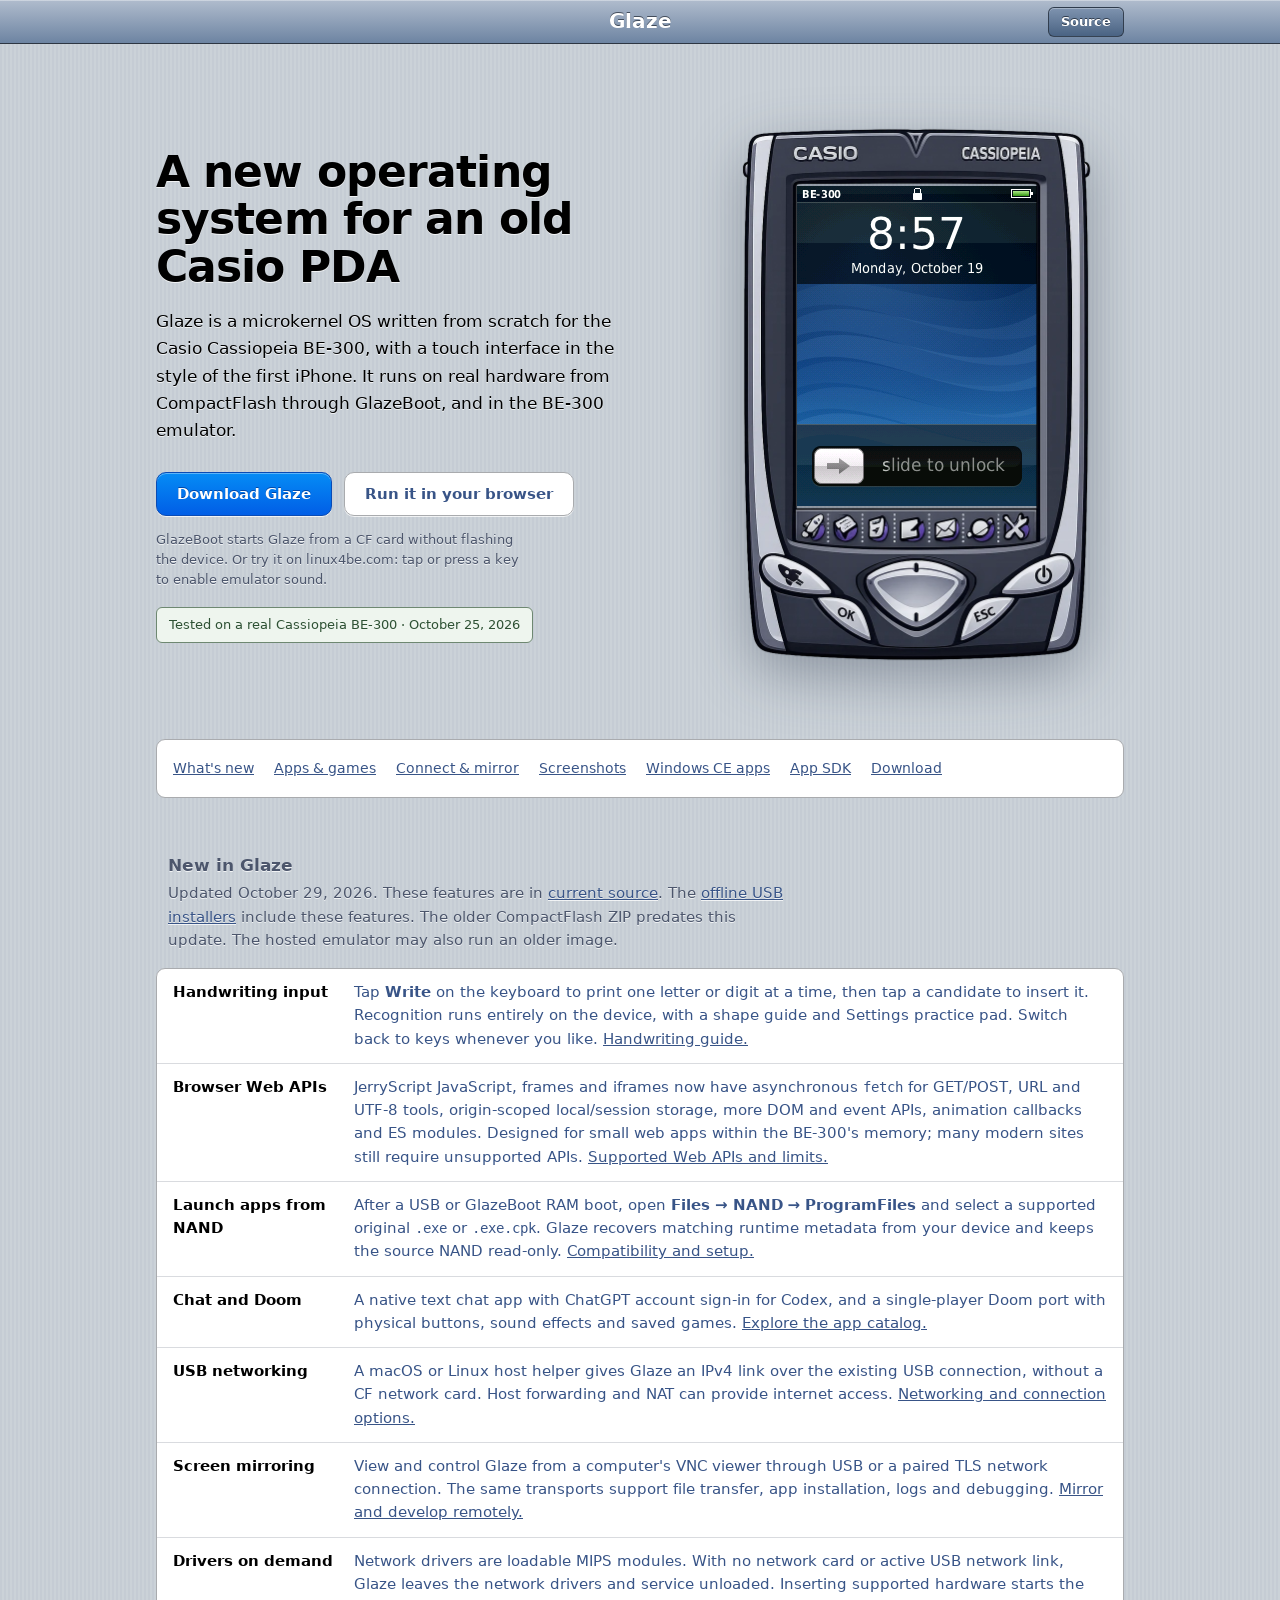
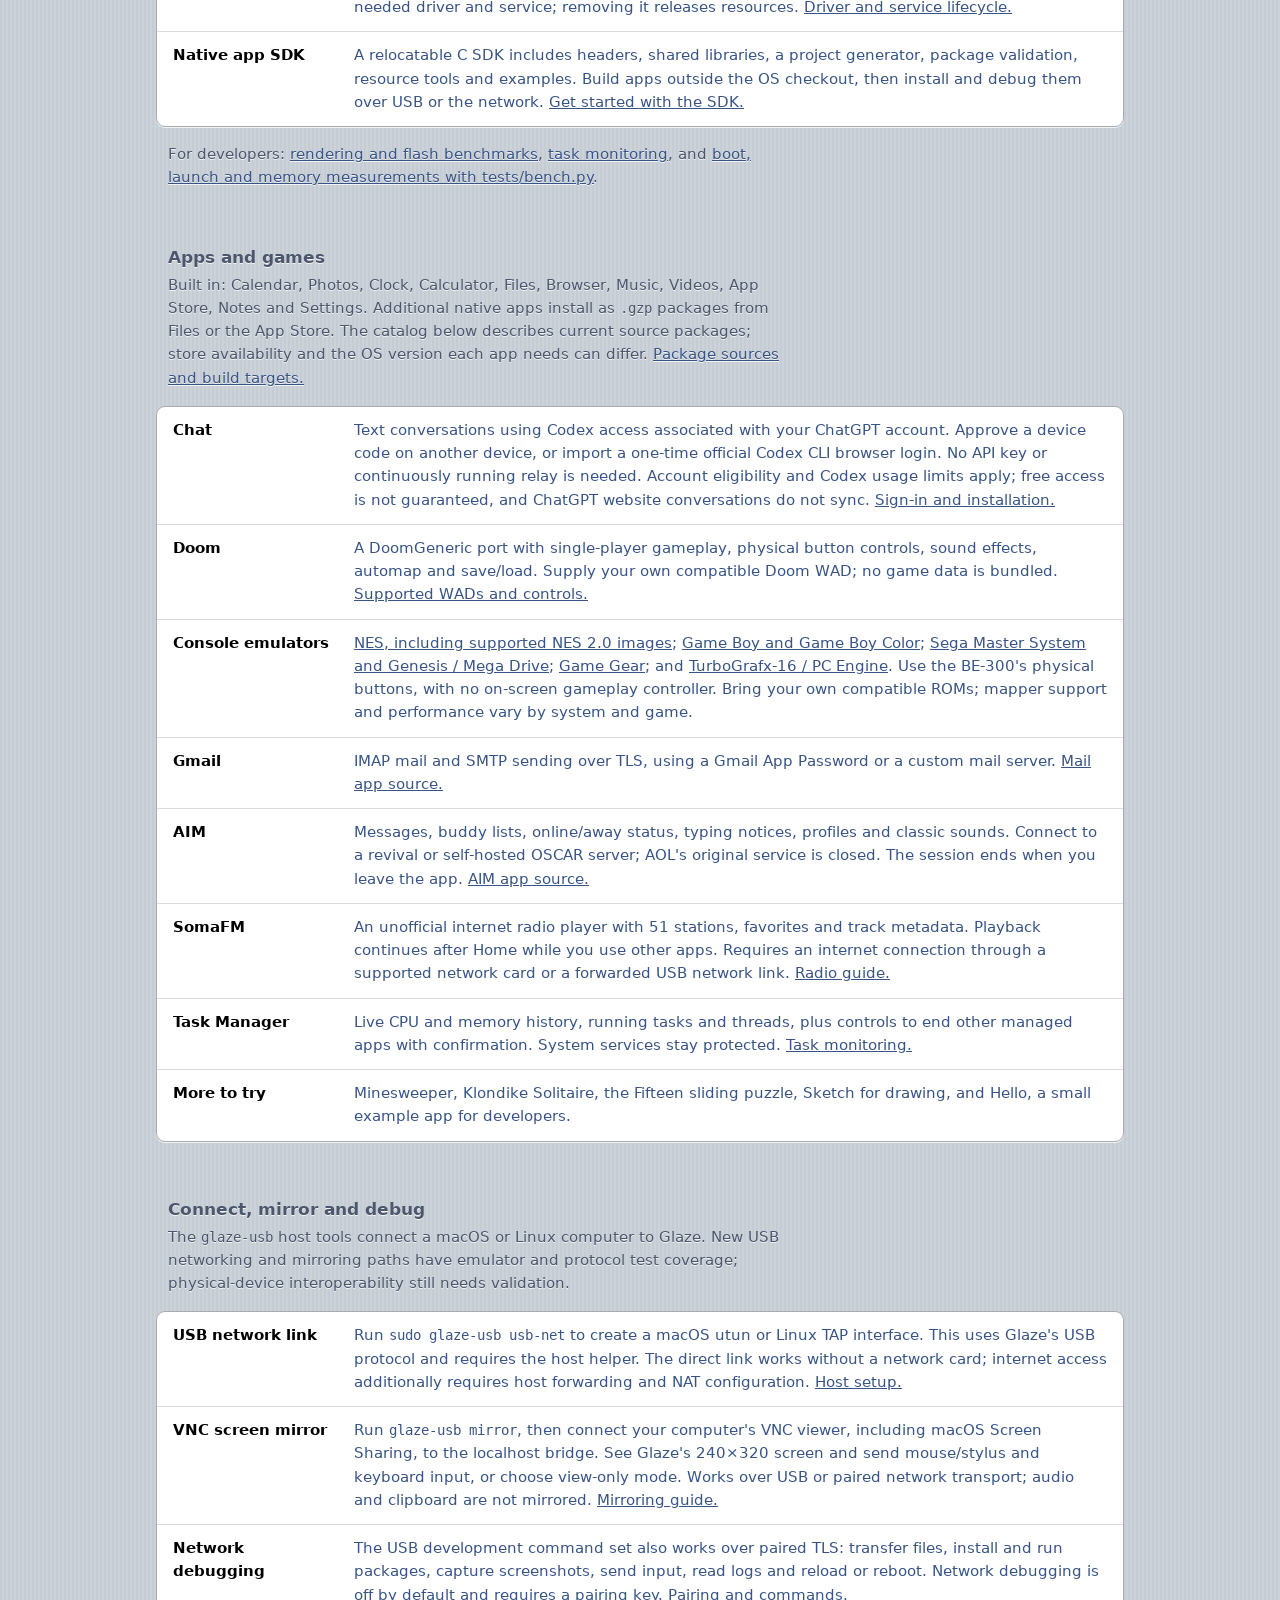
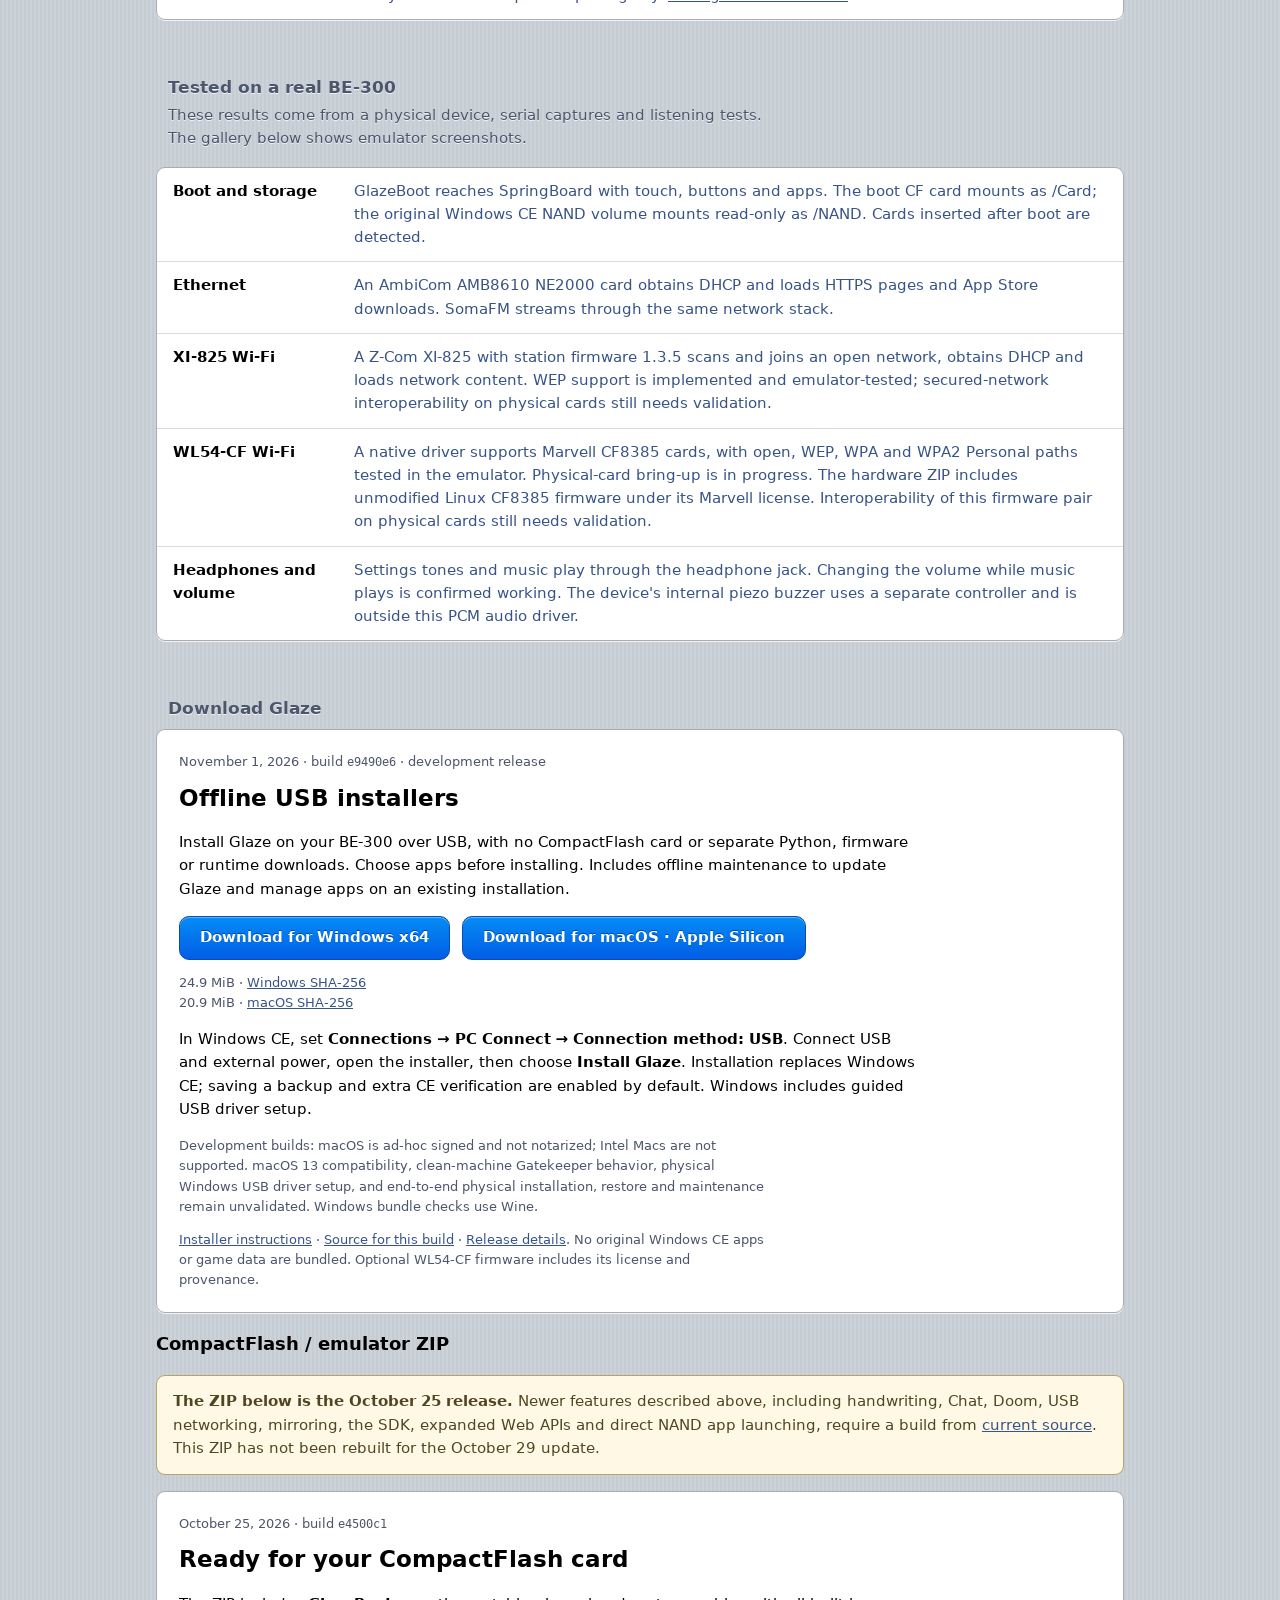
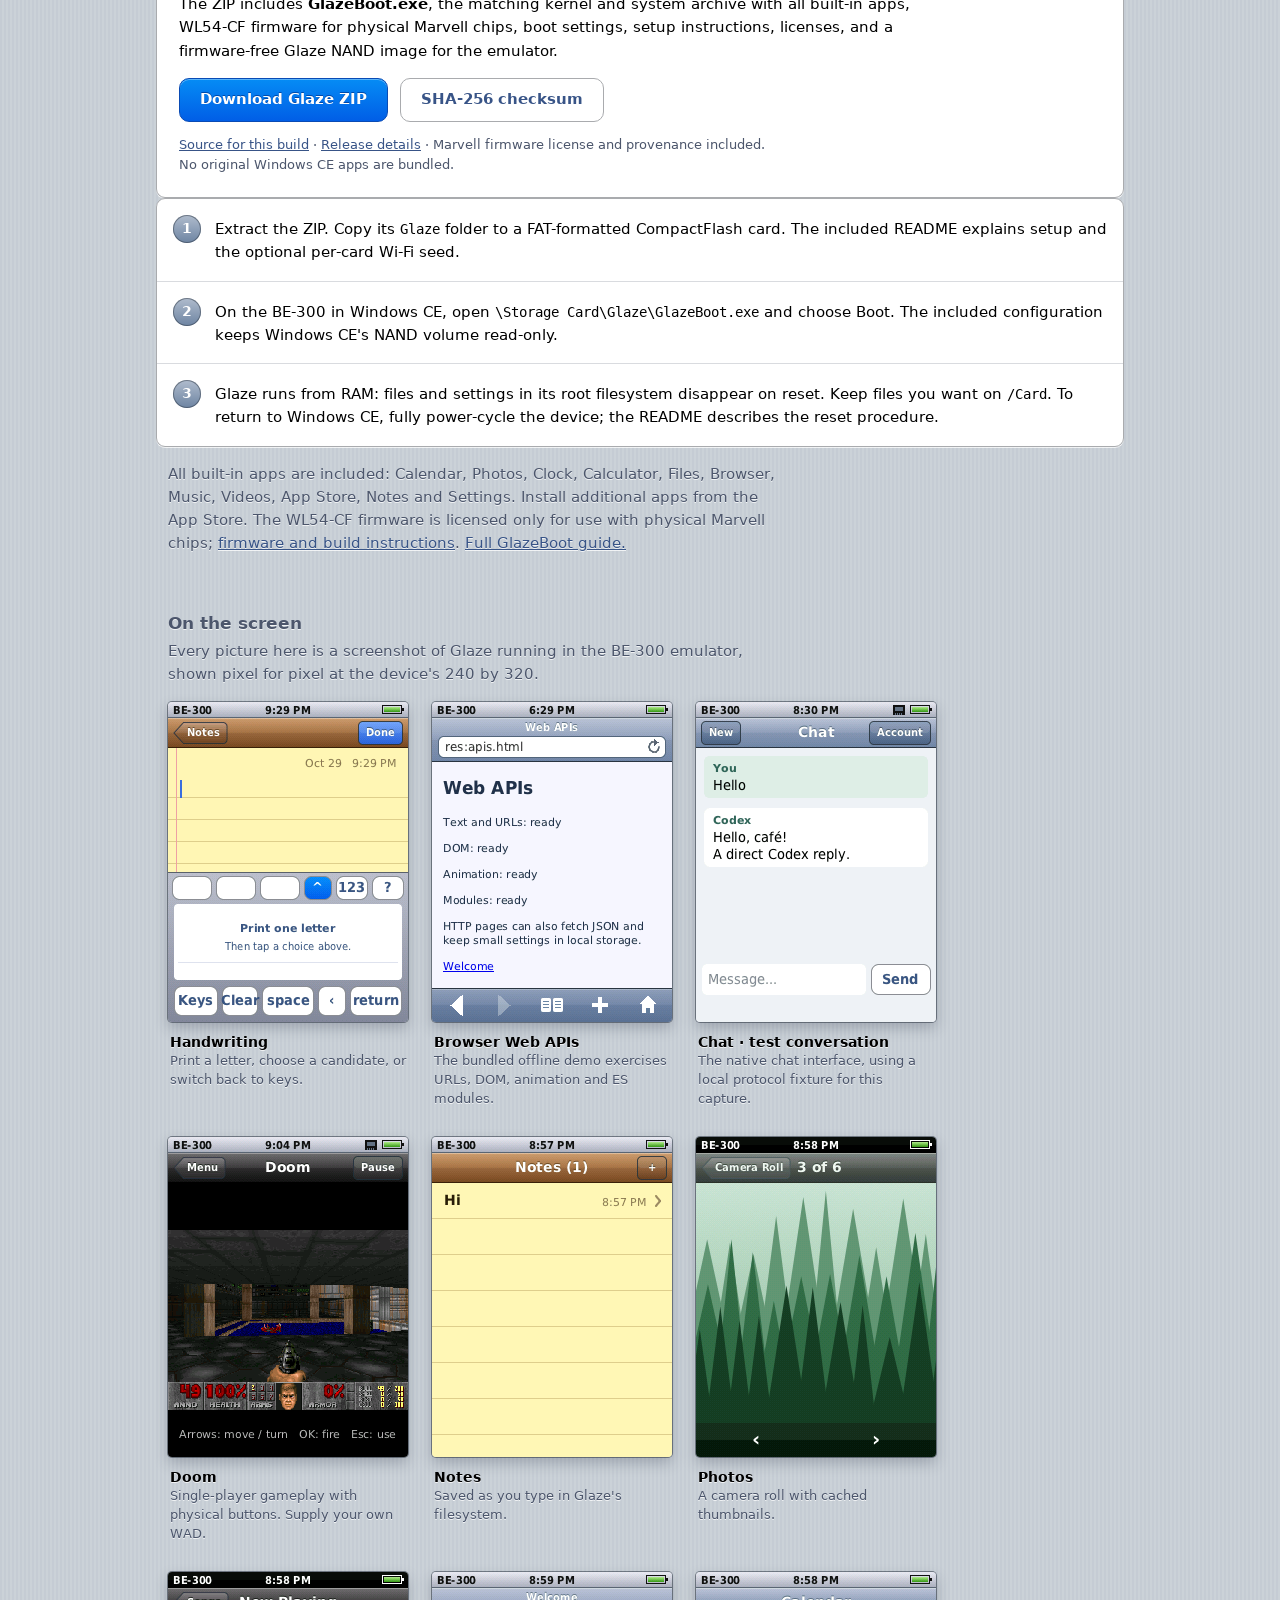
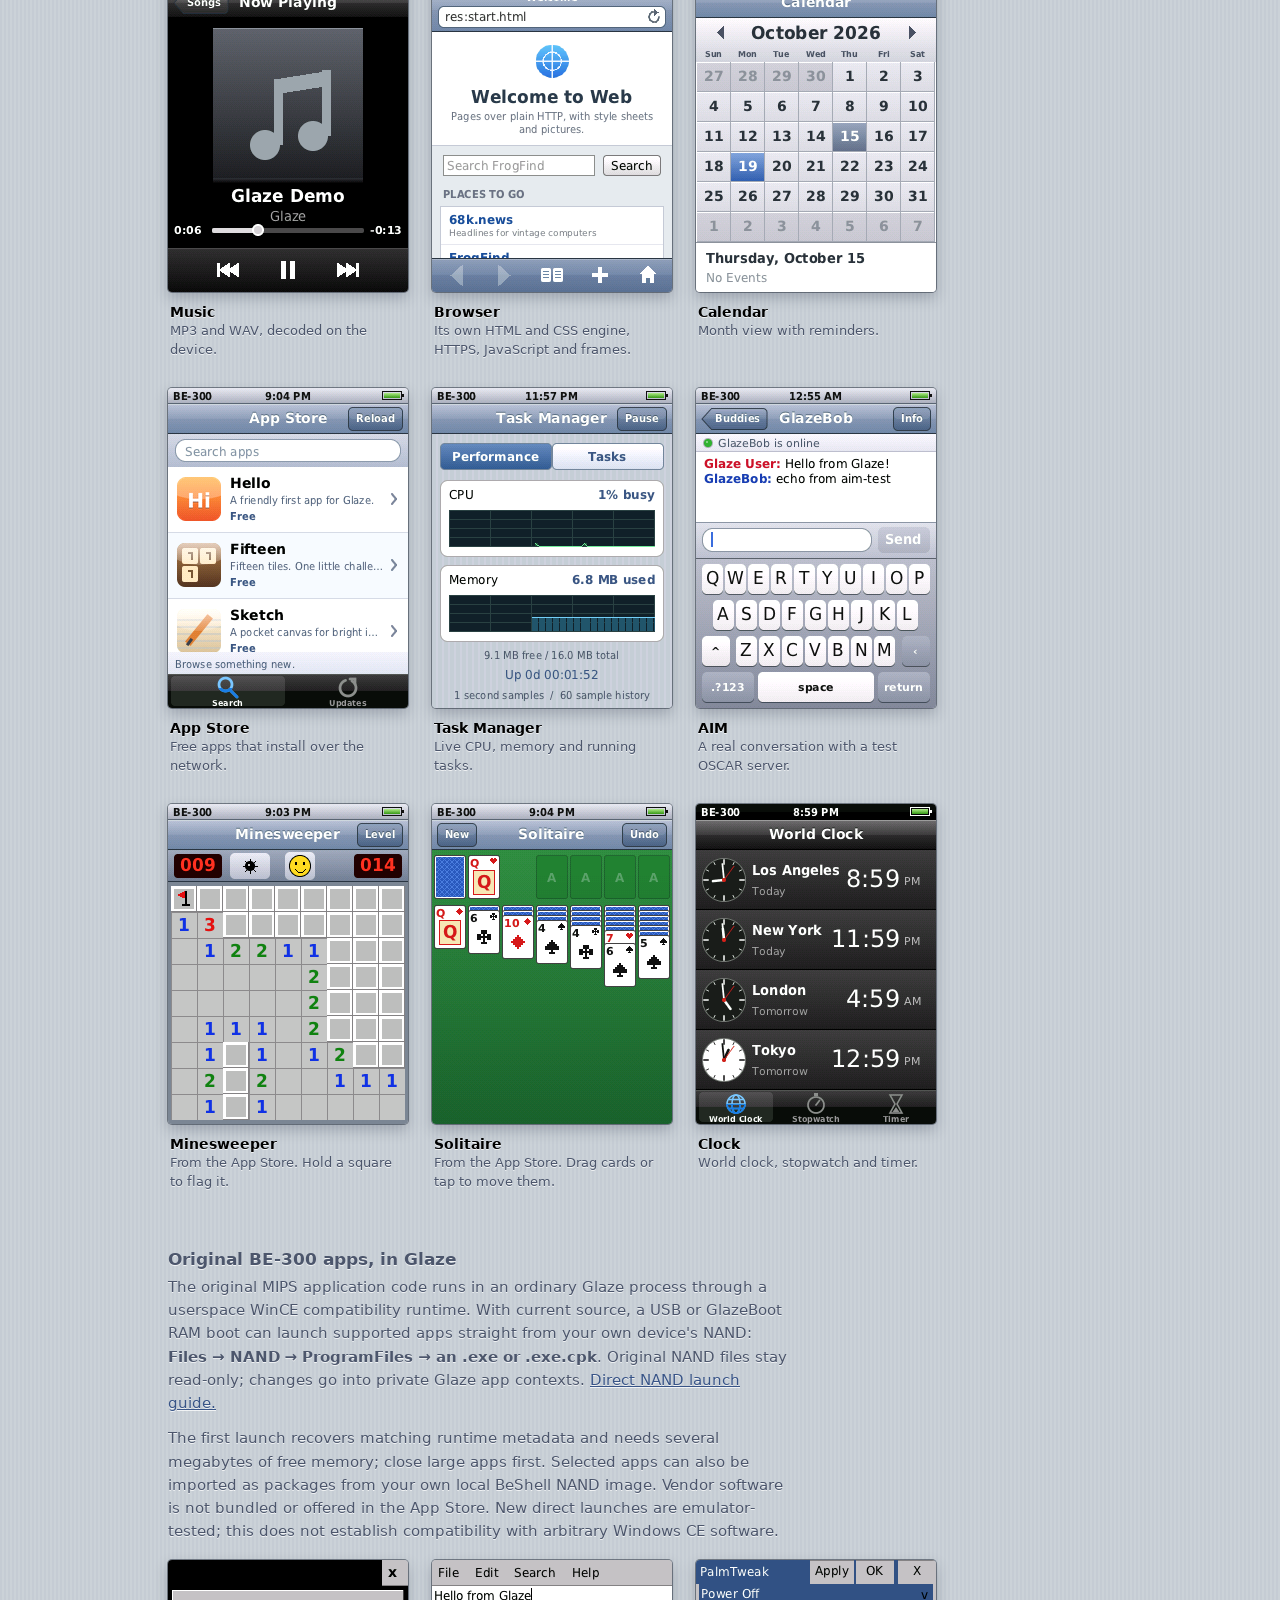
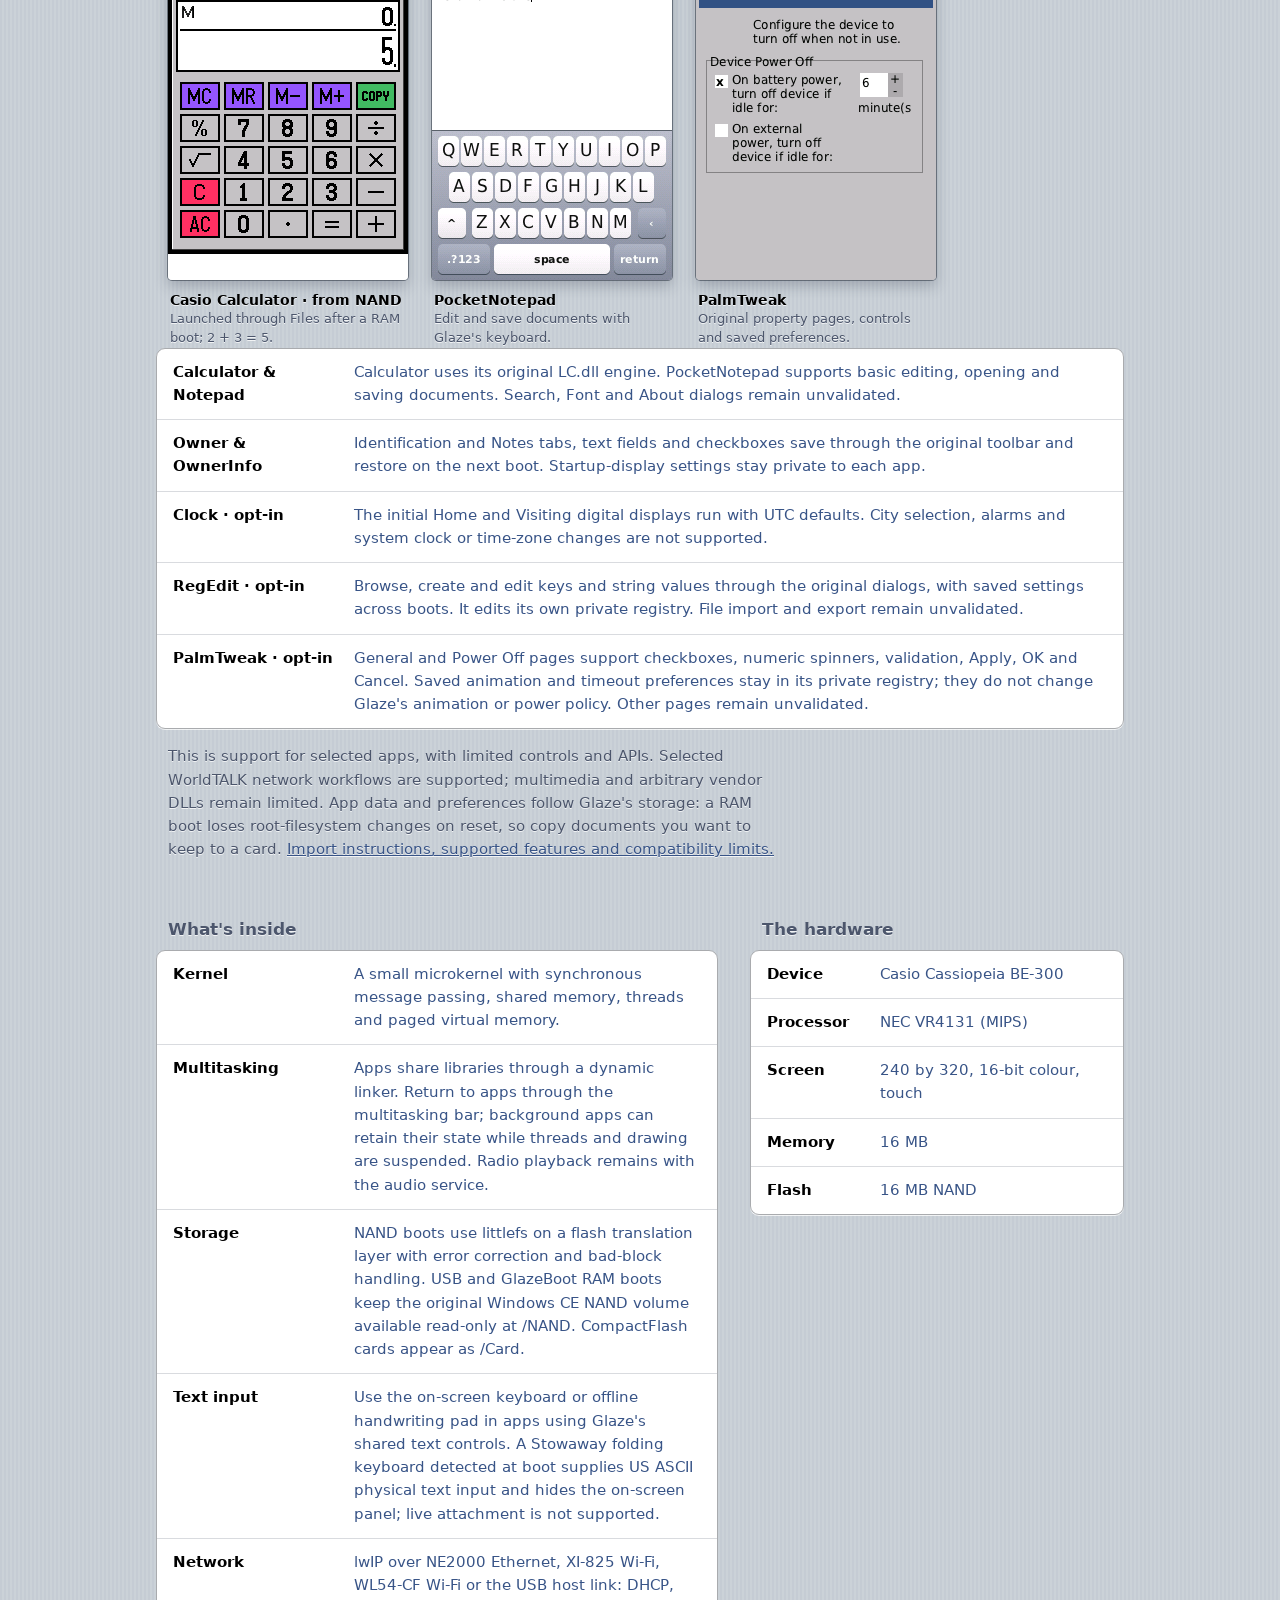
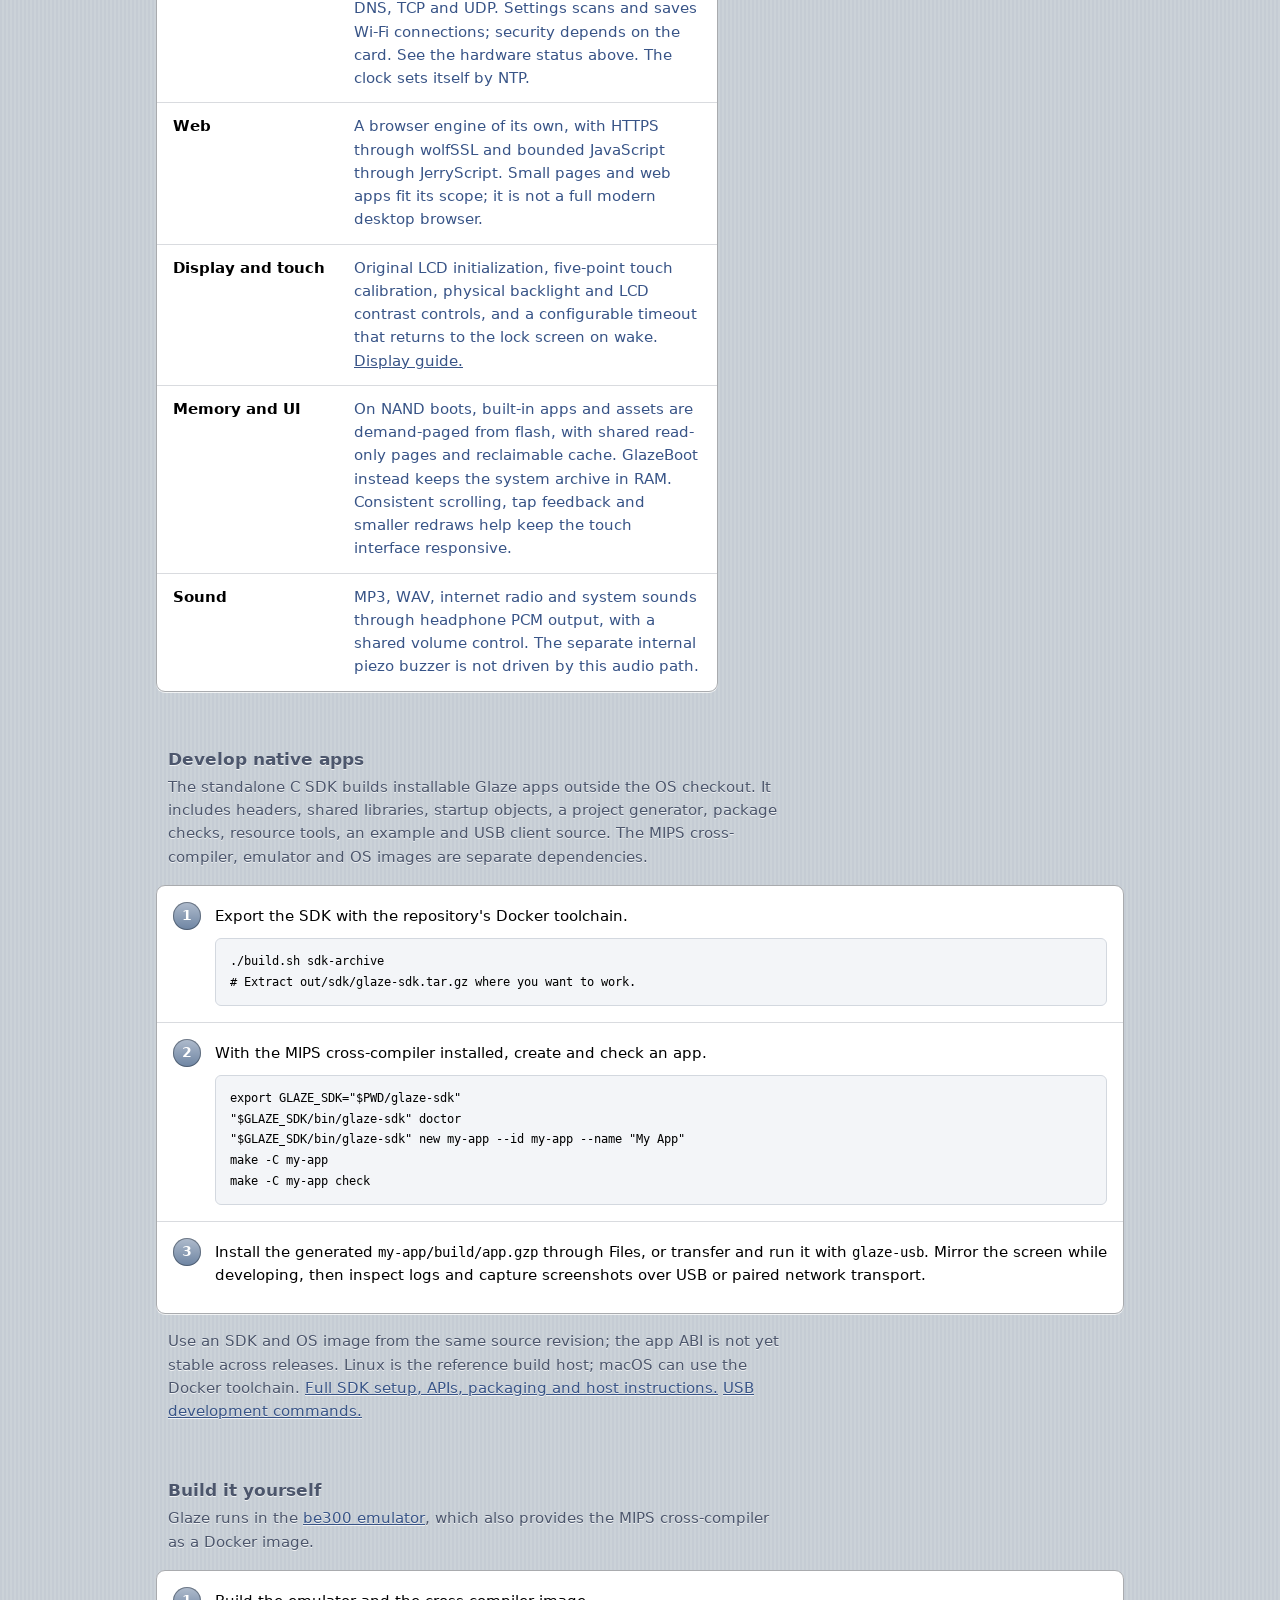
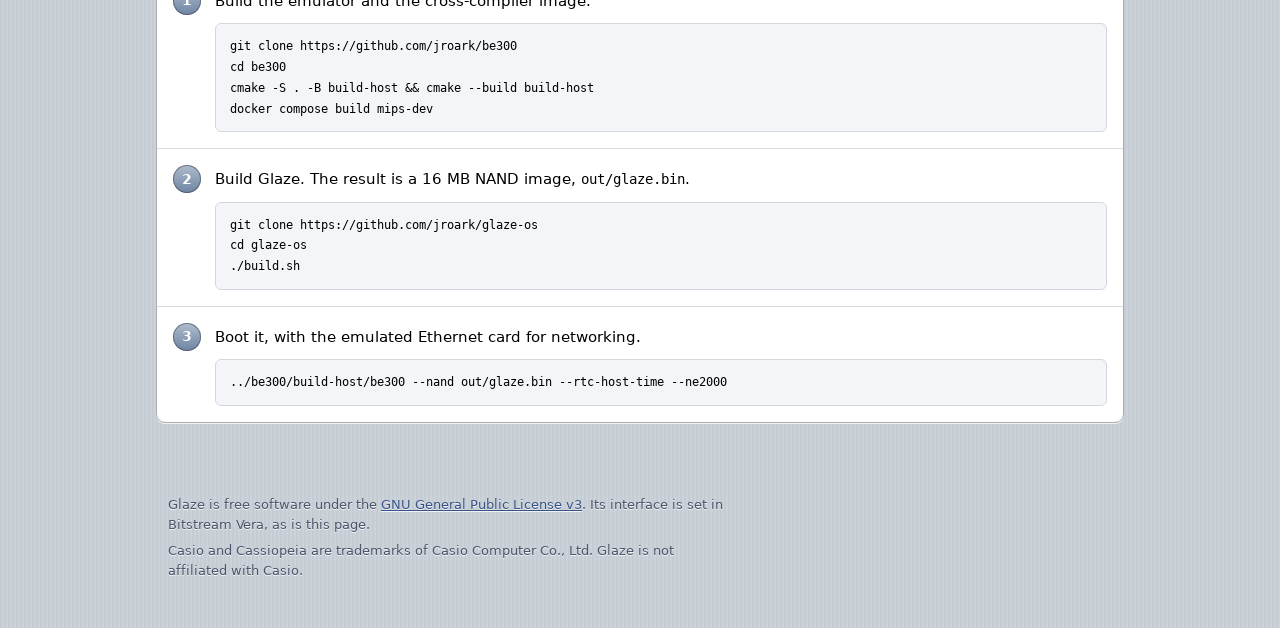
==== site/index.html @ 2c51e218 "Add offline installer downloads to project website" ====
<!doctype html>
<html lang="en">
<head>
  <meta charset="utf-8">
  <meta name="viewport" content="width=device-width, initial-scale=1">
  <title>Glaze, an operating system for the Casio BE-300</title>
  <meta name="description" content="Glaze for the Casio BE-300: native apps, Chat, Doom, six console emulators, handwriting, JavaScript, Windows CE apps, USB networking and a C app SDK.">
  <meta property="og:title" content="Glaze, an operating system for the Casio BE-300">
  <meta property="og:description" content="Explore Glaze's native apps, Chat, Doom, console emulators, handwriting and developer tools. Boot a real BE-300 with GlazeBoot or try the web emulator.">
  <meta property="og:image" content="https://glaze-os.com/img/og.png">
  <meta property="og:url" content="https://glaze-os.com/">
  <meta name="theme-color" content="#6d84a2">
  <link rel="icon" href="favicon.png" type="image/png">
  <link rel="preload" href="fonts/VeraBd.ttf" as="font" type="font/ttf" crossorigin>
  <link rel="stylesheet" href="style.css?v=20261029">
</head>
<body>
  <a class="skip" href="#main">Skip to content</a>

  <header class="navbar">
    <div class="navbar-inner">
      <a class="navbar-title" href="/">Glaze</a>
      <a class="bar-button" href="https://github.com/jroark/glaze-os">Source</a>
    </div>
  </header>

  <main id="main">
    <div class="hero">
      <div>
        <h1>A new operating system for an old Casio PDA</h1>
        <p class="lede">Glaze is a microkernel OS written from scratch for the Casio Cassiopeia BE-300, with a touch interface in the style of the first iPhone. It runs on real hardware from CompactFlash through GlazeBoot, and in the BE-300 emulator.</p>
        <div class="actions">
          <a class="button button-primary" href="#download">Download Glaze</a>
          <a class="button button-plain" href="https://linux4be.com/?image=glaze&amp;boot=1&amp;card=none&amp;keyboard=0">Run it in your browser</a>
        </div>
        <p class="hint">GlazeBoot starts Glaze from a CF card without flashing the device. Or try it on linux4be.com: tap or press a key to enable emulator sound.</p>
        <p class="hardware-badge">Tested on a real Cassiopeia BE-300 · October 25, 2026</p>
      </div>

      <div class="device">
        <div class="screen" id="screen">
          <img class="layer home" src="img/home.png" width="240" height="320" alt="The Glaze home screen: Calendar, Photos, Clock, Calculator, Files, Browser, Music, Videos and App Store, with Notes and Settings in the dock.">
          <img class="layer lock-part" src="img/lock.png" width="240" height="320" alt="The Glaze lock screen with the time, the date and a slide to unlock control.">
          <img class="label lock-part" id="label" src="img/label.png" width="145" height="36" alt="">
          <div class="shimmer lock-part" aria-hidden="true"></div>
          <button class="knob lock-part" id="knob" type="button" aria-label="Slide to unlock (or press Enter)">
            <img src="img/knob.png" width="50" height="36" alt="">
          </button>
        </div>
        <img class="device-frame" src="img/frame.webp" width="1024" height="1536" alt="">
        <button class="power" id="power" type="button" aria-label="Lock the screen" hidden></button>
      </div>
    </div>

    <nav class="section-nav" aria-label="Explore Glaze">
      <a href="#latest">What's new</a>
      <a href="#apps">Apps &amp; games</a>
      <a href="#connect">Connect &amp; mirror</a>
      <a href="#screens">Screenshots</a>
      <a href="#compatibility">Windows CE apps</a>
      <a href="#develop">App SDK</a>
      <a href="#download">Download</a>
    </nav>

    <section aria-labelledby="latest">
      <h2 id="latest">New in Glaze</h2>
      <p class="section-note">Updated <time datetime="2026-10-29">October 29, 2026</time>. These features are in <a href="https://github.com/jroark/glaze-os">current source</a>. The <a href="#download">offline USB installers</a> include these features. The older CompactFlash ZIP predates this update. The hosted emulator may also run an older image.</p>
      <dl class="group">
        <div class="row"><dt>Handwriting input</dt><dd>Tap <strong>Write</strong> on the keyboard to print one letter or digit at a time, then tap a candidate to insert it. Recognition runs entirely on the device, with a shape guide and Settings practice pad. Switch back to keys whenever you like. <a href="https://github.com/jroark/glaze-os/blob/main/docs/HANDWRITING.md">Handwriting guide.</a></dd></div>
        <div class="row"><dt>Browser Web APIs</dt><dd>JerryScript JavaScript, frames and iframes now have asynchronous <code>fetch</code> for GET/POST, URL and UTF-8 tools, origin-scoped local/session storage, more DOM and event APIs, animation callbacks and ES modules. Designed for small web apps within the BE-300's memory; many modern sites still require unsupported APIs. <a href="https://github.com/jroark/glaze-os/blob/main/docs/BROWSER_WEB_APIS.md">Supported Web APIs and limits.</a></dd></div>
        <div class="row"><dt>Launch apps from NAND</dt><dd>After a USB or GlazeBoot RAM boot, open <strong>Files → NAND → ProgramFiles</strong> and select a supported original <code>.exe</code> or <code>.exe.cpk</code>. Glaze recovers matching runtime metadata from your device and keeps the source NAND read-only. <a href="#compatibility">Compatibility and setup.</a></dd></div>
        <div class="row"><dt>Chat and Doom</dt><dd>A native text chat app with ChatGPT account sign-in for Codex, and a single-player Doom port with physical buttons, sound effects and saved games. <a href="#apps">Explore the app catalog.</a></dd></div>
        <div class="row"><dt>USB networking</dt><dd>A macOS or Linux host helper gives Glaze an IPv4 link over the existing USB connection, without a CF network card. Host forwarding and NAT can provide internet access. <a href="#connect">Networking and connection options.</a></dd></div>
        <div class="row"><dt>Screen mirroring</dt><dd>View and control Glaze from a computer's VNC viewer through USB or a paired TLS network connection. The same transports support file transfer, app installation, logs and debugging. <a href="#connect">Mirror and develop remotely.</a></dd></div>
        <div class="row"><dt>Drivers on demand</dt><dd>Network drivers are loadable MIPS modules. With no network card or active USB network link, Glaze leaves the network drivers and service unloaded. Inserting supported hardware starts the needed driver and service; removing it releases resources. <a href="https://github.com/jroark/glaze-os/blob/main/docs/DRIVERS_SERVICES.md">Driver and service lifecycle.</a></dd></div>
        <div class="row"><dt>Native app SDK</dt><dd>A relocatable C SDK includes headers, shared libraries, a project generator, package validation, resource tools and examples. Build apps outside the OS checkout, then install and debug them over USB or the network. <a href="#develop">Get started with the SDK.</a></dd></div>
      </dl>
      <p class="section-note section-followup">For developers: <a href="https://github.com/jroark/glaze-os/blob/main/docs/PERFORMANCE.md">rendering and flash benchmarks</a>, <a href="https://github.com/jroark/glaze-os/blob/main/docs/TASK_MANAGER.md">task monitoring</a>, and <a href="https://github.com/jroark/glaze-os/blob/main/tests/bench.py">boot, launch and memory measurements with tests/bench.py</a>.</p>
    </section>

    <section aria-labelledby="apps">
      <h2 id="apps">Apps and games</h2>
      <p class="section-note">Built in: Calendar, Photos, Clock, Calculator, Files, Browser, Music, Videos, App Store, Notes and Settings. Additional native apps install as <code>.gzp</code> packages from Files or the App Store. The catalog below describes current source packages; store availability and the OS version each app needs can differ. <a href="https://github.com/jroark/glaze-os/tree/main/packages">Package sources and build targets.</a></p>
      <dl class="group">
        <div class="row"><dt>Chat</dt><dd>Text conversations using Codex access associated with your ChatGPT account. Approve a device code on another device, or import a one-time official Codex CLI browser login. No API key or continuously running relay is needed. Account eligibility and Codex usage limits apply; free access is not guaranteed, and ChatGPT website conversations do not sync. <a href="https://github.com/jroark/glaze-os/blob/main/docs/CHATGPT.md">Sign-in and installation.</a></dd></div>
        <div class="row"><dt>Doom</dt><dd>A DoomGeneric port with single-player gameplay, physical button controls, sound effects, automap and save/load. Supply your own compatible Doom WAD; no game data is bundled. <a href="https://github.com/jroark/glaze-os/blob/main/docs/DOOM.md">Supported WADs and controls.</a></dd></div>
        <div class="row"><dt>Console emulators</dt><dd><a href="https://github.com/jroark/glaze-os/blob/main/docs/NES.md">NES, including supported NES 2.0 images</a>; <a href="https://github.com/jroark/glaze-os/blob/main/docs/GAMEBOY.md">Game Boy and Game Boy Color</a>; <a href="https://github.com/jroark/glaze-os/blob/main/docs/SEGA.md">Sega Master System and Genesis / Mega Drive</a>; <a href="https://github.com/jroark/glaze-os/blob/main/docs/GAMEGEAR.md">Game Gear</a>; and <a href="https://github.com/jroark/glaze-os/blob/main/docs/TURBOGRAFX16.md">TurboGrafx-16 / PC Engine</a>. Use the BE-300's physical buttons, with no on-screen gameplay controller. Bring your own compatible ROMs; mapper support and performance vary by system and game.</dd></div>
        <div class="row"><dt>Gmail</dt><dd>IMAP mail and SMTP sending over TLS, using a Gmail App Password or a custom mail server. <a href="https://github.com/jroark/glaze-os/tree/main/packages/gmail">Mail app source.</a></dd></div>
        <div class="row"><dt>AIM</dt><dd>Messages, buddy lists, online/away status, typing notices, profiles and classic sounds. Connect to a revival or self-hosted OSCAR server; AOL's original service is closed. The session ends when you leave the app. <a href="https://github.com/jroark/glaze-os/tree/main/packages/aim">AIM app source.</a></dd></div>
        <div class="row"><dt>SomaFM</dt><dd>An unofficial internet radio player with 51 stations, favorites and track metadata. Playback continues after Home while you use other apps. Requires an internet connection through a supported network card or a forwarded USB network link. <a href="https://github.com/jroark/glaze-os/blob/main/docs/SOMAFM.md">Radio guide.</a></dd></div>
        <div class="row"><dt>Task Manager</dt><dd>Live CPU and memory history, running tasks and threads, plus controls to end other managed apps with confirmation. System services stay protected. <a href="https://github.com/jroark/glaze-os/blob/main/docs/TASK_MANAGER.md">Task monitoring.</a></dd></div>
        <div class="row"><dt>More to try</dt><dd>Minesweeper, Klondike Solitaire, the Fifteen sliding puzzle, Sketch for drawing, and Hello, a small example app for developers.</dd></div>
      </dl>
    </section>

    <section aria-labelledby="connect">
      <h2 id="connect">Connect, mirror and debug</h2>
      <p class="section-note">The <code>glaze-usb</code> host tools connect a macOS or Linux computer to Glaze. New USB networking and mirroring paths have emulator and protocol test coverage; physical-device interoperability still needs validation.</p>
      <dl class="group">
        <div class="row"><dt>USB network link</dt><dd>Run <code>sudo glaze-usb usb-net</code> to create a macOS utun or Linux TAP interface. This uses Glaze's USB protocol and requires the host helper. The direct link works without a network card; internet access additionally requires host forwarding and NAT configuration. <a href="https://github.com/jroark/glaze-os/blob/main/docs/USB_NETWORK.md">Host setup.</a></dd></div>
        <div class="row"><dt>VNC screen mirror</dt><dd>Run <code>glaze-usb mirror</code>, then connect your computer's VNC viewer, including macOS Screen Sharing, to the localhost bridge. See Glaze's 240×320 screen and send mouse/stylus and keyboard input, or choose view-only mode. Works over USB or paired network transport; audio and clipboard are not mirrored. <a href="https://github.com/jroark/glaze-os/blob/main/docs/MIRRORING.md">Mirroring guide.</a></dd></div>
        <div class="row"><dt>Network debugging</dt><dd>The USB development command set also works over paired TLS: transfer files, install and run packages, capture screenshots, send input, read logs and reload or reboot. Network debugging is off by default and requires a pairing key. <a href="https://github.com/jroark/glaze-os/blob/main/docs/NETWORK_DEBUG.md">Pairing and commands.</a></dd></div>
      </dl>
    </section>

    <section aria-labelledby="hardware-tested">
      <h2 id="hardware-tested">Tested on a real BE-300</h2>
      <p class="section-note">These results come from a physical device, serial captures and listening tests. The gallery below shows emulator screenshots.</p>
      <dl class="group">
        <div class="row"><dt>Boot and storage</dt><dd>GlazeBoot reaches SpringBoard with touch, buttons and apps. The boot CF card mounts as /Card; the original Windows CE NAND volume mounts read-only as /NAND. Cards inserted after boot are detected.</dd></div>
        <div class="row"><dt>Ethernet</dt><dd>An AmbiCom AMB8610 NE2000 card obtains DHCP and loads HTTPS pages and App Store downloads. SomaFM streams through the same network stack.</dd></div>
        <div class="row"><dt>XI-825 Wi-Fi</dt><dd>A Z-Com XI-825 with station firmware 1.3.5 scans and joins an open network, obtains DHCP and loads network content. WEP support is implemented and emulator-tested; secured-network interoperability on physical cards still needs validation.</dd></div>
        <div class="row"><dt>WL54-CF Wi-Fi</dt><dd>A native driver supports Marvell CF8385 cards, with open, WEP, WPA and WPA2 Personal paths tested in the emulator. Physical-card bring-up is in progress. The hardware ZIP includes unmodified Linux CF8385 firmware under its Marvell license. Interoperability of this firmware pair on physical cards still needs validation.</dd></div>
        <div class="row"><dt>Headphones and volume</dt><dd>Settings tones and music play through the headphone jack. Changing the volume while music plays is confirmed working. The device's internal piezo buzzer uses a separate controller and is outside this PCM audio driver.</dd></div>
      </dl>
    </section>

    <section class="download-section" aria-labelledby="download">
      <h2 id="download">Download Glaze</h2>
      <div class="download-card">
        <p class="release-label">November 1, 2026 · build <code>e9490e6</code> · development release</p>
        <h3>Offline USB installers</h3>
        <p>Install Glaze on your BE-300 over USB, with no CompactFlash card or separate Python, firmware or runtime downloads. Choose apps before installing. Includes offline maintenance to update Glaze and manage apps on an existing installation.</p>
        <div class="actions">
          <a class="button button-primary" href="downloads/Glaze-Installer-2026-11-01-e9490e6-windows-x64.exe" download>Download for Windows x64</a>
          <a class="button button-primary" href="downloads/Glaze-Installer-2026-11-01-e9490e6-macos-arm64.dmg" download>Download for macOS · Apple Silicon</a>
        </div>
        <p class="download-detail">24.9 MiB · <a href="downloads/Glaze-Installer-2026-11-01-e9490e6-windows-x64.exe.sha256">Windows SHA-256</a><br>20.9 MiB · <a href="downloads/Glaze-Installer-2026-11-01-e9490e6-macos-arm64.dmg.sha256">macOS SHA-256</a></p>
        <p>In Windows CE, set <strong>Connections → PC Connect → Connection method: USB</strong>. Connect USB and external power, open the installer, then choose <strong>Install Glaze</strong>. Installation replaces Windows CE; saving a backup and extra CE verification are enabled by default. Windows includes guided USB driver setup.</p>
        <p class="download-detail">Development builds: macOS is ad-hoc signed and not notarized; Intel Macs are not supported. macOS 13 compatibility, clean-machine Gatekeeper behavior, physical Windows USB driver setup, and end-to-end physical installation, restore and maintenance remain unvalidated. Windows bundle checks use Wine.</p>
        <p class="download-detail"><a href="https://github.com/jroark/glaze-os/blob/e9490e6/installer/README.md">Installer instructions</a> · <a href="https://github.com/jroark/glaze-os/tree/e9490e6">Source for this build</a> · <a href="downloads/installers.json">Release details</a>. No original Windows CE apps or game data are bundled. Optional WL54-CF firmware includes its license and provenance.</p>
      </div>
      <h3>CompactFlash / emulator ZIP</h3>
      <p class="release-notice"><strong>The ZIP below is the October 25 release.</strong> Newer features described above, including handwriting, Chat, Doom, USB networking, mirroring, the SDK, expanded Web APIs and direct NAND app launching, require a build from <a href="#build">current source</a>. This ZIP has not been rebuilt for the October 29 update.</p>
      <div class="download-card">
        <p class="release-label">October 25, 2026 · build <code>e4500c1</code></p>
        <h3>Ready for your CompactFlash card</h3>
        <p>The ZIP includes <strong>GlazeBoot.exe</strong>, the matching kernel and system archive with all built-in apps, WL54-CF firmware for physical Marvell chips, boot settings, setup instructions, licenses, and a firmware-free Glaze NAND image for the emulator.</p>
        <div class="actions">
          <a class="button button-primary" href="downloads/glaze-2026-10-25-e4500c1-full.zip" download>Download Glaze ZIP</a>
          <a class="button button-plain" href="downloads/glaze-2026-10-25-e4500c1-full.zip.sha256">SHA-256 checksum</a>
        </div>
        <p class="download-detail"><a href="https://github.com/jroark/glaze-os/tree/e4500c1204252cdf37bc8dfd86e8e678bc7b641a">Source for this build</a> · <a href="downloads/latest.json">Release details</a> · Marvell firmware license and provenance included. No original Windows CE apps are bundled.</p>
      </div>
      <ol class="group steps download-steps">
        <li class="step"><div><p>Extract the ZIP. Copy its <code>Glaze</code> folder to a FAT-formatted CompactFlash card. The included README explains setup and the optional per-card Wi-Fi seed.</p></div></li>
        <li class="step"><div><p>On the BE-300 in Windows CE, open <code>\Storage Card\Glaze\GlazeBoot.exe</code> and choose Boot. The included configuration keeps Windows CE's NAND volume read-only.</p></div></li>
        <li class="step"><div><p>Glaze runs from RAM: files and settings in its root filesystem disappear on reset. Keep files you want on <code>/Card</code>. To return to Windows CE, fully power-cycle the device; the README describes the reset procedure.</p></div></li>
      </ol>
      <p class="section-note section-followup">All built-in apps are included: Calendar, Photos, Clock, Calculator, Files, Browser, Music, Videos, App Store, Notes and Settings. Install additional apps from the App Store. The WL54-CF firmware is licensed only for use with physical Marvell chips; <a href="https://github.com/jroark/glaze-os/blob/main/docs/WL54CF.md">firmware and build instructions</a>. <a href="https://github.com/jroark/glaze-os/blob/main/docs/GLAZEBOOT.md">Full GlazeBoot guide.</a></p>
    </section>

    <section aria-labelledby="screens">
      <h2 id="screens">On the screen</h2>
      <p class="section-note">Every picture here is a screenshot of Glaze running in the BE-300 emulator, shown pixel for pixel at the device's 240 by 320.</p>
      <ul class="gallery">
        <li><figure><img src="img/handwriting.png" width="240" height="320" alt="Notes with the offline handwriting pad open, showing a white drawing area, candidate buttons and Keys, Clear, Space and Return controls" loading="lazy"><figcaption><strong>Handwriting</strong>Print a letter, choose a candidate, or switch back to keys.</figcaption></figure></li>
        <li><figure><img src="img/browser-web-apis.png" width="240" height="320" alt="Browser's offline Web APIs demo reporting ready for text and URLs, DOM, animation and modules" loading="lazy"><figcaption><strong>Browser Web APIs</strong>The bundled offline demo exercises URLs, DOM, animation and ES modules.</figcaption></figure></li>
        <li><figure><img src="img/chat.png" width="240" height="320" alt="Chat showing Hello and a reply from a local Codex protocol test server" loading="lazy"><figcaption><strong>Chat · test conversation</strong>The native chat interface, using a local protocol fixture for this capture.</figcaption></figure></li>
        <li><figure><img src="img/doom.png" width="240" height="320" alt="Glaze's Doom port running a level with its status bar and physical-button hints" loading="lazy"><figcaption><strong>Doom</strong>Single-player gameplay with physical buttons. Supply your own WAD.</figcaption></figure></li>
        <li><figure><img src="img/notes.png" width="240" height="320" alt="Notes, showing a list with one note" loading="lazy"><figcaption><strong>Notes</strong>Saved as you type in Glaze's filesystem.</figcaption></figure></li>
        <li><figure><img src="img/photos.png" width="240" height="320" alt="Photos, showing a picture of a pine forest" loading="lazy"><figcaption><strong>Photos</strong>A camera roll with cached thumbnails.</figcaption></figure></li>
        <li><figure><img src="img/music.png" width="240" height="320" alt="Music, playing a track called Glaze Demo" loading="lazy"><figcaption><strong>Music</strong>MP3 and WAV, decoded on the device.</figcaption></figure></li>
        <li><figure><img src="img/browser.png" width="240" height="320" alt="Browser, showing its start page" loading="lazy"><figcaption><strong>Browser</strong>Its own HTML and CSS engine, HTTPS, JavaScript and frames.</figcaption></figure></li>
        <li><figure><img src="img/calendar.png" width="240" height="320" alt="Calendar, showing October 2026" loading="lazy"><figcaption><strong>Calendar</strong>Month view with reminders.</figcaption></figure></li>
        <li><figure><img src="img/appstore.png" width="240" height="320" alt="App Store, listing Hello, Fifteen and Sketch" loading="lazy"><figcaption><strong>App Store</strong>Free apps that install over the network.</figcaption></figure></li>
        <li><figure><img src="img/taskmanager.png" width="240" height="320" alt="Task Manager, showing CPU and memory history with uptime" loading="lazy"><figcaption><strong>Task Manager</strong>Live CPU, memory and running tasks.</figcaption></figure></li>
        <li><figure><img src="img/aim.png" width="240" height="320" alt="AIM, showing a test conversation with sent and received messages" loading="lazy"><figcaption><strong>AIM</strong>A real conversation with a test OSCAR server.</figcaption></figure></li>
        <li><figure><img src="img/minesweeper.png" width="240" height="320" alt="Minesweeper, a game in progress" loading="lazy"><figcaption><strong>Minesweeper</strong>From the App Store. Hold a square to flag it.</figcaption></figure></li>
        <li><figure><img src="img/solitaire.png" width="240" height="320" alt="Solitaire, a game of Klondike in progress" loading="lazy"><figcaption><strong>Solitaire</strong>From the App Store. Drag cards or tap to move them.</figcaption></figure></li>
        <li><figure><img src="img/clock.png" width="240" height="320" alt="Clock, showing the time in Los Angeles, New York, London and Tokyo" loading="lazy"><figcaption><strong>Clock</strong>World clock, stopwatch and timer.</figcaption></figure></li>
      </ul>
    </section>

    <section aria-labelledby="compatibility">
      <h2 id="compatibility">Original BE-300 apps, in Glaze</h2>
      <p class="section-note">The original MIPS application code runs in an ordinary Glaze process through a userspace WinCE compatibility runtime. With current source, a USB or GlazeBoot RAM boot can launch supported apps straight from your own device's NAND: <strong>Files → NAND → ProgramFiles → an .exe or .exe.cpk</strong>. Original NAND files stay read-only; changes go into private Glaze app contexts. <a href="https://github.com/jroark/glaze-os/blob/main/docs/WINCE_NAND.md">Direct NAND launch guide.</a></p>
      <p class="section-note">The first launch recovers matching runtime metadata and needs several megabytes of free memory; close large apps first. Selected apps can also be imported as packages from your own local BeShell NAND image. Vendor software is not bundled or offered in the App Store. New direct launches are emulator-tested; this does not establish compatibility with arbitrary Windows CE software.</p>
      <ul class="gallery">
        <li><figure><img src="img/ce-nand.png" width="240" height="320" alt="Original Casio Calculator launched from NAND after a Glaze RAM boot, displaying 5" loading="lazy"><figcaption><strong>Casio Calculator · from NAND</strong>Launched through Files after a RAM boot; 2 + 3 = 5.</figcaption></figure></li>
        <li><figure><img src="img/ce-notepad.png" width="240" height="320" alt="Original PocketNotepad with a document containing Hello from Glaze" loading="lazy"><figcaption><strong>PocketNotepad</strong>Edit and save documents with Glaze's keyboard.</figcaption></figure></li>
        <li><figure><img src="img/ce-palmtweak.png" width="240" height="320" alt="Original PalmTweak Power Off page, with a six-minute battery timeout stored in its private settings" loading="lazy"><figcaption><strong>PalmTweak</strong>Original property pages, controls and saved preferences.</figcaption></figure></li>
      </ul>
      <dl class="group compatibility-details">
        <div class="row"><dt>Calculator &amp; Notepad</dt><dd>Calculator uses its original LC.dll engine. PocketNotepad supports basic editing, opening and saving documents. Search, Font and About dialogs remain unvalidated.</dd></div>
        <div class="row"><dt>Owner &amp; OwnerInfo</dt><dd>Identification and Notes tabs, text fields and checkboxes save through the original toolbar and restore on the next boot. Startup-display settings stay private to each app.</dd></div>
        <div class="row"><dt>Clock · opt-in</dt><dd>The initial Home and Visiting digital displays run with UTC defaults. City selection, alarms and system clock or time-zone changes are not supported.</dd></div>
        <div class="row"><dt>RegEdit · opt-in</dt><dd>Browse, create and edit keys and string values through the original dialogs, with saved settings across boots. It edits its own private registry. File import and export remain unvalidated.</dd></div>
        <div class="row"><dt>PalmTweak · opt-in</dt><dd>General and Power Off pages support checkboxes, numeric spinners, validation, Apply, OK and Cancel. Saved animation and timeout preferences stay in its private registry; they do not change Glaze's animation or power policy. Other pages remain unvalidated.</dd></div>
      </dl>
      <p class="section-note section-followup">This is support for selected apps, with limited controls and APIs. Selected WorldTALK network workflows are supported; multimedia and arbitrary vendor DLLs remain limited. App data and preferences follow Glaze's storage: a RAM boot loses root-filesystem changes on reset, so copy documents you want to keep to a card. <a href="https://github.com/jroark/glaze-os/blob/main/docs/WINCE.md">Import instructions, supported features and compatibility limits.</a></p>
    </section>

    <section aria-labelledby="inside">
      <div class="columns">
        <div>
          <h2 id="inside">What's inside</h2>
          <dl class="group">
            <div class="row"><dt>Kernel</dt><dd>A small microkernel with synchronous message passing, shared memory, threads and paged virtual memory.</dd></div>
            <div class="row"><dt>Multitasking</dt><dd>Apps share libraries through a dynamic linker. Return to apps through the multitasking bar; background apps can retain their state while threads and drawing are suspended. Radio playback remains with the audio service.</dd></div>
            <div class="row"><dt>Storage</dt><dd>NAND boots use littlefs on a flash translation layer with error correction and bad-block handling. USB and GlazeBoot RAM boots keep the original Windows CE NAND volume available read-only at /NAND. CompactFlash cards appear as /Card.</dd></div>
            <div class="row"><dt>Text input</dt><dd>Use the on-screen keyboard or offline handwriting pad in apps using Glaze's shared text controls. A Stowaway folding keyboard detected at boot supplies US ASCII physical text input and hides the on-screen panel; live attachment is not supported.</dd></div>
            <div class="row"><dt>Network</dt><dd>lwIP over NE2000 Ethernet, XI-825 Wi-Fi, WL54-CF Wi-Fi or the USB host link: DHCP, DNS, TCP and UDP. Settings scans and saves Wi-Fi connections; security depends on the card. See the hardware status above. The clock sets itself by NTP.</dd></div>
            <div class="row"><dt>Web</dt><dd>A browser engine of its own, with HTTPS through wolfSSL and bounded JavaScript through JerryScript. Small pages and web apps fit its scope; it is not a full modern desktop browser.</dd></div>
            <div class="row"><dt>Display and touch</dt><dd>Original LCD initialization, five-point touch calibration, physical backlight and LCD contrast controls, and a configurable timeout that returns to the lock screen on wake. <a href="https://github.com/jroark/glaze-os/blob/main/docs/DISPLAY.md">Display guide.</a></dd></div>
            <div class="row"><dt>Memory and UI</dt><dd>On NAND boots, built-in apps and assets are demand-paged from flash, with shared read-only pages and reclaimable cache. GlazeBoot instead keeps the system archive in RAM. Consistent scrolling, tap feedback and smaller redraws help keep the touch interface responsive.</dd></div>
            <div class="row"><dt>Sound</dt><dd>MP3, WAV, internet radio and system sounds through headphone PCM output, with a shared volume control. The separate internal piezo buzzer is not driven by this audio path.</dd></div>
          </dl>
        </div>
        <div>
          <h2 id="hardware">The hardware</h2>
          <dl class="group specs">
            <div class="row"><dt>Device</dt><dd>Casio Cassiopeia BE-300</dd></div>
            <div class="row"><dt>Processor</dt><dd>NEC VR4131 (MIPS)</dd></div>
            <div class="row"><dt>Screen</dt><dd>240 by 320, 16-bit colour, touch</dd></div>
            <div class="row"><dt>Memory</dt><dd>16 MB</dd></div>
            <div class="row"><dt>Flash</dt><dd>16 MB NAND</dd></div>
          </dl>
        </div>
      </div>
    </section>

    <section aria-labelledby="develop">
      <h2 id="develop">Develop native apps</h2>
      <p class="section-note">The standalone C SDK builds installable Glaze apps outside the OS checkout. It includes headers, shared libraries, startup objects, a project generator, package checks, resource tools, an example and USB client source. The MIPS cross-compiler, emulator and OS images are separate dependencies.</p>
      <ol class="group steps">
        <li class="step"><div><p>Export the SDK with the repository's Docker toolchain.</p>
<pre><code>./build.sh sdk-archive
# Extract out/sdk/glaze-sdk.tar.gz where you want to work.</code></pre></div></li>
        <li class="step"><div><p>With the MIPS cross-compiler installed, create and check an app.</p>
<pre><code>export GLAZE_SDK="$PWD/glaze-sdk"
"$GLAZE_SDK/bin/glaze-sdk" doctor
"$GLAZE_SDK/bin/glaze-sdk" new my-app --id my-app --name "My App"
make -C my-app
make -C my-app check</code></pre></div></li>
        <li class="step"><div><p>Install the generated <code>my-app/build/app.gzp</code> through Files, or transfer and run it with <code>glaze-usb</code>. Mirror the screen while developing, then inspect logs and capture screenshots over USB or paired network transport.</p></div></li>
      </ol>
      <p class="section-note section-followup">Use an SDK and OS image from the same source revision; the app ABI is not yet stable across releases. Linux is the reference build host; macOS can use the Docker toolchain. <a href="https://github.com/jroark/glaze-os/blob/main/docs/SDK.md">Full SDK setup, APIs, packaging and host instructions.</a> <a href="https://github.com/jroark/glaze-os/blob/main/docs/USB.md">USB development commands.</a></p>
    </section>

    <section aria-labelledby="build">
      <h2 id="build">Build it yourself</h2>
      <p class="section-note">Glaze runs in the <a href="https://github.com/jroark/be300">be300 emulator</a>, which also provides the MIPS cross-compiler as a Docker image.</p>
      <ol class="group steps">
        <li class="step"><div><p>Build the emulator and the cross-compiler image.</p>
<pre><code>git clone https://github.com/jroark/be300
cd be300
cmake -S . -B build-host &amp;&amp; cmake --build build-host
docker compose build mips-dev</code></pre></div></li>
        <li class="step"><div><p>Build Glaze. The result is a 16 MB NAND image, <code>out/glaze.bin</code>.</p>
<pre><code>git clone https://github.com/jroark/glaze-os
cd glaze-os
./build.sh</code></pre></div></li>
        <li class="step"><div><p>Boot it, with the emulated Ethernet card for networking.</p>
<pre><code>../be300/build-host/be300 --nand out/glaze.bin --rtc-host-time --ne2000</code></pre></div></li>
      </ol>
    </section>
  </main>

  <footer>
    <p>Glaze is free software under the <a href="https://github.com/jroark/glaze-os/blob/main/LICENSE">GNU General Public License v3</a>. Its interface is set in Bitstream Vera, as is this page.</p>
    <p>Casio and Cassiopeia are trademarks of Casio Computer Co., Ltd. Glaze is not affiliated with Casio.</p>
  </footer>

  <script src="unlock.js" defer></script>
</body>
</html>
---- site/style.css ----
/* glaze-os.com: the page borrows Glaze's own look (lib/include/glaze/ui.h):
 * pinstripes, a steel nav bar, grouped tables, and Bitstream Vera. */

@font-face {
  font-family: "Vera Sans";
  src: url("fonts/Vera.ttf") format("truetype");
  font-weight: 400;
  font-display: swap;
}
@font-face {
  font-family: "Vera Sans";
  src: url("fonts/VeraBd.ttf") format("truetype");
  font-weight: 700;
  font-display: swap;
}
@font-face {
  font-family: "Vera Sans Mono";
  src: url("fonts/VeraMono.ttf") format("truetype");
  font-weight: 400;
  font-display: swap;
}

:root {
  --stripe-base: #c5ccd4;     /* UI_GROUP_BG */
  --stripe: #cbd2d8;          /* UI_GROUP_STRIPE */
  --nav-top: #b0bccd;         /* UI_NAV_TOP */
  --nav-bottom: #6d84a2;      /* UI_NAV_BOTTOM */
  --nav-line: #2d3642;        /* UI_NAV_LINE */
  --cell: #ffffff;
  --cell-border: #a9abae;     /* UI_CELL_BORDER */
  --ink: #000000;
  --ink-soft: #4c566c;        /* grouped-section header grey */
  --detail: #385487;          /* UI_TEXT_DETAIL */
  --select-top: #058cf5;      /* UI_SELECT_TOP */
  --select-bottom: #015ee6;   /* UI_SELECT_BOTTOM */
  --emboss: rgba(255, 255, 255, 0.75);
  --code-bg: #f3f5f8;
  --radius: 9px;
  --page: 1000px;
  color-scheme: light;
}

* { box-sizing: border-box; }

html { -webkit-text-size-adjust: 100%; scroll-padding-top: 60px; }

body {
  margin: 0;
  font-family: "Vera Sans", "DejaVu Sans", Verdana, sans-serif;
  font-size: 15px;
  line-height: 1.55;
  color: var(--ink);
  background-color: var(--stripe-base);
  /* Vertical pinstripes: 2 px light, 2 px dark, as in Settings. */
  background-image: repeating-linear-gradient(90deg, var(--stripe-base) 0 2px, var(--stripe) 2px 4px);
}

a { color: var(--detail); }
a:hover { color: #1f3a6e; }

:focus-visible {
  outline: 3px solid var(--select-top);
  outline-offset: 2px;
}

.skip {
  position: absolute;
  left: -999px;
  top: 0;
}
.skip:focus { left: 8px; top: 8px; z-index: 10; background: var(--cell); padding: 6px 10px; }

/* ---- nav bar ---------------------------------------------------------- */

.navbar {
  position: sticky;
  top: 0;
  z-index: 5;
  height: 44px;
  background: linear-gradient(var(--nav-top), var(--nav-bottom));
  border-bottom: 1px solid var(--nav-line);
  box-shadow: inset 0 1px 0 rgba(255, 255, 255, 0.35);
}
.navbar-inner {
  position: relative;
  max-width: var(--page);
  height: 100%;
  margin: 0 auto;
  padding: 0 16px;
  display: flex;
  align-items: center;
  justify-content: center;
}
.navbar-title {
  margin: 0;
  font-size: 20px;
  font-weight: 700;
  color: #fff;
  text-shadow: 0 -1px 0 rgba(45, 54, 66, 0.8);
  text-decoration: none;
}
.bar-button {
  position: absolute;
  right: 16px;
  top: 7px;
  height: 30px;
  padding: 0 12px;
  display: inline-flex;
  align-items: center;
  font-size: 13px;
  font-weight: 700;
  color: #fff;
  text-decoration: none;
  text-shadow: 0 -1px 0 rgba(42, 52, 66, 0.9);
  border: 1px solid rgba(42, 52, 66, 0.85);
  border-radius: 6px;
  background: linear-gradient(#7e93af, #4a6383);
  box-shadow: inset 0 1px 0 rgba(255, 255, 255, 0.3);
}
.bar-button:hover { color: #fff; background: linear-gradient(#6f84a0, #3f5676); }

/* ---- layout ------------------------------------------------------------ */

main { max-width: var(--page); margin: 0 auto; padding: 0 16px 48px; }

section { margin-top: 56px; }

/* Grouped-table section headers: bold, grey, embossed. */
h2 {
  margin: 0 0 10px 12px;
  font-size: 17px;
  line-height: 1.3;
  color: var(--ink-soft);
  text-shadow: 0 1px 0 var(--emboss);
}
.section-note {
  max-width: 62ch;
  margin: -4px 0 16px 12px;
  color: var(--ink-soft);
  text-shadow: 0 1px 0 var(--emboss);
}
.section-followup { margin-top: 16px; }
.compatibility-details { margin-top: 24px; }
.section-nav {
  display: flex;
  flex-wrap: wrap;
  gap: 8px 20px;
  margin-top: 32px;
  padding: 14px 16px;
  border: 1px solid var(--cell-border);
  border-radius: var(--radius);
  background: var(--cell);
  font-size: 14px;
}
.section-nav a { padding: 4px 0; }

/* ---- hero -------------------------------------------------------------- */

.hero {
  display: grid;
  grid-template-columns: minmax(0, 1fr) auto;
  gap: 48px;
  align-items: center;
  margin-top: 40px;
}
.hero h1 {
  margin: 0 0 18px;
  max-width: 15ch;
  font-size: 44px;
  line-height: 1.08;
  letter-spacing: -0.02em;
  text-shadow: 0 1px 0 var(--emboss);
}
.lede {
  max-width: 44ch;
  margin: 0 0 28px;
  font-size: 17px;
  line-height: 1.6;
  text-shadow: 0 1px 0 var(--emboss);
}
.actions { display: flex; flex-wrap: wrap; gap: 12px; }
.button {
  display: inline-flex;
  align-items: center;
  min-height: 44px;
  padding: 0 20px;
  font-size: 15px;
  font-weight: 700;
  text-decoration: none;
  border-radius: 10px;
}
.button-primary {
  color: #fff;
  text-shadow: 0 -1px 0 rgba(0, 40, 120, 0.6);
  background: linear-gradient(var(--select-top), var(--select-bottom));
  border: 1px solid #0a4bb4;
  box-shadow: inset 0 1px 0 rgba(255, 255, 255, 0.35), 0 1px 0 var(--emboss);
}
.button-primary:hover { color: #fff; background: linear-gradient(#0a7fe0, #0152cc); }
.button-plain {
  color: var(--detail);
  background: var(--cell);
  border: 1px solid var(--cell-border);
  box-shadow: 0 1px 0 var(--emboss);
}
.hint {
  max-width: 46ch;
  margin: 14px 0 0;
  font-size: 13px;
  color: var(--ink-soft);
  text-shadow: 0 1px 0 var(--emboss);
}

/* The device: the frame artwork over a 240x320 screen. The screen sits at
 * the frame's LCD window (be300 web/styles.css) and, at the default width,
 * at exactly one CSS pixel per device pixel. */
.device {
  --lcd-left: 21.09375%;
  --lcd-top: 16.36328%;
  --lcd-width: 57.8125%;
  position: relative;
  width: 415px;
  max-width: 100%;
  aspect-ratio: 1024 / 1536;
  filter: drop-shadow(0 18px 28px rgba(30, 40, 60, 0.35));
}
.device-frame {
  position: absolute;
  inset: 0;
  width: 100%;
  height: 100%;
  pointer-events: none;
  user-select: none;
  z-index: 2;
}
.screen {
  position: absolute;
  left: var(--lcd-left);
  top: var(--lcd-top);
  width: var(--lcd-width);
  aspect-ratio: 240 / 320;
  overflow: hidden;
  background: #000;
  z-index: 1;
  container-type: inline-size;
}
.screen img {
  position: absolute;
  display: block;
  image-rendering: pixelated;
  user-select: none;
  -webkit-user-drag: none;
}
.layer { inset: 0; width: 100%; height: 100%; }
.lock-part { transition: opacity 0.35s ease; }
.screen.unlocked .lock-part {
  opacity: 0;
  visibility: hidden;
  transition: opacity 0.35s ease, visibility 0s linear 0.35s;
}

/* Track pieces, placed in screen pixels (sb_internal.h): the label from
 * x 70, the knob at 17 + travel (0..156), y 262. 1 screen px = 100cqw/240. */
.label {
  left: calc(100cqw * 70 / 240);
  top: calc(100cqw * 262 / 240);
  width: calc(100cqw * 145 / 240);
  height: calc(100cqw * 36 / 240);
}
.shimmer {
  position: absolute;
  left: calc(100cqw * 70 / 240);
  top: calc(100cqw * 262 / 240);
  width: calc(100cqw * 145 / 240);
  height: calc(100cqw * 36 / 240);
  background: linear-gradient(90deg, transparent 0 35%, rgba(255, 255, 255, 0.85) 50%, transparent 65% 100%);
  background-size: 300% 100%;
  -webkit-mask: url("img/label-mask.png") 0 0 / 100% 100%;
  mask: url("img/label-mask.png") 0 0 / 100% 100%;
  animation: shimmer 2.6s linear infinite;
  pointer-events: none;
}
@keyframes shimmer {
  from { background-position: 100% 0; }
  to { background-position: 0 0; }
}
.knob {
  position: absolute;
  left: calc(100cqw * 17 / 240);
  top: calc(100cqw * 262 / 240);
  width: calc(100cqw * 50 / 240);
  height: calc(100cqw * 36 / 240);
  padding: 0;
  border: 0;
  background: none;
  cursor: grab;
  touch-action: none;
  transform: translateX(calc(100cqw * var(--travel, 0) / 240));
}
.knob img { inset: 0; width: 100%; height: 100%; }
.knob:active { cursor: grabbing; }
.knob.settling { transition: transform 0.25s ease-out; }
.knob:focus-visible { outline-offset: 0; border-radius: 4px; }
.screen.dragging .shimmer, .screen.unlocked .shimmer { animation: none; opacity: 0; }

/* The frame's power button locks the device again. */
.power {
  position: absolute;
  left: 76%;
  top: 74.5%;
  width: 11%;
  height: 7.5%;
  z-index: 3;
  padding: 0;
  border: 0;
  border-radius: 50%;
  background: none;
  cursor: pointer;
}

@media (prefers-reduced-motion: reduce) {
  .shimmer { animation: none; opacity: 0; }
  .lock-part, .screen.unlocked .lock-part, .knob.settling { transition: none; }
}

/* ---- hardware status and downloads -------------------------------------- */

.hardware-badge {
  display: inline-block;
  margin: 16px 0 0;
  padding: 7px 12px;
  border: 1px solid #6e8871;
  border-radius: 6px;
  background: #eef5ee;
  color: #2e5134;
  font-size: 13px;
}
.download-card {
  padding: 22px;
  background: var(--cell);
  border: 1px solid var(--cell-border);
  border-radius: var(--radius);
  box-shadow: 0 1px 0 var(--emboss);
}
.download-card h3 { margin: 8px 0; font-size: 23px; }
.download-card p { max-width: 74ch; }
.release-label { margin: 0; color: var(--ink-soft); font-size: 13px; }
.download-detail { margin-bottom: 0; color: var(--ink-soft); font-size: 13px; }
.download-steps { margin-top: 16px; }
.download-steps .step p { margin-bottom: 0; overflow-wrap: anywhere; }
.release-notice {
  margin: 0 0 16px;
  padding: 14px 16px;
  border: 1px solid #b6a26b;
  border-radius: var(--radius);
  background: #fff8e5;
  color: #514523;
}

/* ---- screens gallery ---------------------------------------------------- */


.gallery {
  display: grid;
  grid-template-columns: repeat(auto-fill, 240px);
  gap: 28px 24px;
  margin: 0;
  padding: 0 0 0 12px;
  list-style: none;
}
.gallery figure { margin: 0; }
.gallery img {
  display: block;
  width: 240px;
  height: 320px;
  image-rendering: pixelated;
  border-radius: 4px;
  box-shadow: 0 0 0 1px rgba(45, 54, 66, 0.55), 0 6px 14px rgba(30, 40, 60, 0.25);
}
.gallery figcaption {
  margin-top: 10px;
  padding: 0 2px;
  font-size: 13px;
  line-height: 1.45;
  color: var(--ink-soft);
  text-shadow: 0 1px 0 var(--emboss);
}
.gallery figcaption strong { display: block; font-size: 14px; color: var(--ink); }

/* ---- grouped tables ------------------------------------------------------ */

.group {
  margin: 0;
  padding: 0;
  list-style: none;
  background: var(--cell);
  border: 1px solid var(--cell-border);
  border-radius: var(--radius);
  box-shadow: 0 1px 0 var(--emboss);
  overflow: hidden;
}
.group dl, dl.group { margin: 0; }
.row {
  display: grid;
  grid-template-columns: 11em minmax(0, 1fr);
  gap: 16px;
  padding: 12px 16px;
  border-top: 1px solid #d9dbdf;
}
.row:first-child { border-top: 0; }
.group.specs .row { grid-template-columns: 6.5em minmax(0, 1fr); }
.row dt { font-weight: 700; }
.row dd { margin: 0; color: var(--detail); }

.columns {
  display: grid;
  grid-template-columns: minmax(0, 3fr) minmax(0, 2fr);
  gap: 32px;
  align-items: start;
}

/* ---- steps ---------------------------------------------------------------- */

.steps { counter-reset: step; }
.step {
  counter-increment: step;
  display: grid;
  grid-template-columns: 28px minmax(0, 1fr);
  gap: 14px;
  padding: 16px;
  border-top: 1px solid #d9dbdf;
}
.step:first-child { border-top: 0; }
.step::before {
  content: counter(step);
  width: 28px;
  height: 28px;
  display: grid;
  place-items: center;
  font-weight: 700;
  font-size: 14px;
  color: #fff;
  border-radius: 50%;
  background: linear-gradient(var(--nav-top), var(--nav-bottom));
  box-shadow: inset 0 0 0 1px rgba(45, 54, 66, 0.5);
}
.step p { margin: 3px 0 10px; }
pre {
  margin: 0;
  padding: 12px 14px;
  overflow-x: auto;
  font-family: "Vera Sans Mono", Menlo, monospace;
  font-size: 13px;
  line-height: 1.6;
  background: var(--code-bg);
  border: 1px solid #d3d8df;
  border-radius: 6px;
}
code { font-family: "Vera Sans Mono", Menlo, monospace; font-size: 0.9em; }

/* ---- footer ------------------------------------------------------------- */

footer {
  max-width: var(--page);
  margin: 0 auto;
  padding: 24px 28px 40px;
  font-size: 13px;
  color: var(--ink-soft);
  text-shadow: 0 1px 0 var(--emboss);
}
footer p { max-width: 70ch; margin: 0 0 6px; }

/* ---- narrow screens ------------------------------------------------------- */

@media (max-width: 820px) {
  .hero { grid-template-columns: minmax(0, 1fr); gap: 32px; margin-top: 28px; }
  .hero h1 { font-size: 34px; }
  .device { margin: 0 auto; }
  .columns { grid-template-columns: minmax(0, 1fr); }
}
@media (max-width: 520px) {
  .row { grid-template-columns: minmax(0, 1fr); gap: 2px; }
  .gallery { grid-template-columns: 240px; justify-content: center; padding-left: 0; }
  .navbar-title { font-size: 18px; }
}
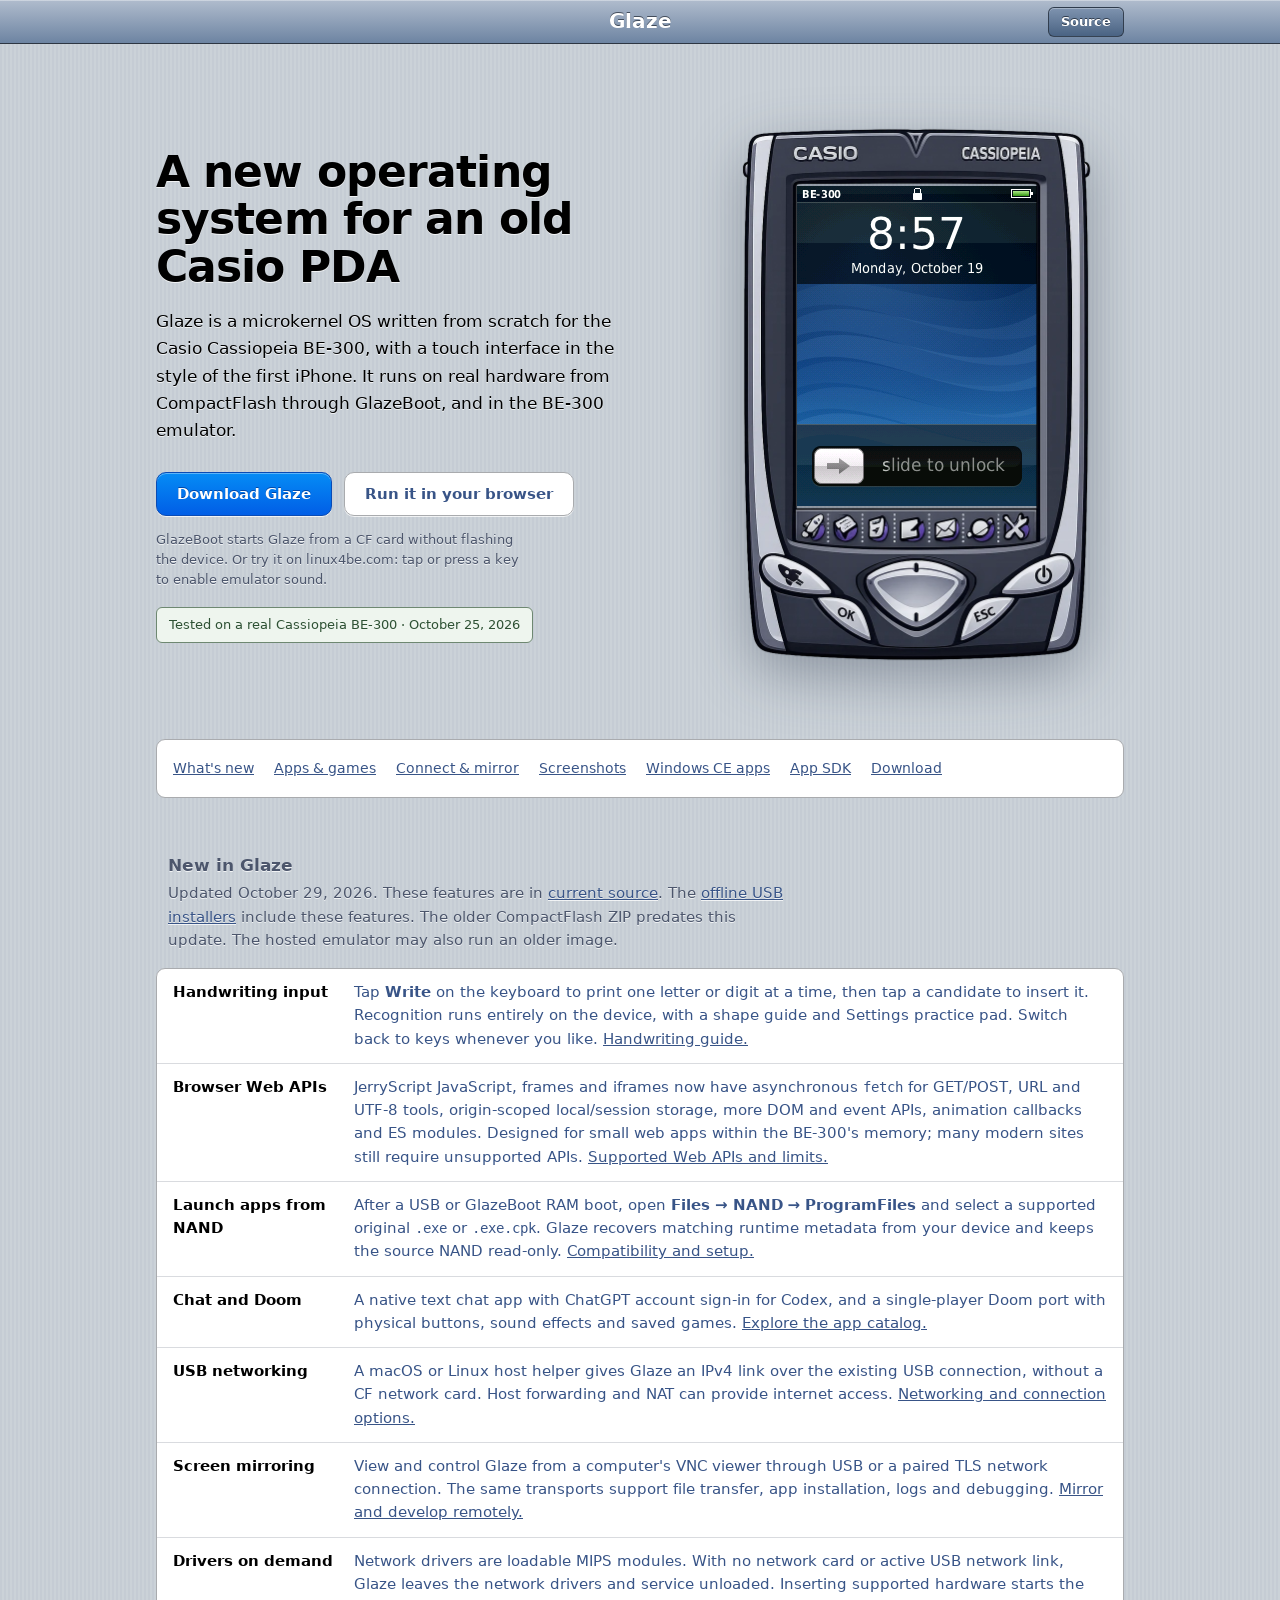
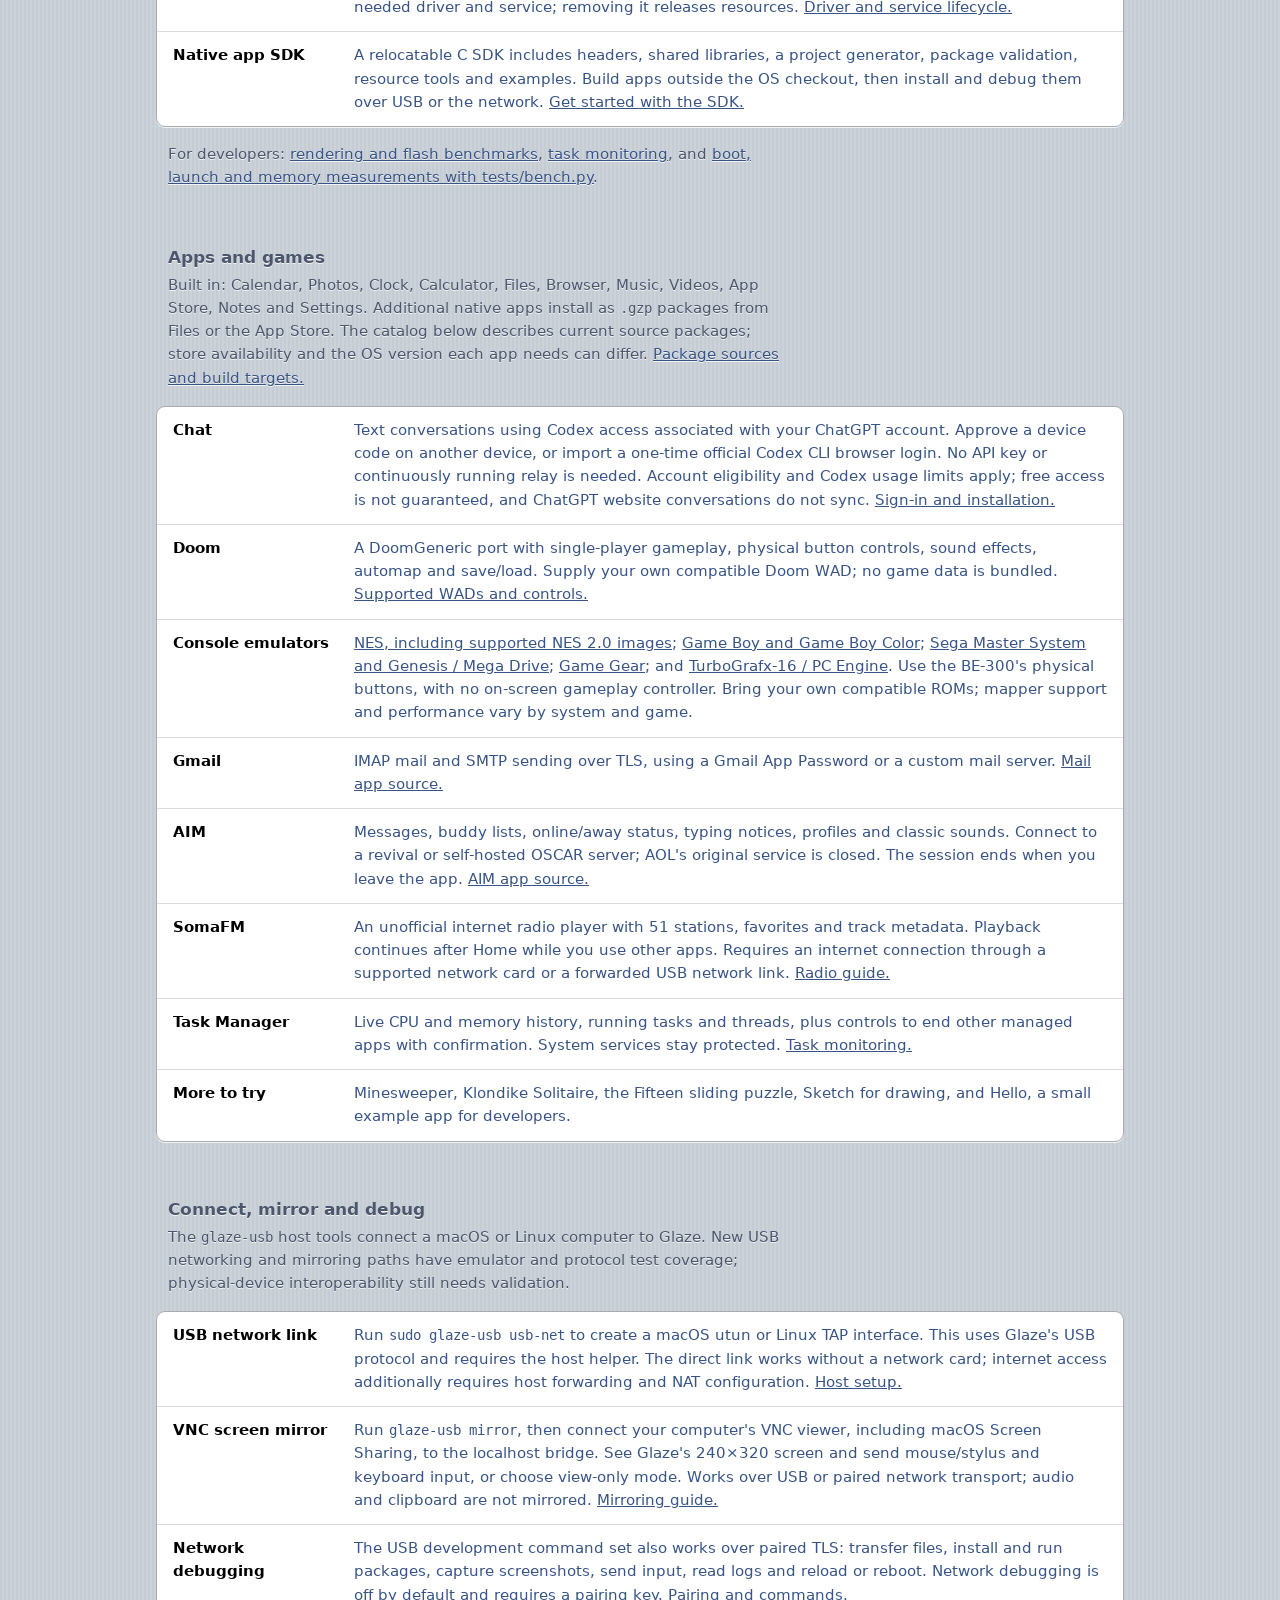
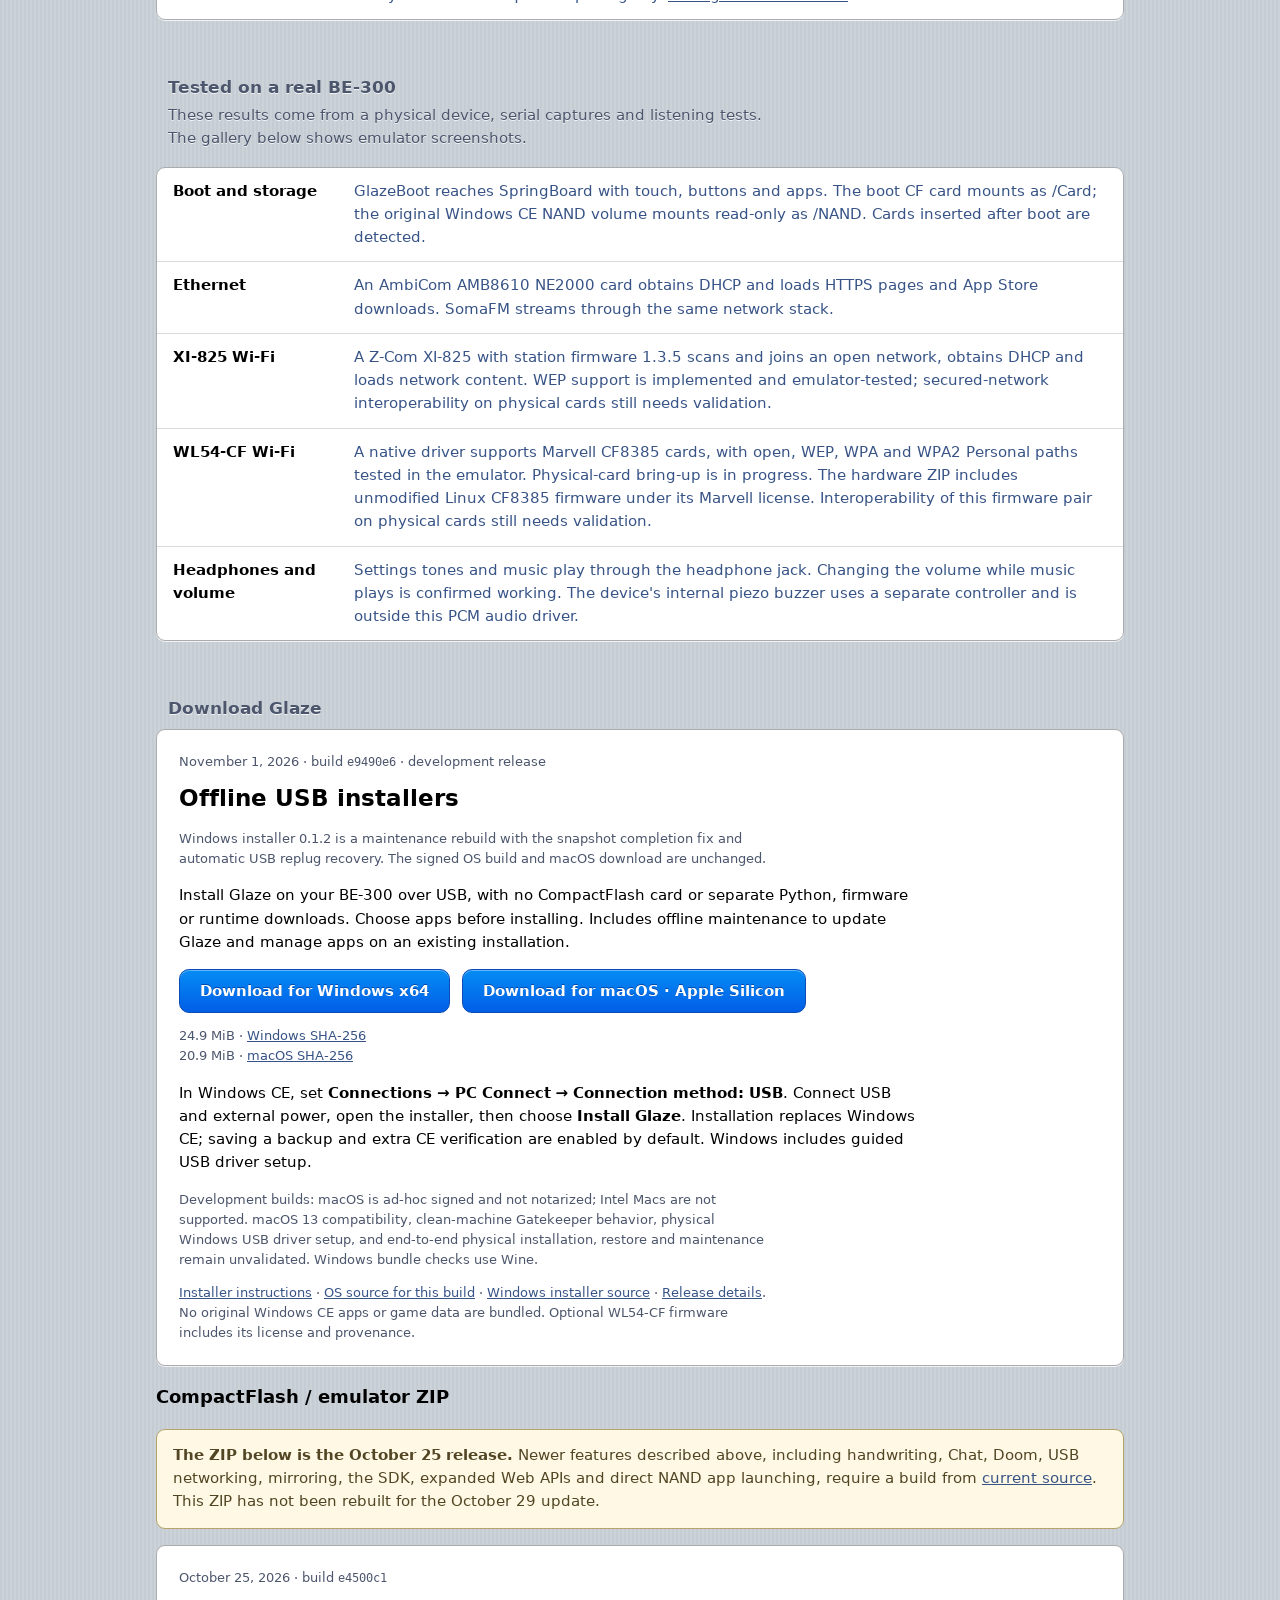
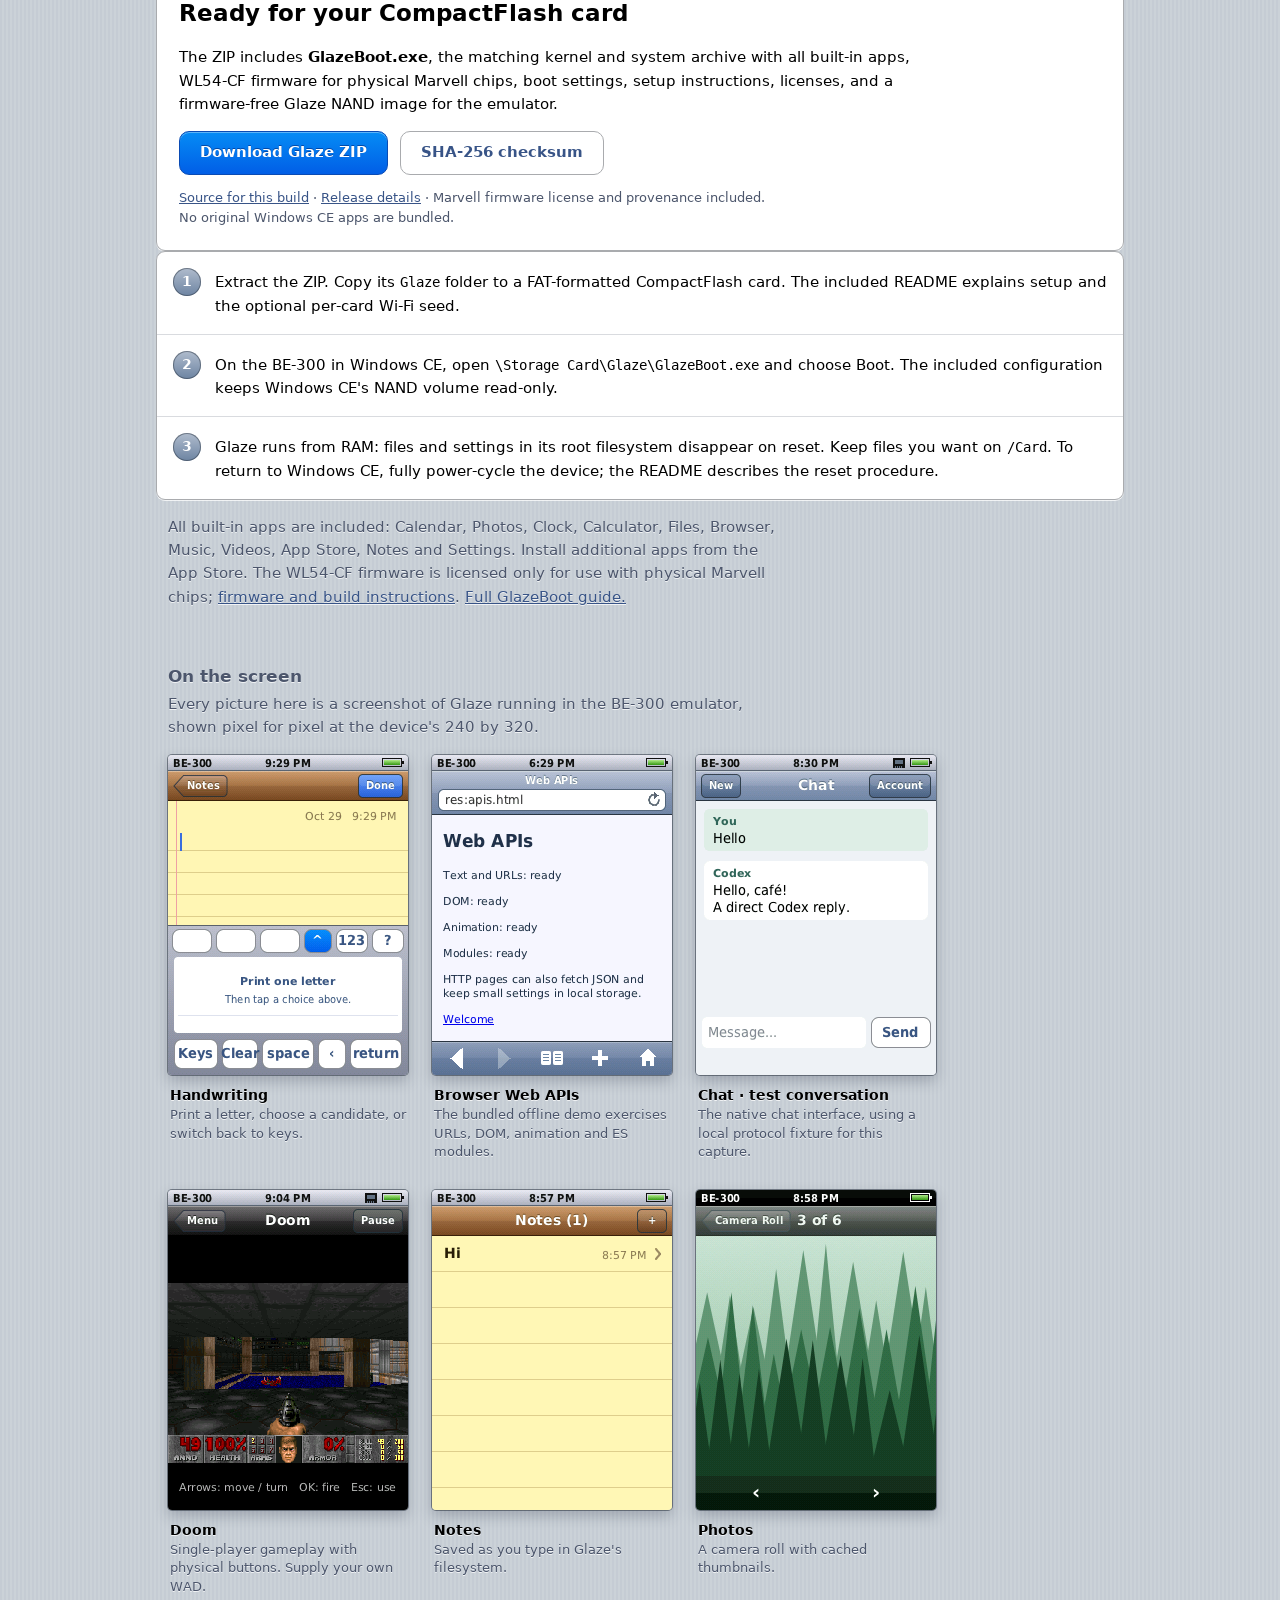
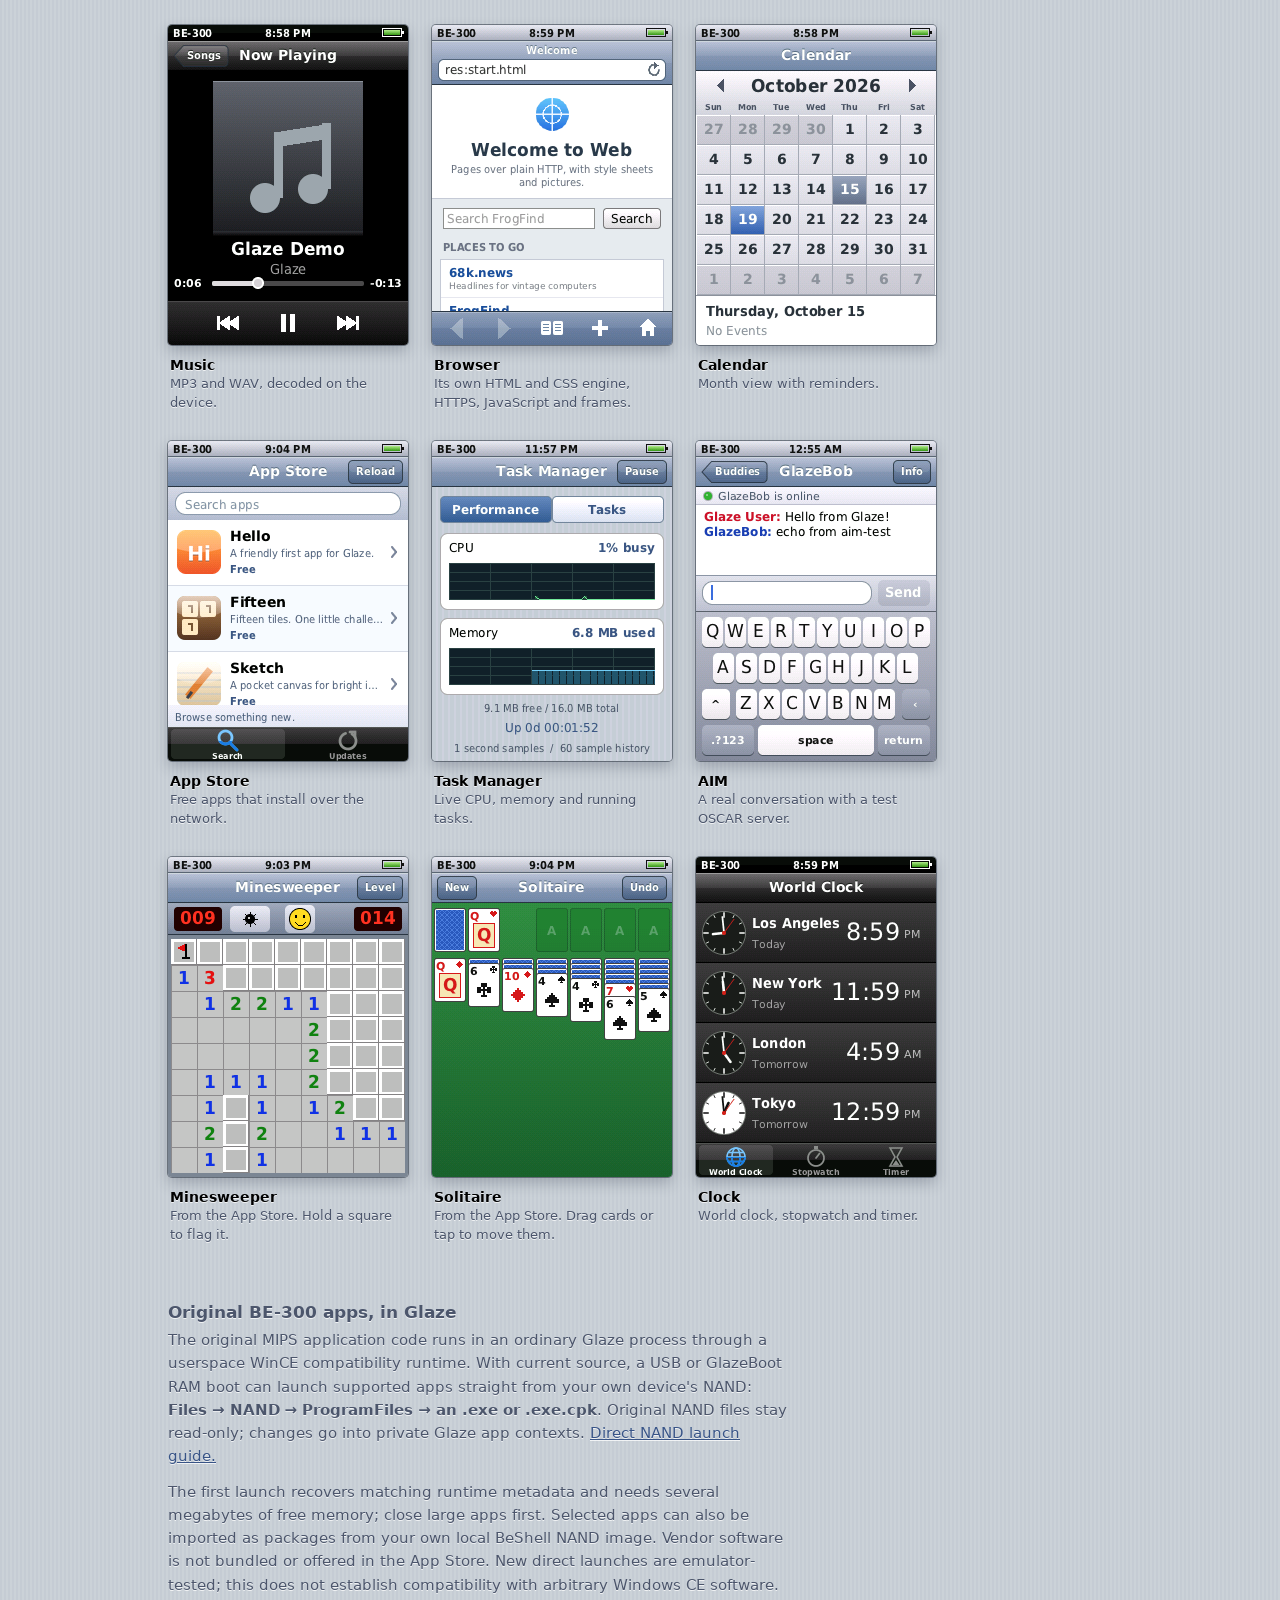
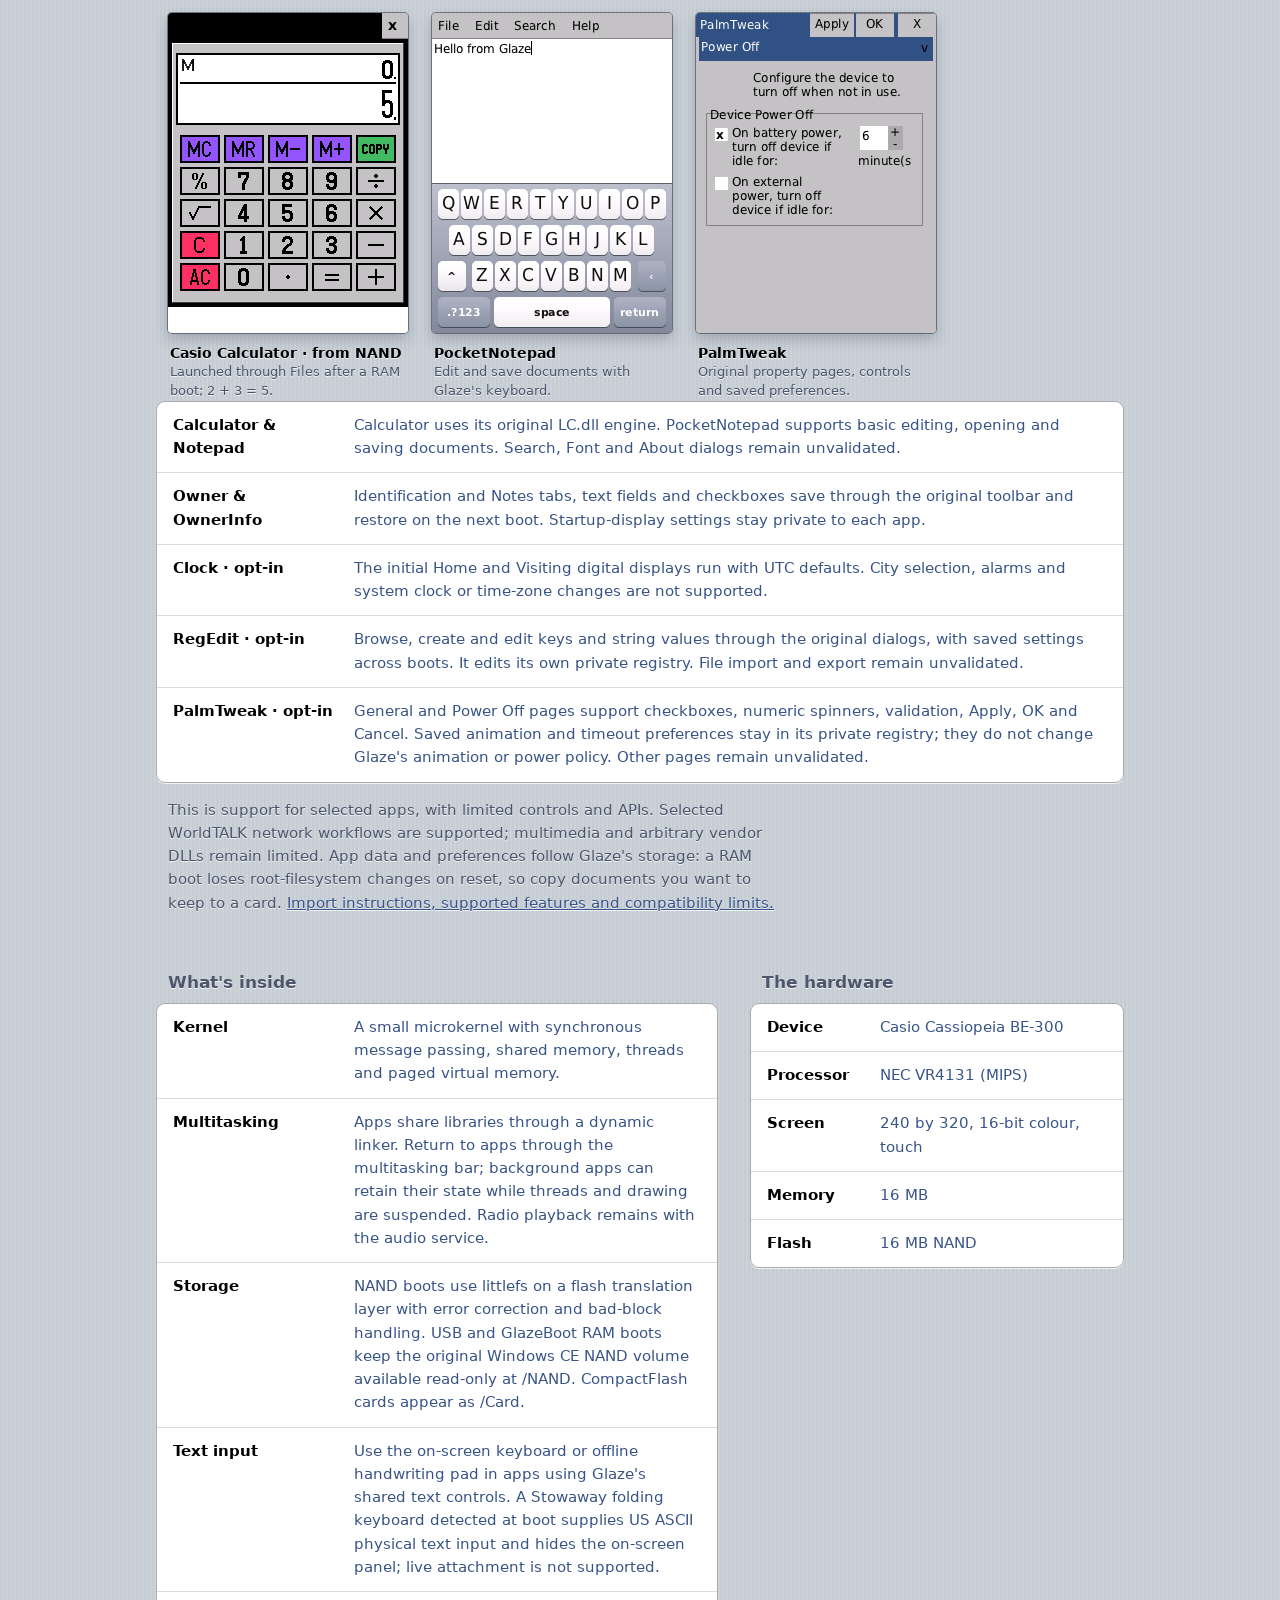
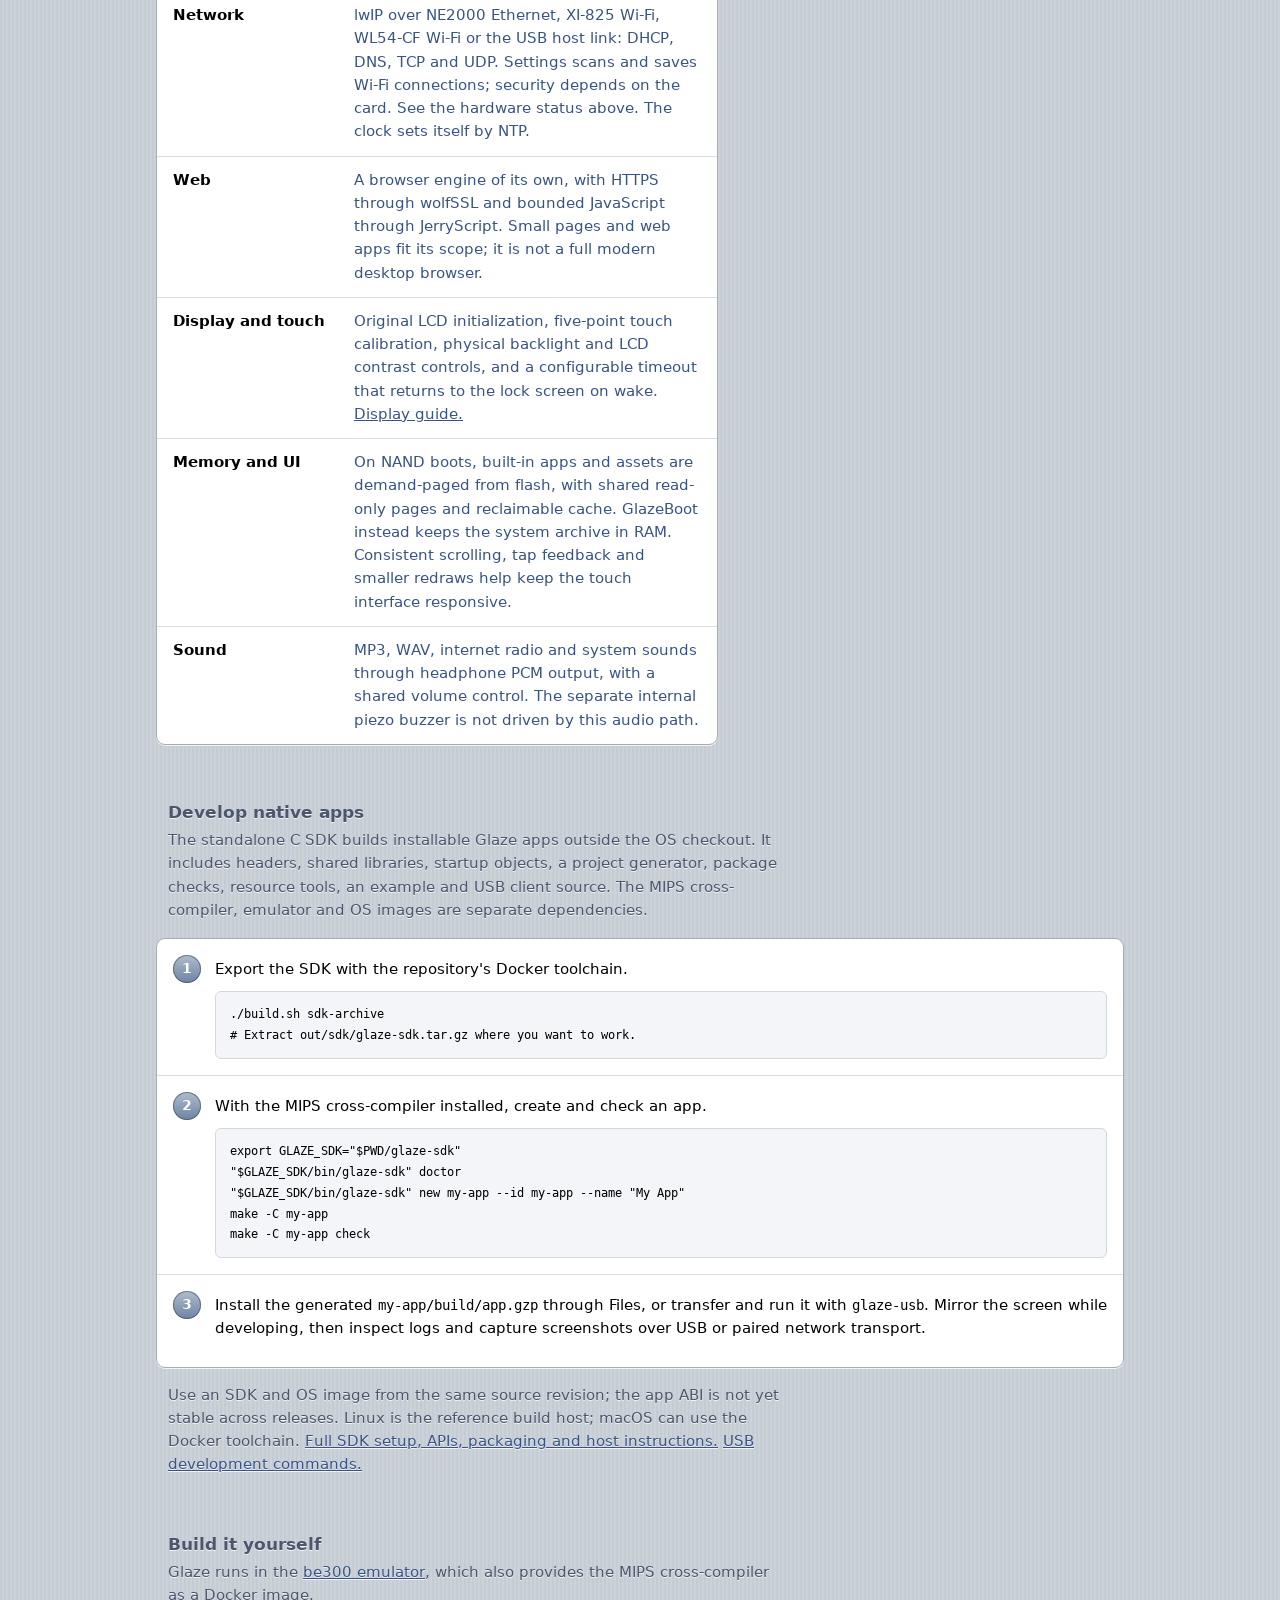
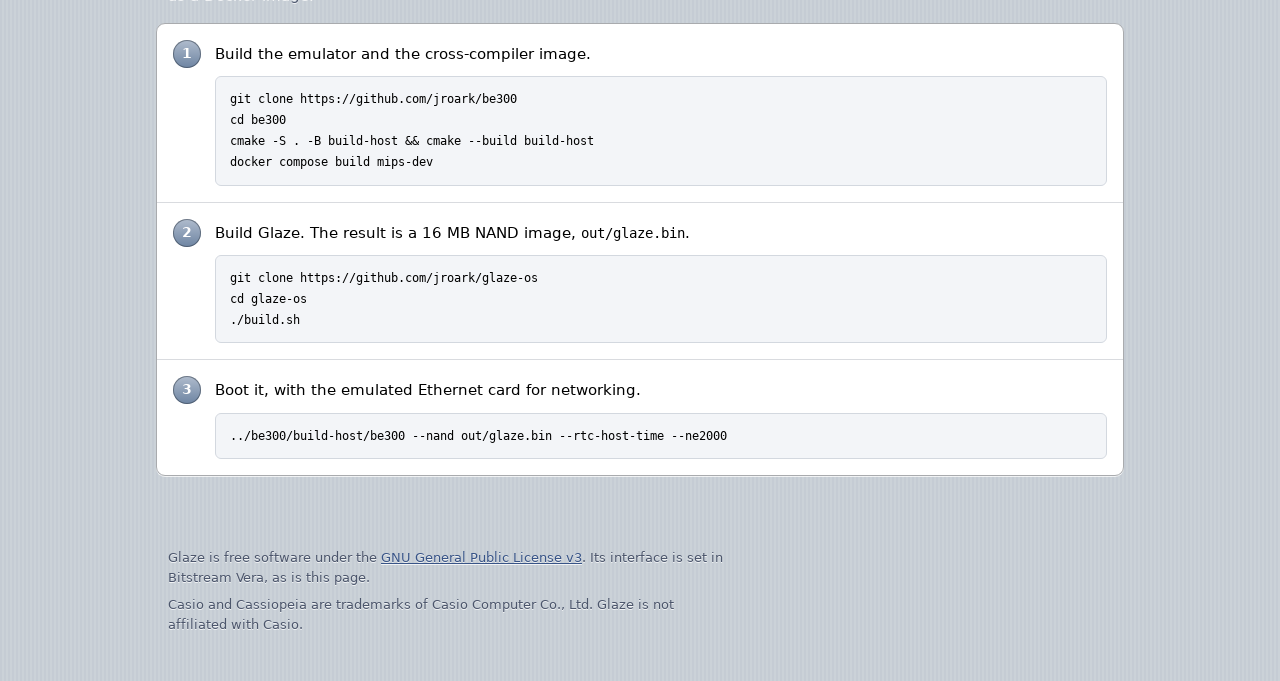
==== commit 837f03ed: "Record the published Windows installer 0.1.2 The site already serves the 0.1.2 Windows installer and" ====
--- a/site/index.html
+++ b/site/index.html
@@ -66,29 +66,29 @@
       <h2 id="latest">New in Glaze</h2>
       <p class="section-note">Updated <time datetime="2026-10-29">October 29, 2026</time>. These features are in <a href="https://github.com/jroark/glaze-os">current source</a>. The <a href="#download">offline USB installers</a> include these features. The older CompactFlash ZIP predates this update. The hosted emulator may also run an older image.</p>
       <dl class="group">
-        <div class="row"><dt>Handwriting input</dt><dd>Tap <strong>Write</strong> on the keyboard to print one letter or digit at a time, then tap a candidate to insert it. Recognition runs entirely on the device, with a shape guide and Settings practice pad. Switch back to keys whenever you like. <a href="https://github.com/jroark/glaze-os/blob/main/docs/HANDWRITING.md">Handwriting guide.</a></dd></div>
-        <div class="row"><dt>Browser Web APIs</dt><dd>JerryScript JavaScript, frames and iframes now have asynchronous <code>fetch</code> for GET/POST, URL and UTF-8 tools, origin-scoped local/session storage, more DOM and event APIs, animation callbacks and ES modules. Designed for small web apps within the BE-300's memory; many modern sites still require unsupported APIs. <a href="https://github.com/jroark/glaze-os/blob/main/docs/BROWSER_WEB_APIS.md">Supported Web APIs and limits.</a></dd></div>
+        <div class="row"><dt>Handwriting input</dt><dd>Tap <strong>Write</strong> on the keyboard to print one letter or digit at a time, then tap a candidate to insert it. Recognition runs entirely on the device, with a shape guide and Settings practice pad. Switch back to keys whenever you like. <a href="https://github.com/jroark/glaze-os/blob/main/docs/os/HANDWRITING.md">Handwriting guide.</a></dd></div>
+        <div class="row"><dt>Browser Web APIs</dt><dd>JerryScript JavaScript, frames and iframes now have asynchronous <code>fetch</code> for GET/POST, URL and UTF-8 tools, origin-scoped local/session storage, more DOM and event APIs, animation callbacks and ES modules. Designed for small web apps within the BE-300's memory; many modern sites still require unsupported APIs. <a href="https://github.com/jroark/glaze-os/blob/main/docs/apps/BROWSER_WEB_APIS.md">Supported Web APIs and limits.</a></dd></div>
         <div class="row"><dt>Launch apps from NAND</dt><dd>After a USB or GlazeBoot RAM boot, open <strong>Files → NAND → ProgramFiles</strong> and select a supported original <code>.exe</code> or <code>.exe.cpk</code>. Glaze recovers matching runtime metadata from your device and keeps the source NAND read-only. <a href="#compatibility">Compatibility and setup.</a></dd></div>
         <div class="row"><dt>Chat and Doom</dt><dd>A native text chat app with ChatGPT account sign-in for Codex, and a single-player Doom port with physical buttons, sound effects and saved games. <a href="#apps">Explore the app catalog.</a></dd></div>
         <div class="row"><dt>USB networking</dt><dd>A macOS or Linux host helper gives Glaze an IPv4 link over the existing USB connection, without a CF network card. Host forwarding and NAT can provide internet access. <a href="#connect">Networking and connection options.</a></dd></div>
         <div class="row"><dt>Screen mirroring</dt><dd>View and control Glaze from a computer's VNC viewer through USB or a paired TLS network connection. The same transports support file transfer, app installation, logs and debugging. <a href="#connect">Mirror and develop remotely.</a></dd></div>
-        <div class="row"><dt>Drivers on demand</dt><dd>Network drivers are loadable MIPS modules. With no network card or active USB network link, Glaze leaves the network drivers and service unloaded. Inserting supported hardware starts the needed driver and service; removing it releases resources. <a href="https://github.com/jroark/glaze-os/blob/main/docs/DRIVERS_SERVICES.md">Driver and service lifecycle.</a></dd></div>
+        <div class="row"><dt>Drivers on demand</dt><dd>Network drivers are loadable MIPS modules. With no network card or active USB network link, Glaze leaves the network drivers and service unloaded. Inserting supported hardware starts the needed driver and service; removing it releases resources. <a href="https://github.com/jroark/glaze-os/blob/main/docs/os/DRIVERS_SERVICES.md">Driver and service lifecycle.</a></dd></div>
         <div class="row"><dt>Native app SDK</dt><dd>A relocatable C SDK includes headers, shared libraries, a project generator, package validation, resource tools and examples. Build apps outside the OS checkout, then install and debug them over USB or the network. <a href="#develop">Get started with the SDK.</a></dd></div>
       </dl>
-      <p class="section-note section-followup">For developers: <a href="https://github.com/jroark/glaze-os/blob/main/docs/PERFORMANCE.md">rendering and flash benchmarks</a>, <a href="https://github.com/jroark/glaze-os/blob/main/docs/TASK_MANAGER.md">task monitoring</a>, and <a href="https://github.com/jroark/glaze-os/blob/main/tests/bench.py">boot, launch and memory measurements with tests/bench.py</a>.</p>
+      <p class="section-note section-followup">For developers: <a href="https://github.com/jroark/glaze-os/blob/main/docs/os/PERFORMANCE.md">rendering and flash benchmarks</a>, <a href="https://github.com/jroark/glaze-os/blob/main/docs/apps/TASK_MANAGER.md">task monitoring</a>, and <a href="https://github.com/jroark/glaze-os/blob/main/tests/bench.py">boot, launch and memory measurements with tests/bench.py</a>.</p>
     </section>
 
     <section aria-labelledby="apps">
       <h2 id="apps">Apps and games</h2>
       <p class="section-note">Built in: Calendar, Photos, Clock, Calculator, Files, Browser, Music, Videos, App Store, Notes and Settings. Additional native apps install as <code>.gzp</code> packages from Files or the App Store. The catalog below describes current source packages; store availability and the OS version each app needs can differ. <a href="https://github.com/jroark/glaze-os/tree/main/packages">Package sources and build targets.</a></p>
       <dl class="group">
-        <div class="row"><dt>Chat</dt><dd>Text conversations using Codex access associated with your ChatGPT account. Approve a device code on another device, or import a one-time official Codex CLI browser login. No API key or continuously running relay is needed. Account eligibility and Codex usage limits apply; free access is not guaranteed, and ChatGPT website conversations do not sync. <a href="https://github.com/jroark/glaze-os/blob/main/docs/CHATGPT.md">Sign-in and installation.</a></dd></div>
-        <div class="row"><dt>Doom</dt><dd>A DoomGeneric port with single-player gameplay, physical button controls, sound effects, automap and save/load. Supply your own compatible Doom WAD; no game data is bundled. <a href="https://github.com/jroark/glaze-os/blob/main/docs/DOOM.md">Supported WADs and controls.</a></dd></div>
-        <div class="row"><dt>Console emulators</dt><dd><a href="https://github.com/jroark/glaze-os/blob/main/docs/NES.md">NES, including supported NES 2.0 images</a>; <a href="https://github.com/jroark/glaze-os/blob/main/docs/GAMEBOY.md">Game Boy and Game Boy Color</a>; <a href="https://github.com/jroark/glaze-os/blob/main/docs/SEGA.md">Sega Master System and Genesis / Mega Drive</a>; <a href="https://github.com/jroark/glaze-os/blob/main/docs/GAMEGEAR.md">Game Gear</a>; and <a href="https://github.com/jroark/glaze-os/blob/main/docs/TURBOGRAFX16.md">TurboGrafx-16 / PC Engine</a>. Use the BE-300's physical buttons, with no on-screen gameplay controller. Bring your own compatible ROMs; mapper support and performance vary by system and game.</dd></div>
-        <div class="row"><dt>Gmail</dt><dd>IMAP mail and SMTP sending over TLS, using a Gmail App Password or a custom mail server. <a href="https://github.com/jroark/glaze-os/tree/main/packages/gmail">Mail app source.</a></dd></div>
-        <div class="row"><dt>AIM</dt><dd>Messages, buddy lists, online/away status, typing notices, profiles and classic sounds. Connect to a revival or self-hosted OSCAR server; AOL's original service is closed. The session ends when you leave the app. <a href="https://github.com/jroark/glaze-os/tree/main/packages/aim">AIM app source.</a></dd></div>
-        <div class="row"><dt>SomaFM</dt><dd>An unofficial internet radio player with 51 stations, favorites and track metadata. Playback continues after Home while you use other apps. Requires an internet connection through a supported network card or a forwarded USB network link. <a href="https://github.com/jroark/glaze-os/blob/main/docs/SOMAFM.md">Radio guide.</a></dd></div>
-        <div class="row"><dt>Task Manager</dt><dd>Live CPU and memory history, running tasks and threads, plus controls to end other managed apps with confirmation. System services stay protected. <a href="https://github.com/jroark/glaze-os/blob/main/docs/TASK_MANAGER.md">Task monitoring.</a></dd></div>
+        <div class="row"><dt>Chat</dt><dd>Text conversations using Codex access associated with your ChatGPT account. Approve a device code on another device, or import a one-time official Codex CLI browser login. No API key or continuously running relay is needed. Account eligibility and Codex usage limits apply; free access is not guaranteed, and ChatGPT website conversations do not sync. <a href="https://github.com/jroark/glaze-apps/blob/main/docs/CHATGPT.md">Sign-in and installation.</a></dd></div>
+        <div class="row"><dt>Doom</dt><dd>A DoomGeneric port with single-player gameplay, physical button controls, sound effects, automap and save/load. Supply your own compatible Doom WAD; no game data is bundled. <a href="https://github.com/jroark/glaze-apps/blob/main/docs/DOOM.md">Supported WADs and controls.</a></dd></div>
+        <div class="row"><dt>Console emulators</dt><dd><a href="https://github.com/jroark/glaze-emulators/blob/main/docs/NES.md">NES, including supported NES 2.0 images</a>; <a href="https://github.com/jroark/glaze-emulators/blob/main/docs/GAMEBOY.md">Game Boy and Game Boy Color</a>; <a href="https://github.com/jroark/glaze-emulators/blob/main/docs/SEGA.md">Sega Master System and Genesis / Mega Drive</a>; <a href="https://github.com/jroark/glaze-emulators/blob/main/docs/GAMEGEAR.md">Game Gear</a>; and <a href="https://github.com/jroark/glaze-emulators/blob/main/docs/TURBOGRAFX16.md">TurboGrafx-16 / PC Engine</a>. Use the BE-300's physical buttons, with no on-screen gameplay controller. Bring your own compatible ROMs; mapper support and performance vary by system and game.</dd></div>
+        <div class="row"><dt>Gmail</dt><dd>IMAP mail and SMTP sending over TLS, using a Gmail App Password or a custom mail server. <a href="https://github.com/jroark/glaze-apps/tree/main/packages/gmail">Mail app source.</a></dd></div>
+        <div class="row"><dt>AIM</dt><dd>Messages, buddy lists, online/away status, typing notices, profiles and classic sounds. Connect to a revival or self-hosted OSCAR server; AOL's original service is closed. The session ends when you leave the app. <a href="https://github.com/jroark/glaze-apps/tree/main/packages/aim">AIM app source.</a></dd></div>
+        <div class="row"><dt>SomaFM</dt><dd>An unofficial internet radio player with 51 stations, favorites and track metadata. Playback continues after Home while you use other apps. Requires an internet connection through a supported network card or a forwarded USB network link. <a href="https://github.com/jroark/glaze-apps/blob/main/docs/SOMAFM.md">Radio guide.</a></dd></div>
+        <div class="row"><dt>Task Manager</dt><dd>Live CPU and memory history, running tasks and threads, plus controls to end other managed apps with confirmation. System services stay protected. <a href="https://github.com/jroark/glaze-os/blob/main/docs/apps/TASK_MANAGER.md">Task monitoring.</a></dd></div>
         <div class="row"><dt>More to try</dt><dd>Minesweeper, Klondike Solitaire, the Fifteen sliding puzzle, Sketch for drawing, and Hello, a small example app for developers.</dd></div>
       </dl>
     </section>
@@ -97,9 +97,9 @@
       <h2 id="connect">Connect, mirror and debug</h2>
       <p class="section-note">The <code>glaze-usb</code> host tools connect a macOS or Linux computer to Glaze. New USB networking and mirroring paths have emulator and protocol test coverage; physical-device interoperability still needs validation.</p>
       <dl class="group">
-        <div class="row"><dt>USB network link</dt><dd>Run <code>sudo glaze-usb usb-net</code> to create a macOS utun or Linux TAP interface. This uses Glaze's USB protocol and requires the host helper. The direct link works without a network card; internet access additionally requires host forwarding and NAT configuration. <a href="https://github.com/jroark/glaze-os/blob/main/docs/USB_NETWORK.md">Host setup.</a></dd></div>
-        <div class="row"><dt>VNC screen mirror</dt><dd>Run <code>glaze-usb mirror</code>, then connect your computer's VNC viewer, including macOS Screen Sharing, to the localhost bridge. See Glaze's 240×320 screen and send mouse/stylus and keyboard input, or choose view-only mode. Works over USB or paired network transport; audio and clipboard are not mirrored. <a href="https://github.com/jroark/glaze-os/blob/main/docs/MIRRORING.md">Mirroring guide.</a></dd></div>
-        <div class="row"><dt>Network debugging</dt><dd>The USB development command set also works over paired TLS: transfer files, install and run packages, capture screenshots, send input, read logs and reload or reboot. Network debugging is off by default and requires a pairing key. <a href="https://github.com/jroark/glaze-os/blob/main/docs/NETWORK_DEBUG.md">Pairing and commands.</a></dd></div>
+        <div class="row"><dt>USB network link</dt><dd>Run <code>sudo glaze-usb usb-net</code> to create a macOS utun or Linux TAP interface. This uses Glaze's USB protocol and requires the host helper. The direct link works without a network card; internet access additionally requires host forwarding and NAT configuration. <a href="https://github.com/jroark/glaze-os/blob/main/docs/hardware/USB_NETWORK.md">Host setup.</a></dd></div>
+        <div class="row"><dt>VNC screen mirror</dt><dd>Run <code>glaze-usb mirror</code>, then connect your computer's VNC viewer, including macOS Screen Sharing, to the localhost bridge. See Glaze's 240×320 screen and send mouse/stylus and keyboard input, or choose view-only mode. Works over USB or paired network transport; audio and clipboard are not mirrored. <a href="https://github.com/jroark/glaze-os/blob/main/docs/dev/MIRRORING.md">Mirroring guide.</a></dd></div>
+        <div class="row"><dt>Network debugging</dt><dd>The USB development command set also works over paired TLS: transfer files, install and run packages, capture screenshots, send input, read logs and reload or reboot. Network debugging is off by default and requires a pairing key. <a href="https://github.com/jroark/glaze-os/blob/main/docs/dev/NETWORK_DEBUG.md">Pairing and commands.</a></dd></div>
       </dl>
     </section>
 
@@ -120,15 +120,16 @@
       <div class="download-card">
         <p class="release-label">November 1, 2026 · build <code>e9490e6</code> · development release</p>
         <h3>Offline USB installers</h3>
+        <p class="download-detail">Windows installer 0.1.2 is a maintenance rebuild with the snapshot completion fix and automatic USB replug recovery. The signed OS build and macOS download are unchanged.</p>
         <p>Install Glaze on your BE-300 over USB, with no CompactFlash card or separate Python, firmware or runtime downloads. Choose apps before installing. Includes offline maintenance to update Glaze and manage apps on an existing installation.</p>
         <div class="actions">
-          <a class="button button-primary" href="downloads/Glaze-Installer-2026-11-01-e9490e6-windows-x64.exe" download>Download for Windows x64</a>
+          <a class="button button-primary" href="downloads/Glaze-Installer-2026-11-02-0.1.2-windows-x64.exe" download>Download for Windows x64</a>
           <a class="button button-primary" href="downloads/Glaze-Installer-2026-11-01-e9490e6-macos-arm64.dmg" download>Download for macOS · Apple Silicon</a>
         </div>
-        <p class="download-detail">24.9 MiB · <a href="downloads/Glaze-Installer-2026-11-01-e9490e6-windows-x64.exe.sha256">Windows SHA-256</a><br>20.9 MiB · <a href="downloads/Glaze-Installer-2026-11-01-e9490e6-macos-arm64.dmg.sha256">macOS SHA-256</a></p>
+        <p class="download-detail">24.9 MiB · <a href="downloads/Glaze-Installer-2026-11-02-0.1.2-windows-x64.exe.sha256">Windows SHA-256</a><br>20.9 MiB · <a href="downloads/Glaze-Installer-2026-11-01-e9490e6-macos-arm64.dmg.sha256">macOS SHA-256</a></p>
         <p>In Windows CE, set <strong>Connections → PC Connect → Connection method: USB</strong>. Connect USB and external power, open the installer, then choose <strong>Install Glaze</strong>. Installation replaces Windows CE; saving a backup and extra CE verification are enabled by default. Windows includes guided USB driver setup.</p>
         <p class="download-detail">Development builds: macOS is ad-hoc signed and not notarized; Intel Macs are not supported. macOS 13 compatibility, clean-machine Gatekeeper behavior, physical Windows USB driver setup, and end-to-end physical installation, restore and maintenance remain unvalidated. Windows bundle checks use Wine.</p>
-        <p class="download-detail"><a href="https://github.com/jroark/glaze-os/blob/e9490e6/installer/README.md">Installer instructions</a> · <a href="https://github.com/jroark/glaze-os/tree/e9490e6">Source for this build</a> · <a href="downloads/installers.json">Release details</a>. No original Windows CE apps or game data are bundled. Optional WL54-CF firmware includes its license and provenance.</p>
+        <p class="download-detail"><a href="https://github.com/jroark/glaze-os/blob/e9490e6/installer/README.md">Installer instructions</a> · <a href="https://github.com/jroark/glaze-os/tree/e9490e6">OS source for this build</a> · <a href="downloads/Glaze-Installer-0.1.2-source.zip">Windows installer source</a> · <a href="downloads/installers.json">Release details</a>. No original Windows CE apps or game data are bundled. Optional WL54-CF firmware includes its license and provenance.</p>
       </div>
       <h3>CompactFlash / emulator ZIP</h3>
       <p class="release-notice"><strong>The ZIP below is the October 25 release.</strong> Newer features described above, including handwriting, Chat, Doom, USB networking, mirroring, the SDK, expanded Web APIs and direct NAND app launching, require a build from <a href="#build">current source</a>. This ZIP has not been rebuilt for the October 29 update.</p>
@@ -147,7 +148,7 @@
         <li class="step"><div><p>On the BE-300 in Windows CE, open <code>\Storage Card\Glaze\GlazeBoot.exe</code> and choose Boot. The included configuration keeps Windows CE's NAND volume read-only.</p></div></li>
         <li class="step"><div><p>Glaze runs from RAM: files and settings in its root filesystem disappear on reset. Keep files you want on <code>/Card</code>. To return to Windows CE, fully power-cycle the device; the README describes the reset procedure.</p></div></li>
       </ol>
-      <p class="section-note section-followup">All built-in apps are included: Calendar, Photos, Clock, Calculator, Files, Browser, Music, Videos, App Store, Notes and Settings. Install additional apps from the App Store. The WL54-CF firmware is licensed only for use with physical Marvell chips; <a href="https://github.com/jroark/glaze-os/blob/main/docs/WL54CF.md">firmware and build instructions</a>. <a href="https://github.com/jroark/glaze-os/blob/main/docs/GLAZEBOOT.md">Full GlazeBoot guide.</a></p>
+      <p class="section-note section-followup">All built-in apps are included: Calendar, Photos, Clock, Calculator, Files, Browser, Music, Videos, App Store, Notes and Settings. Install additional apps from the App Store. The WL54-CF firmware is licensed only for use with physical Marvell chips; <a href="https://github.com/jroark/glaze-os/blob/main/docs/WL54CF.md">firmware and build instructions</a>. <a href="https://github.com/jroark/glaze-os/blob/main/docs/dev/GLAZEBOOT.md">Full GlazeBoot guide.</a></p>
     </section>
 
     <section aria-labelledby="screens">
@@ -174,7 +175,7 @@
 
     <section aria-labelledby="compatibility">
       <h2 id="compatibility">Original BE-300 apps, in Glaze</h2>
-      <p class="section-note">The original MIPS application code runs in an ordinary Glaze process through a userspace WinCE compatibility runtime. With current source, a USB or GlazeBoot RAM boot can launch supported apps straight from your own device's NAND: <strong>Files → NAND → ProgramFiles → an .exe or .exe.cpk</strong>. Original NAND files stay read-only; changes go into private Glaze app contexts. <a href="https://github.com/jroark/glaze-os/blob/main/docs/WINCE_NAND.md">Direct NAND launch guide.</a></p>
+      <p class="section-note">The original MIPS application code runs in an ordinary Glaze process through a userspace WinCE compatibility runtime. With current source, a USB or GlazeBoot RAM boot can launch supported apps straight from your own device's NAND: <strong>Files → NAND → ProgramFiles → an .exe or .exe.cpk</strong>. Original NAND files stay read-only; changes go into private Glaze app contexts. <a href="https://github.com/jroark/glaze-os/blob/main/docs/apps/WINCE_NAND.md">Direct NAND launch guide.</a></p>
       <p class="section-note">The first launch recovers matching runtime metadata and needs several megabytes of free memory; close large apps first. Selected apps can also be imported as packages from your own local BeShell NAND image. Vendor software is not bundled or offered in the App Store. New direct launches are emulator-tested; this does not establish compatibility with arbitrary Windows CE software.</p>
       <ul class="gallery">
         <li><figure><img src="img/ce-nand.png" width="240" height="320" alt="Original Casio Calculator launched from NAND after a Glaze RAM boot, displaying 5" loading="lazy"><figcaption><strong>Casio Calculator · from NAND</strong>Launched through Files after a RAM boot; 2 + 3 = 5.</figcaption></figure></li>
@@ -188,7 +189,7 @@
         <div class="row"><dt>RegEdit · opt-in</dt><dd>Browse, create and edit keys and string values through the original dialogs, with saved settings across boots. It edits its own private registry. File import and export remain unvalidated.</dd></div>
         <div class="row"><dt>PalmTweak · opt-in</dt><dd>General and Power Off pages support checkboxes, numeric spinners, validation, Apply, OK and Cancel. Saved animation and timeout preferences stay in its private registry; they do not change Glaze's animation or power policy. Other pages remain unvalidated.</dd></div>
       </dl>
-      <p class="section-note section-followup">This is support for selected apps, with limited controls and APIs. Selected WorldTALK network workflows are supported; multimedia and arbitrary vendor DLLs remain limited. App data and preferences follow Glaze's storage: a RAM boot loses root-filesystem changes on reset, so copy documents you want to keep to a card. <a href="https://github.com/jroark/glaze-os/blob/main/docs/WINCE.md">Import instructions, supported features and compatibility limits.</a></p>
+      <p class="section-note section-followup">This is support for selected apps, with limited controls and APIs. Selected WorldTALK network workflows are supported; multimedia and arbitrary vendor DLLs remain limited. App data and preferences follow Glaze's storage: a RAM boot loses root-filesystem changes on reset, so copy documents you want to keep to a card. <a href="https://github.com/jroark/glaze-os/blob/main/docs/apps/WINCE.md">Import instructions, supported features and compatibility limits.</a></p>
     </section>
 
     <section aria-labelledby="inside">
@@ -202,7 +203,7 @@
             <div class="row"><dt>Text input</dt><dd>Use the on-screen keyboard or offline handwriting pad in apps using Glaze's shared text controls. A Stowaway folding keyboard detected at boot supplies US ASCII physical text input and hides the on-screen panel; live attachment is not supported.</dd></div>
             <div class="row"><dt>Network</dt><dd>lwIP over NE2000 Ethernet, XI-825 Wi-Fi, WL54-CF Wi-Fi or the USB host link: DHCP, DNS, TCP and UDP. Settings scans and saves Wi-Fi connections; security depends on the card. See the hardware status above. The clock sets itself by NTP.</dd></div>
             <div class="row"><dt>Web</dt><dd>A browser engine of its own, with HTTPS through wolfSSL and bounded JavaScript through JerryScript. Small pages and web apps fit its scope; it is not a full modern desktop browser.</dd></div>
-            <div class="row"><dt>Display and touch</dt><dd>Original LCD initialization, five-point touch calibration, physical backlight and LCD contrast controls, and a configurable timeout that returns to the lock screen on wake. <a href="https://github.com/jroark/glaze-os/blob/main/docs/DISPLAY.md">Display guide.</a></dd></div>
+            <div class="row"><dt>Display and touch</dt><dd>Original LCD initialization, five-point touch calibration, physical backlight and LCD contrast controls, and a configurable timeout that returns to the lock screen on wake. <a href="https://github.com/jroark/glaze-os/blob/main/docs/hardware/DISPLAY.md">Display guide.</a></dd></div>
             <div class="row"><dt>Memory and UI</dt><dd>On NAND boots, built-in apps and assets are demand-paged from flash, with shared read-only pages and reclaimable cache. GlazeBoot instead keeps the system archive in RAM. Consistent scrolling, tap feedback and smaller redraws help keep the touch interface responsive.</dd></div>
             <div class="row"><dt>Sound</dt><dd>MP3, WAV, internet radio and system sounds through headphone PCM output, with a shared volume control. The separate internal piezo buzzer is not driven by this audio path.</dd></div>
           </dl>
@@ -235,7 +236,7 @@
 make -C my-app check</code></pre></div></li>
         <li class="step"><div><p>Install the generated <code>my-app/build/app.gzp</code> through Files, or transfer and run it with <code>glaze-usb</code>. Mirror the screen while developing, then inspect logs and capture screenshots over USB or paired network transport.</p></div></li>
       </ol>
-      <p class="section-note section-followup">Use an SDK and OS image from the same source revision; the app ABI is not yet stable across releases. Linux is the reference build host; macOS can use the Docker toolchain. <a href="https://github.com/jroark/glaze-os/blob/main/docs/SDK.md">Full SDK setup, APIs, packaging and host instructions.</a> <a href="https://github.com/jroark/glaze-os/blob/main/docs/USB.md">USB development commands.</a></p>
+      <p class="section-note section-followup">Use an SDK and OS image from the same source revision; the app ABI is not yet stable across releases. Linux is the reference build host; macOS can use the Docker toolchain. <a href="https://github.com/jroark/glaze-os/blob/main/docs/dev/SDK.md">Full SDK setup, APIs, packaging and host instructions.</a> <a href="https://github.com/jroark/glaze-os/blob/main/docs/hardware/USB.md">USB development commands.</a></p>
     </section>
 
     <section aria-labelledby="build">
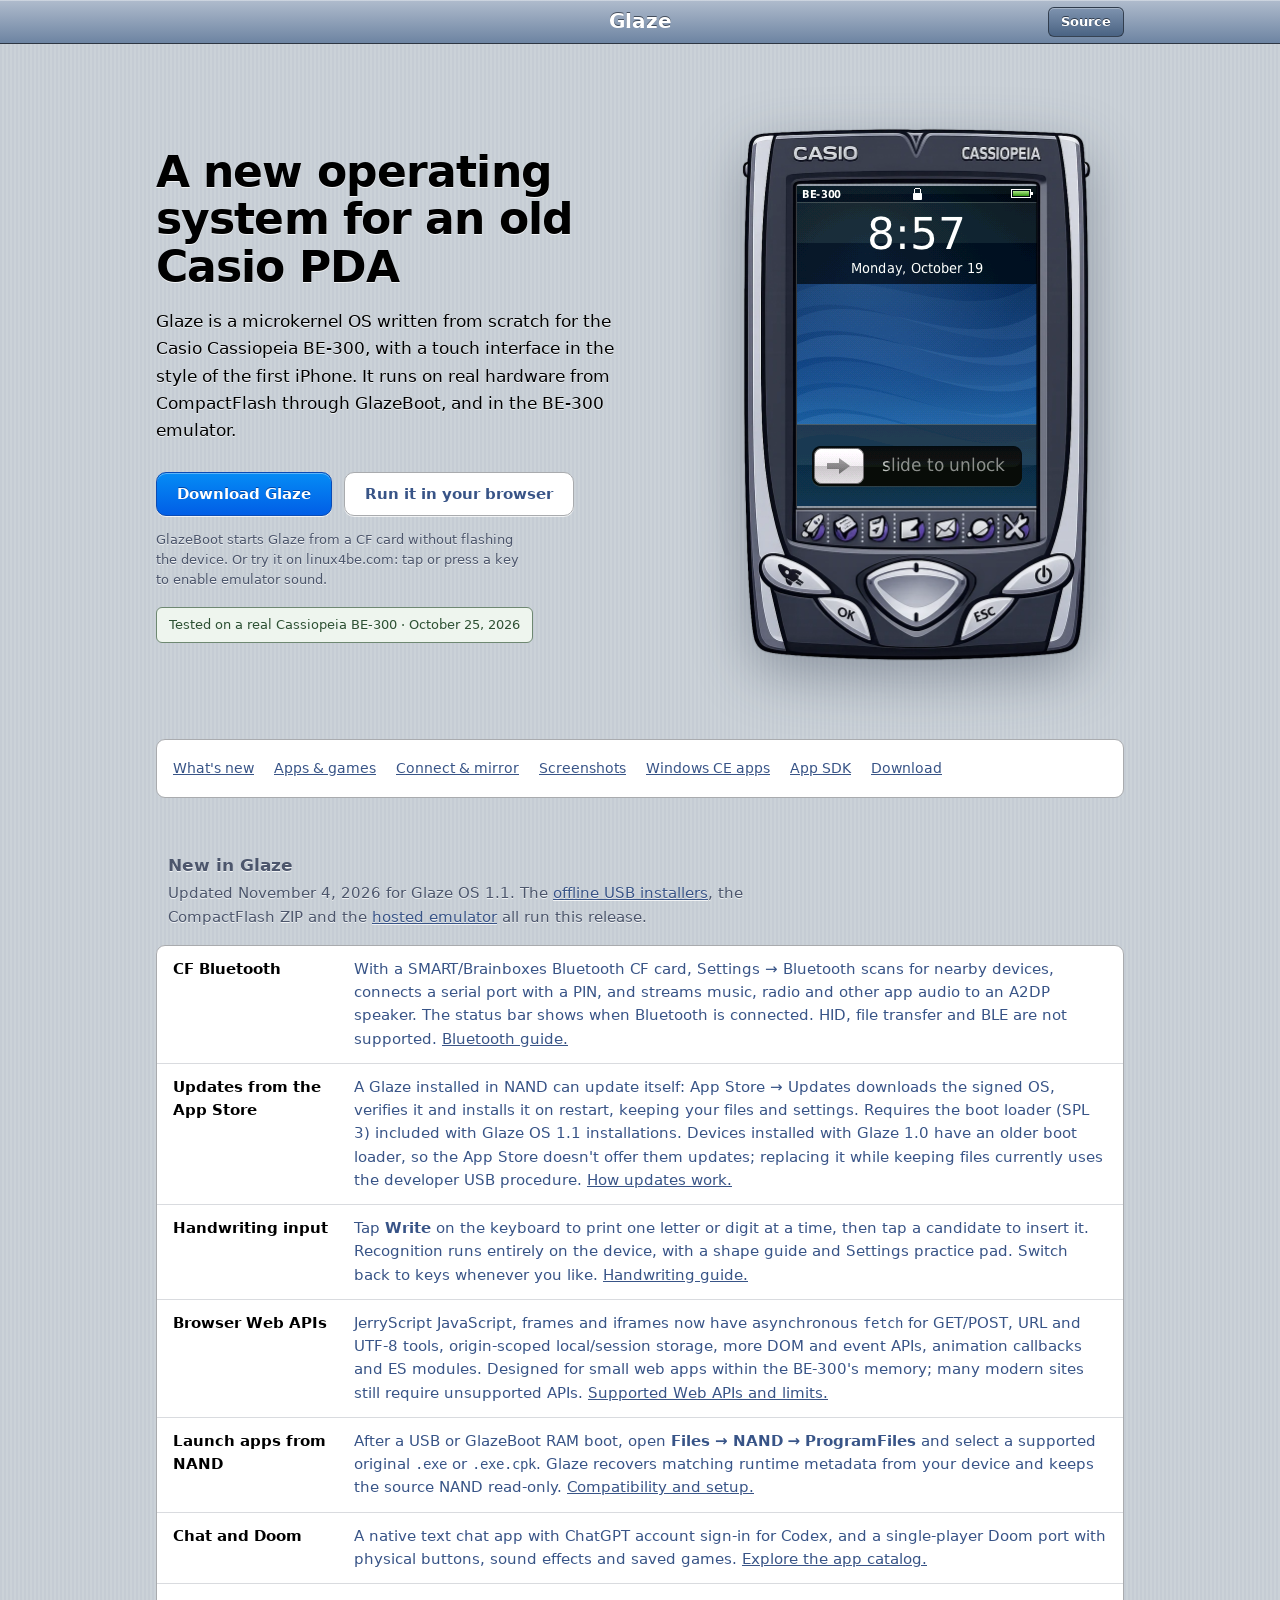
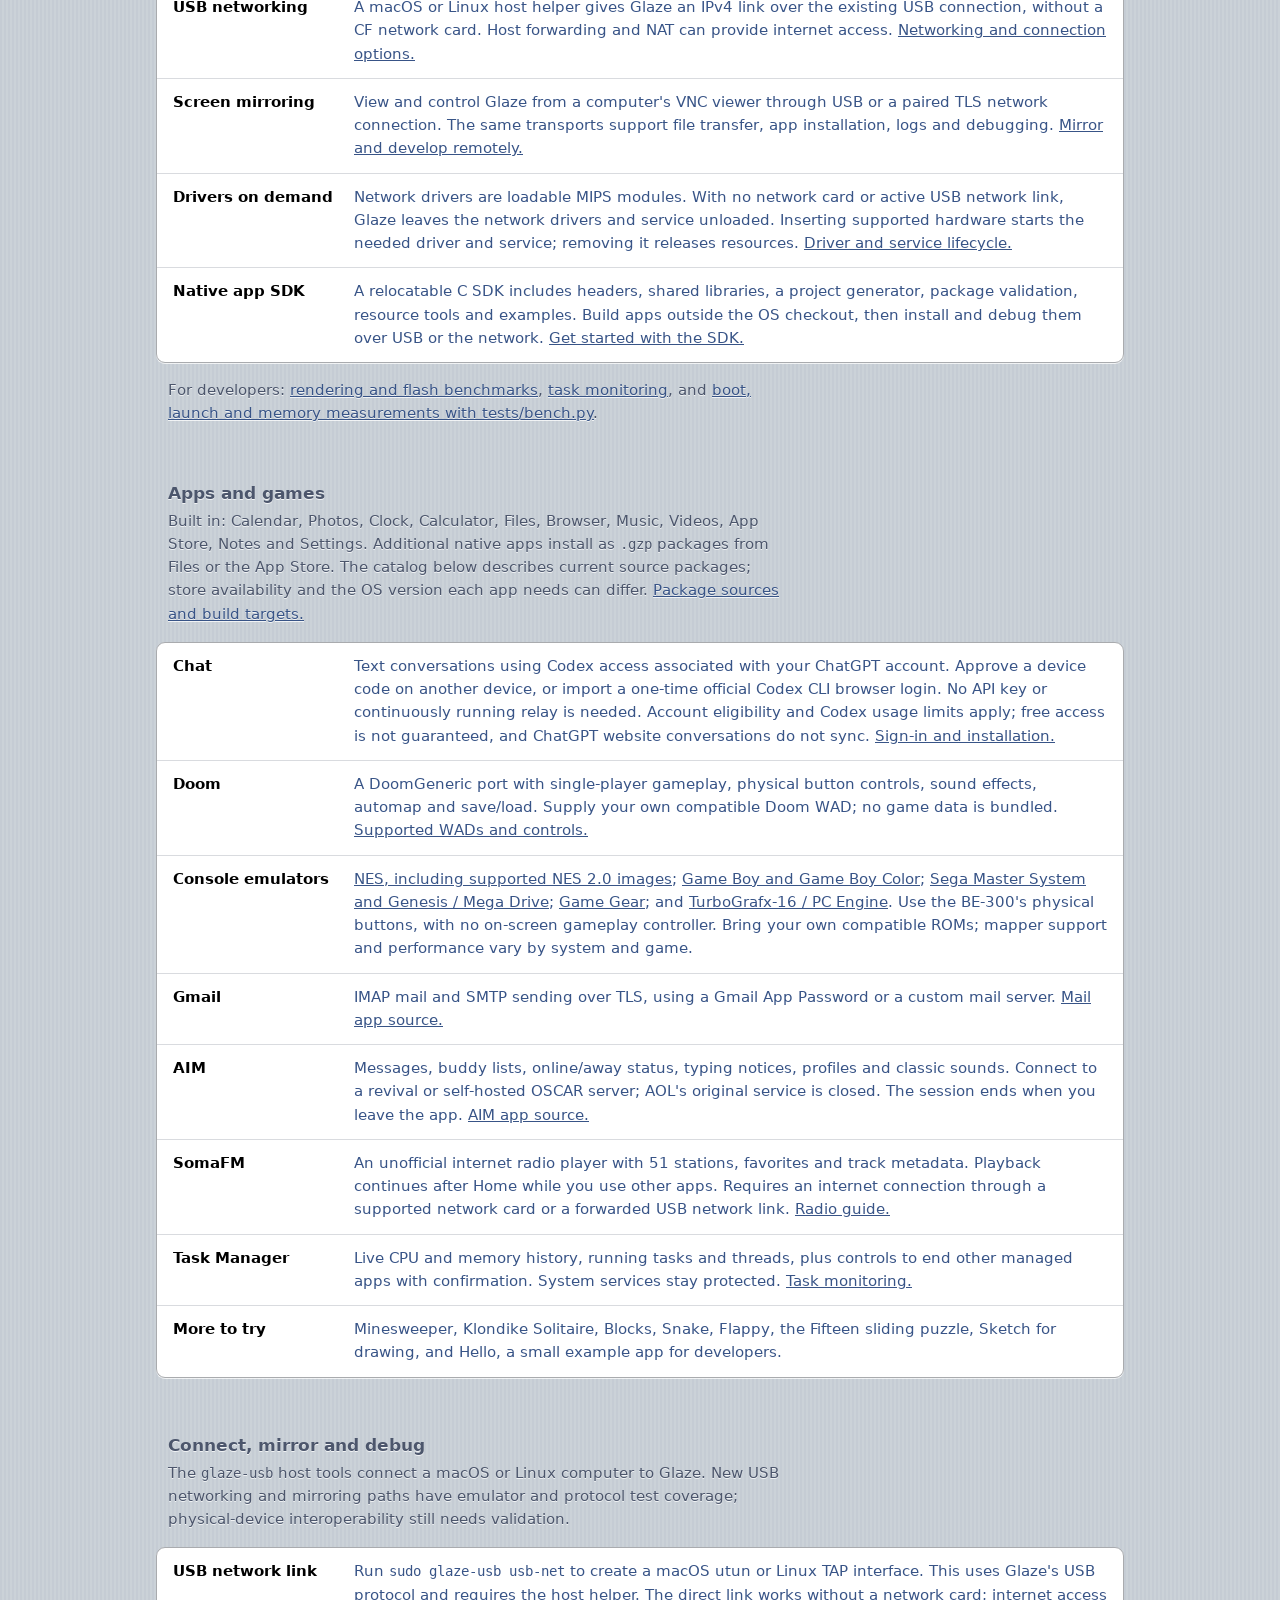
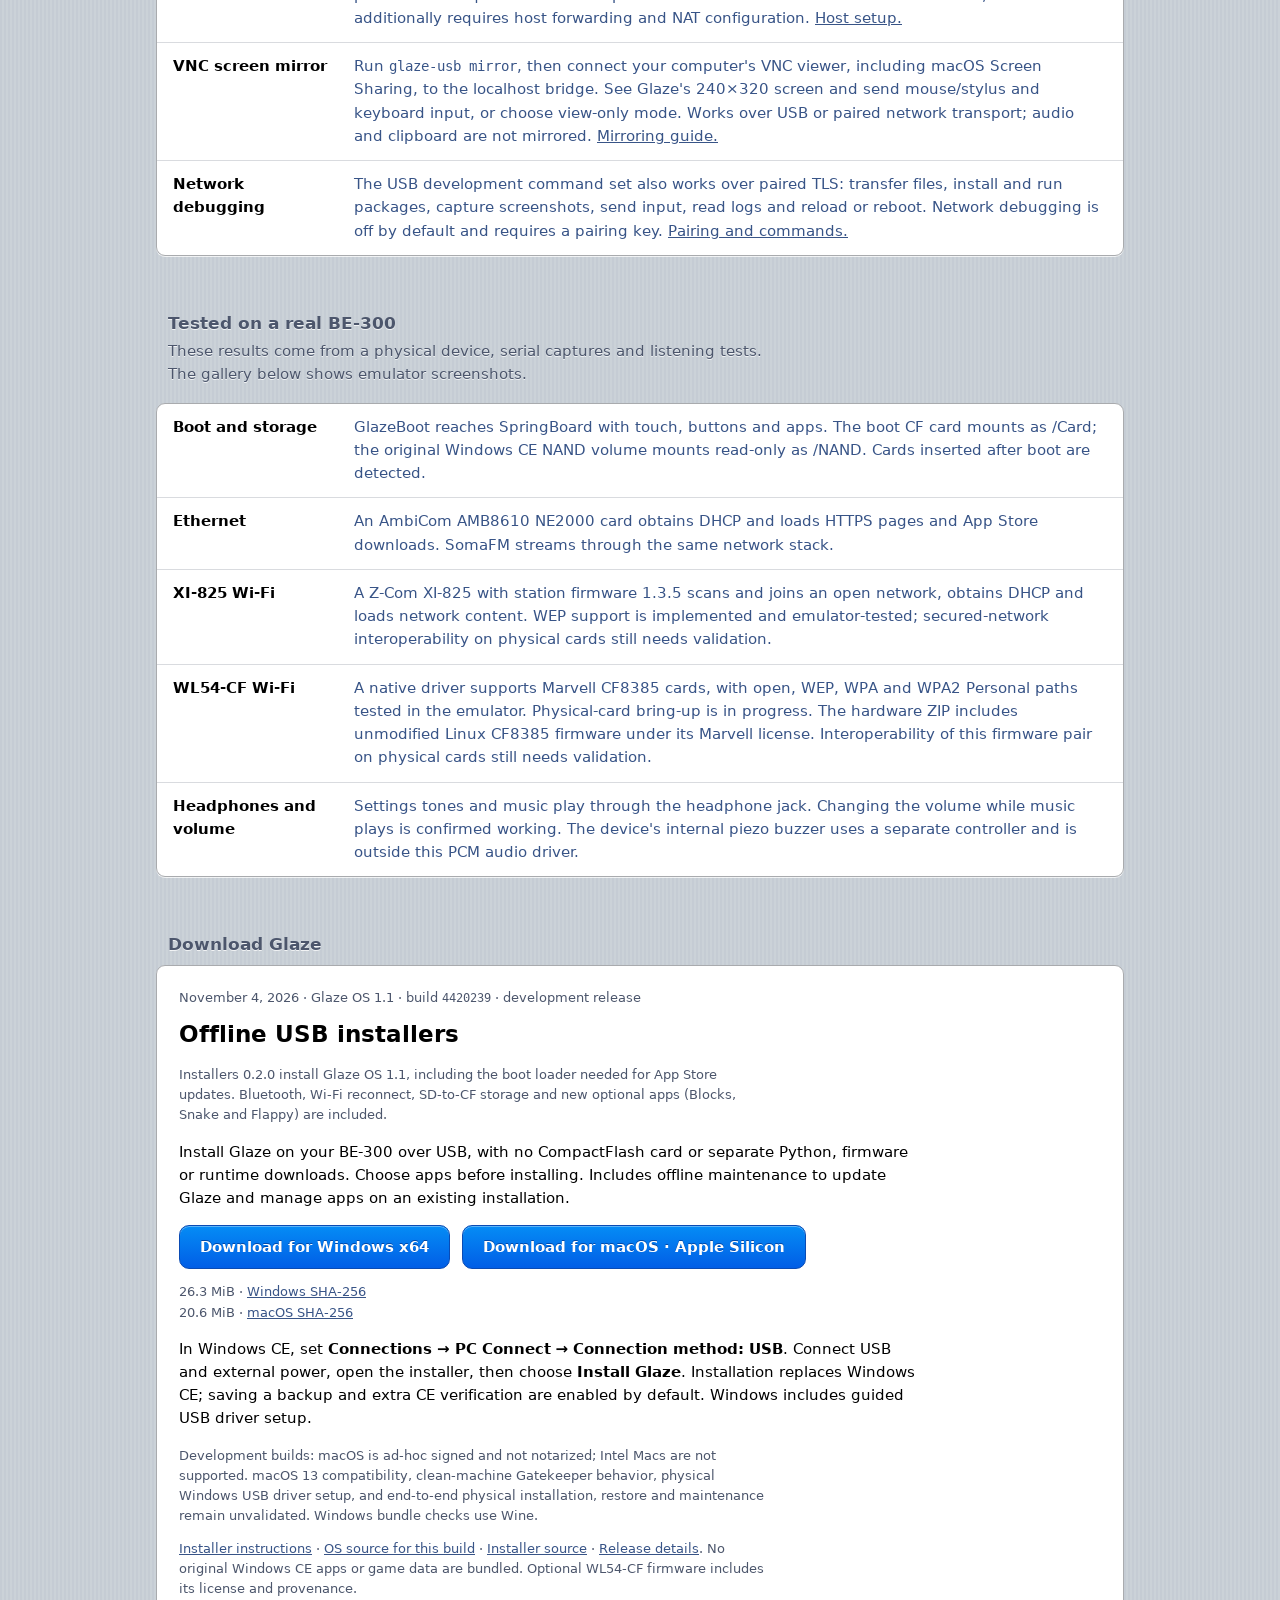
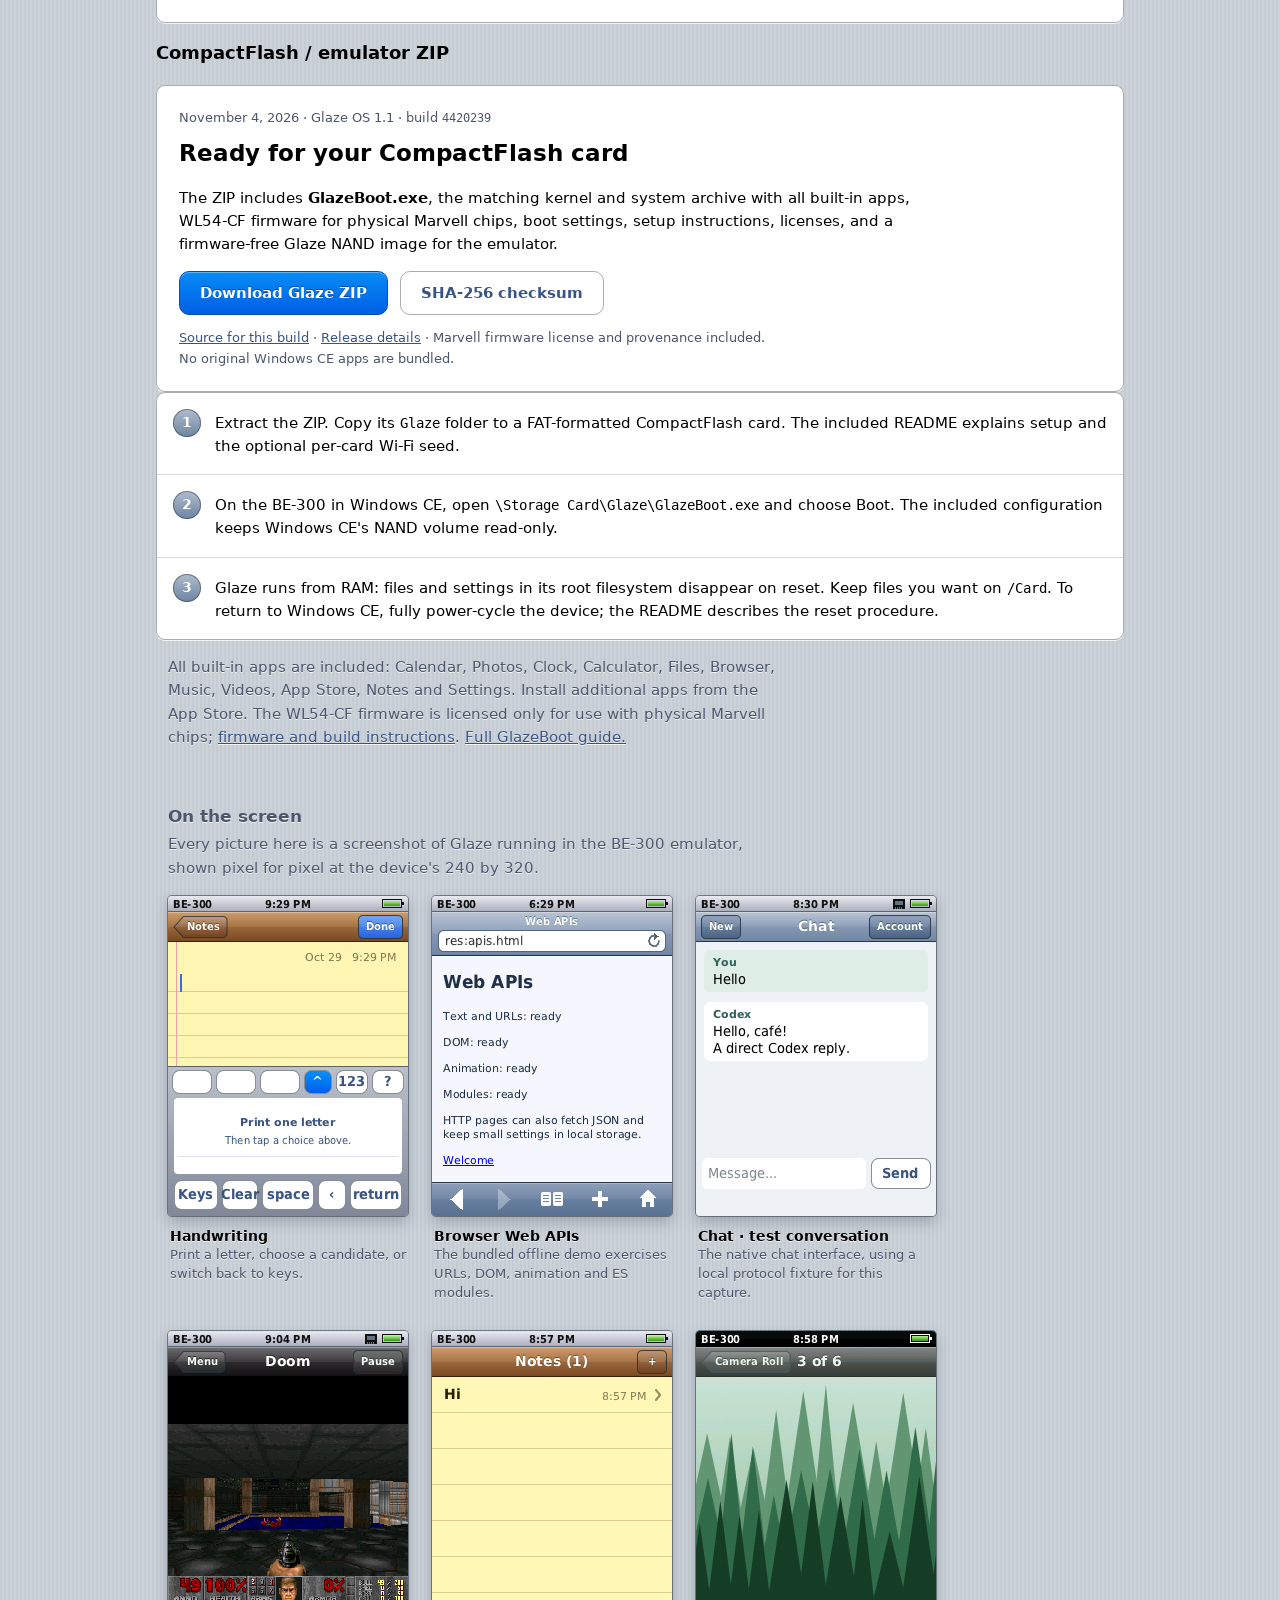
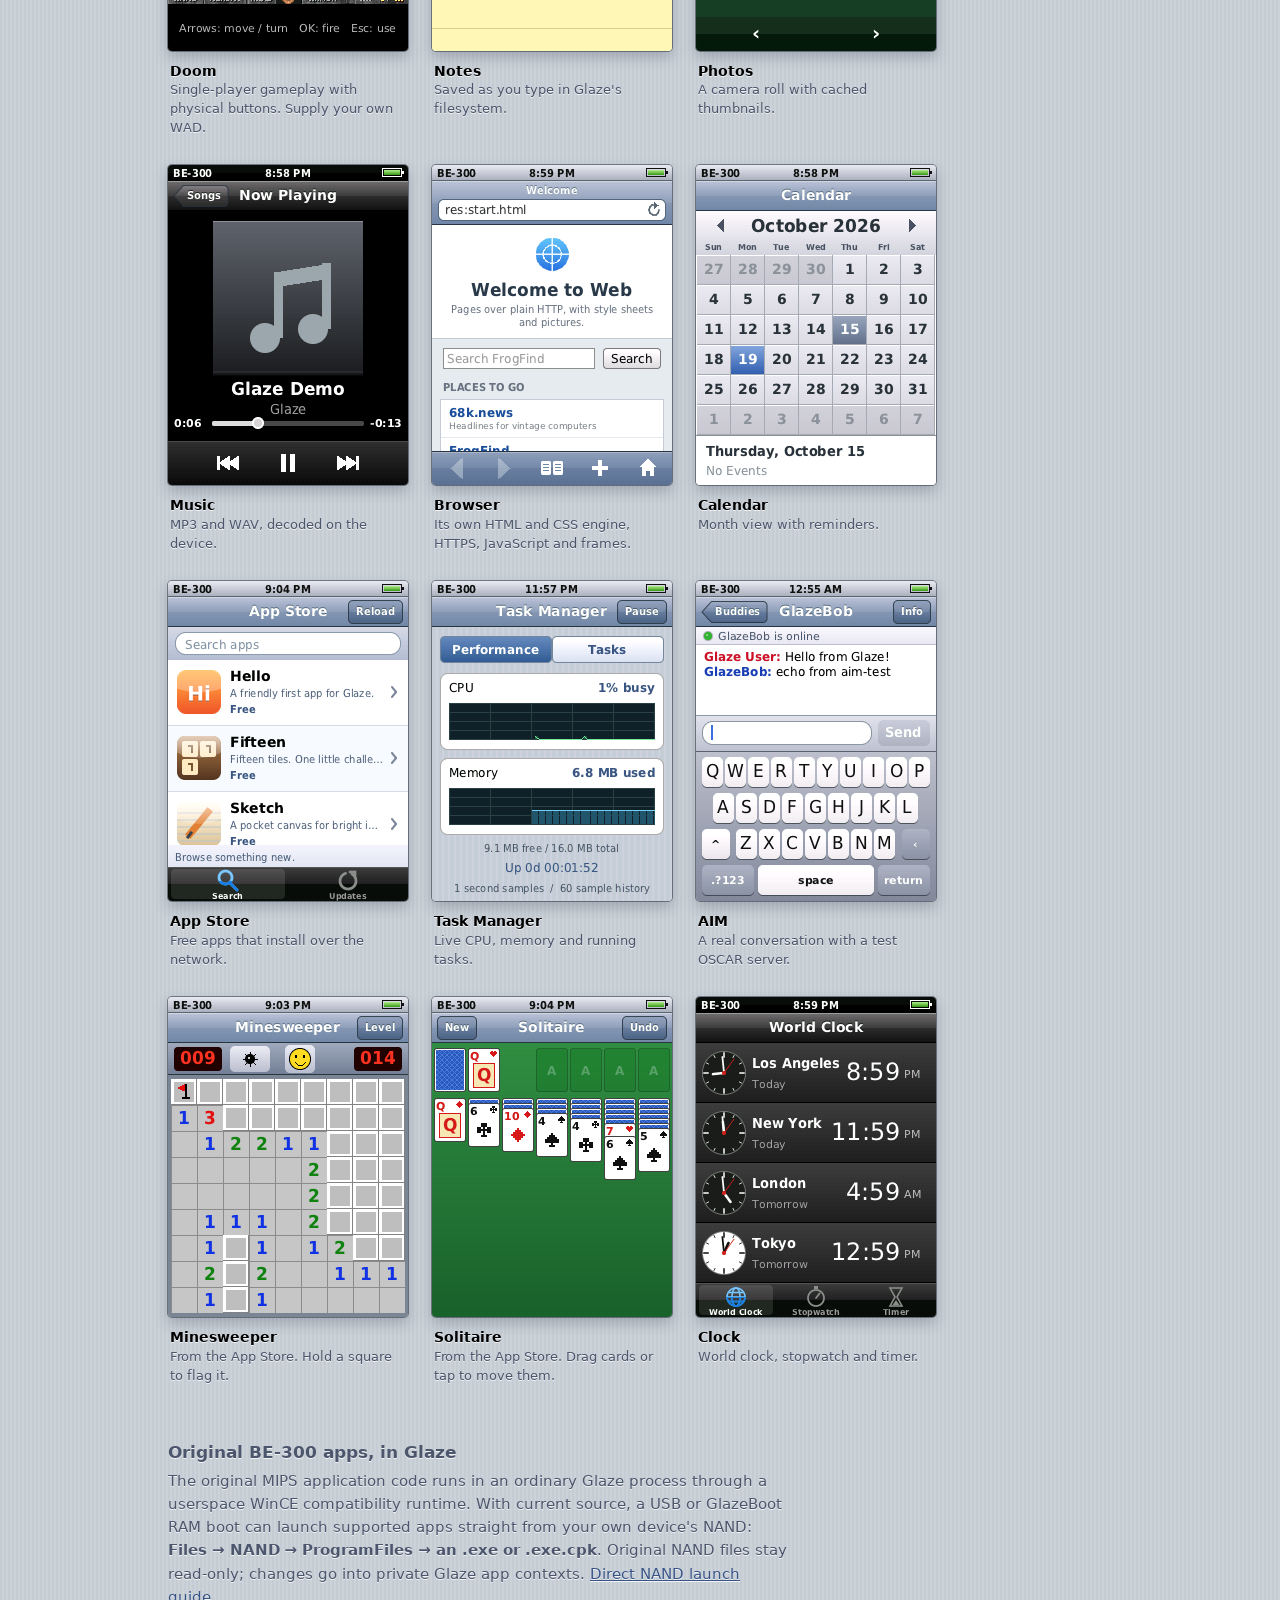
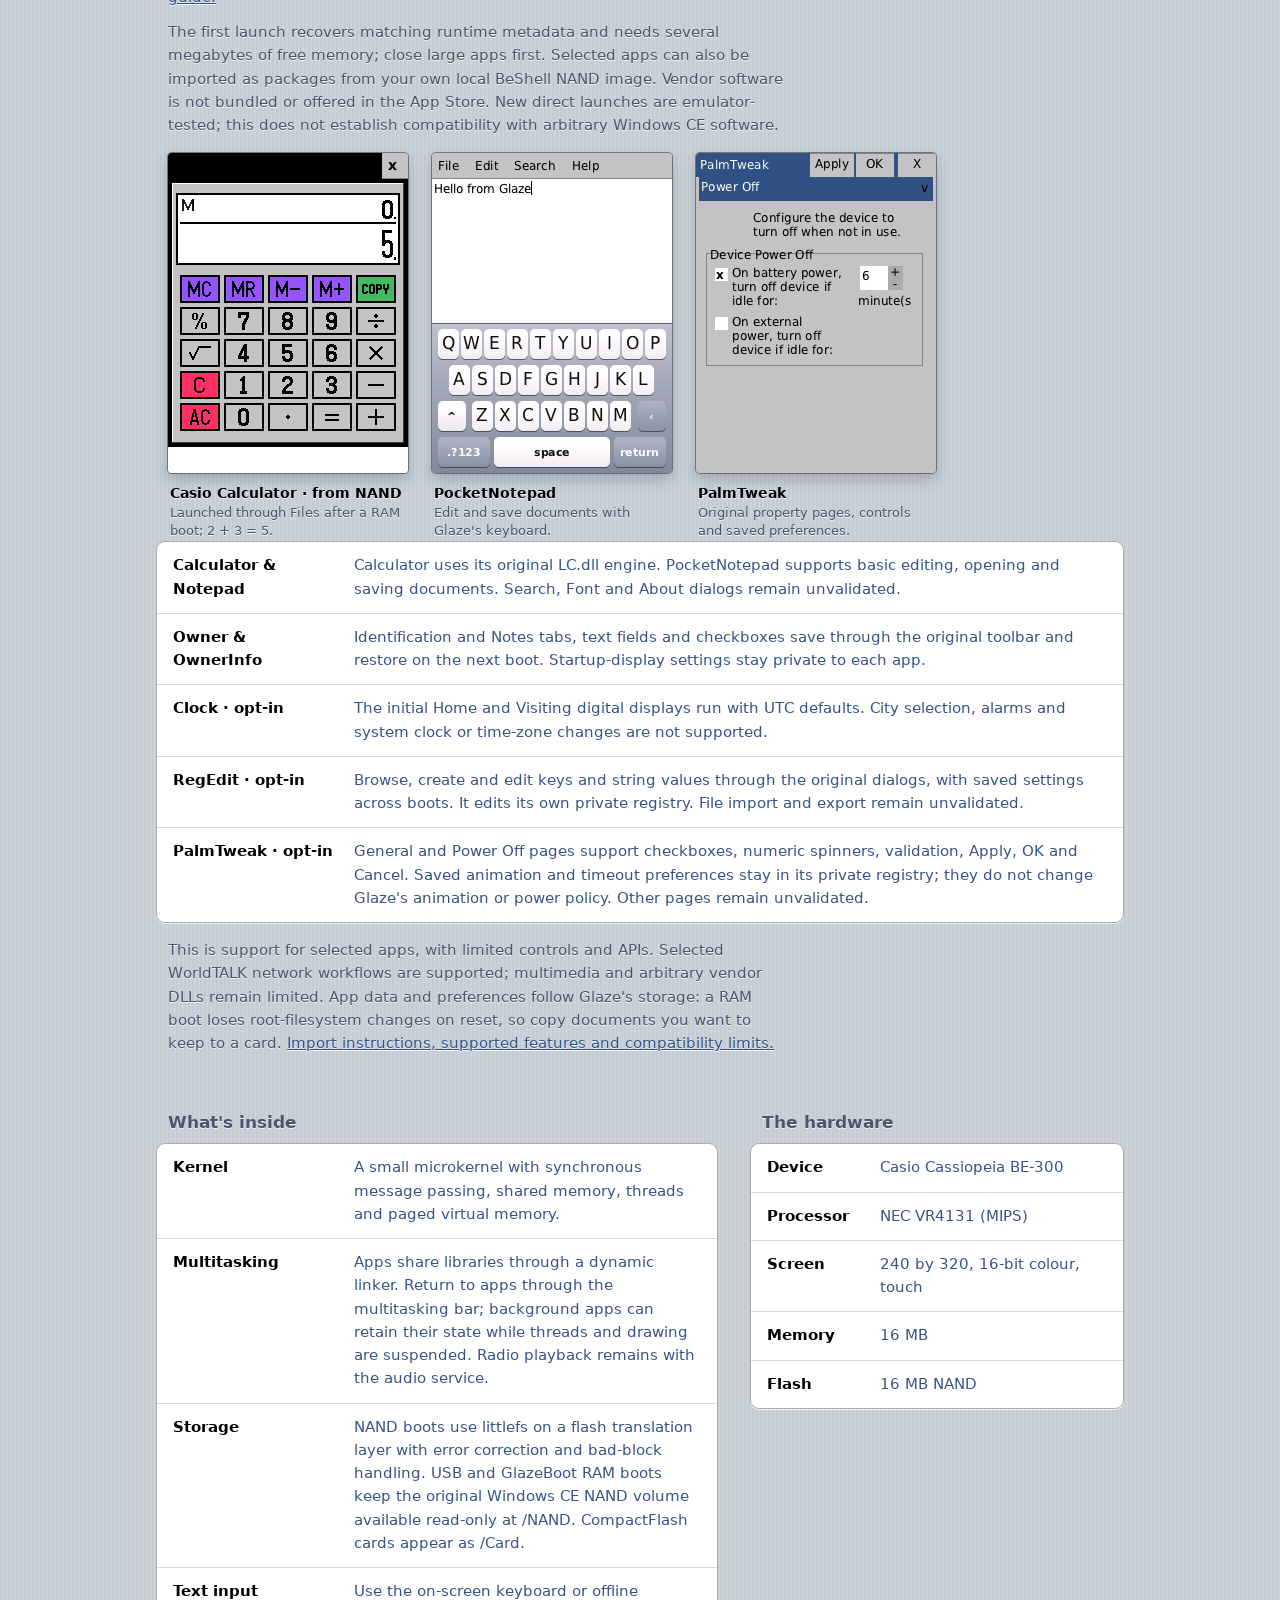
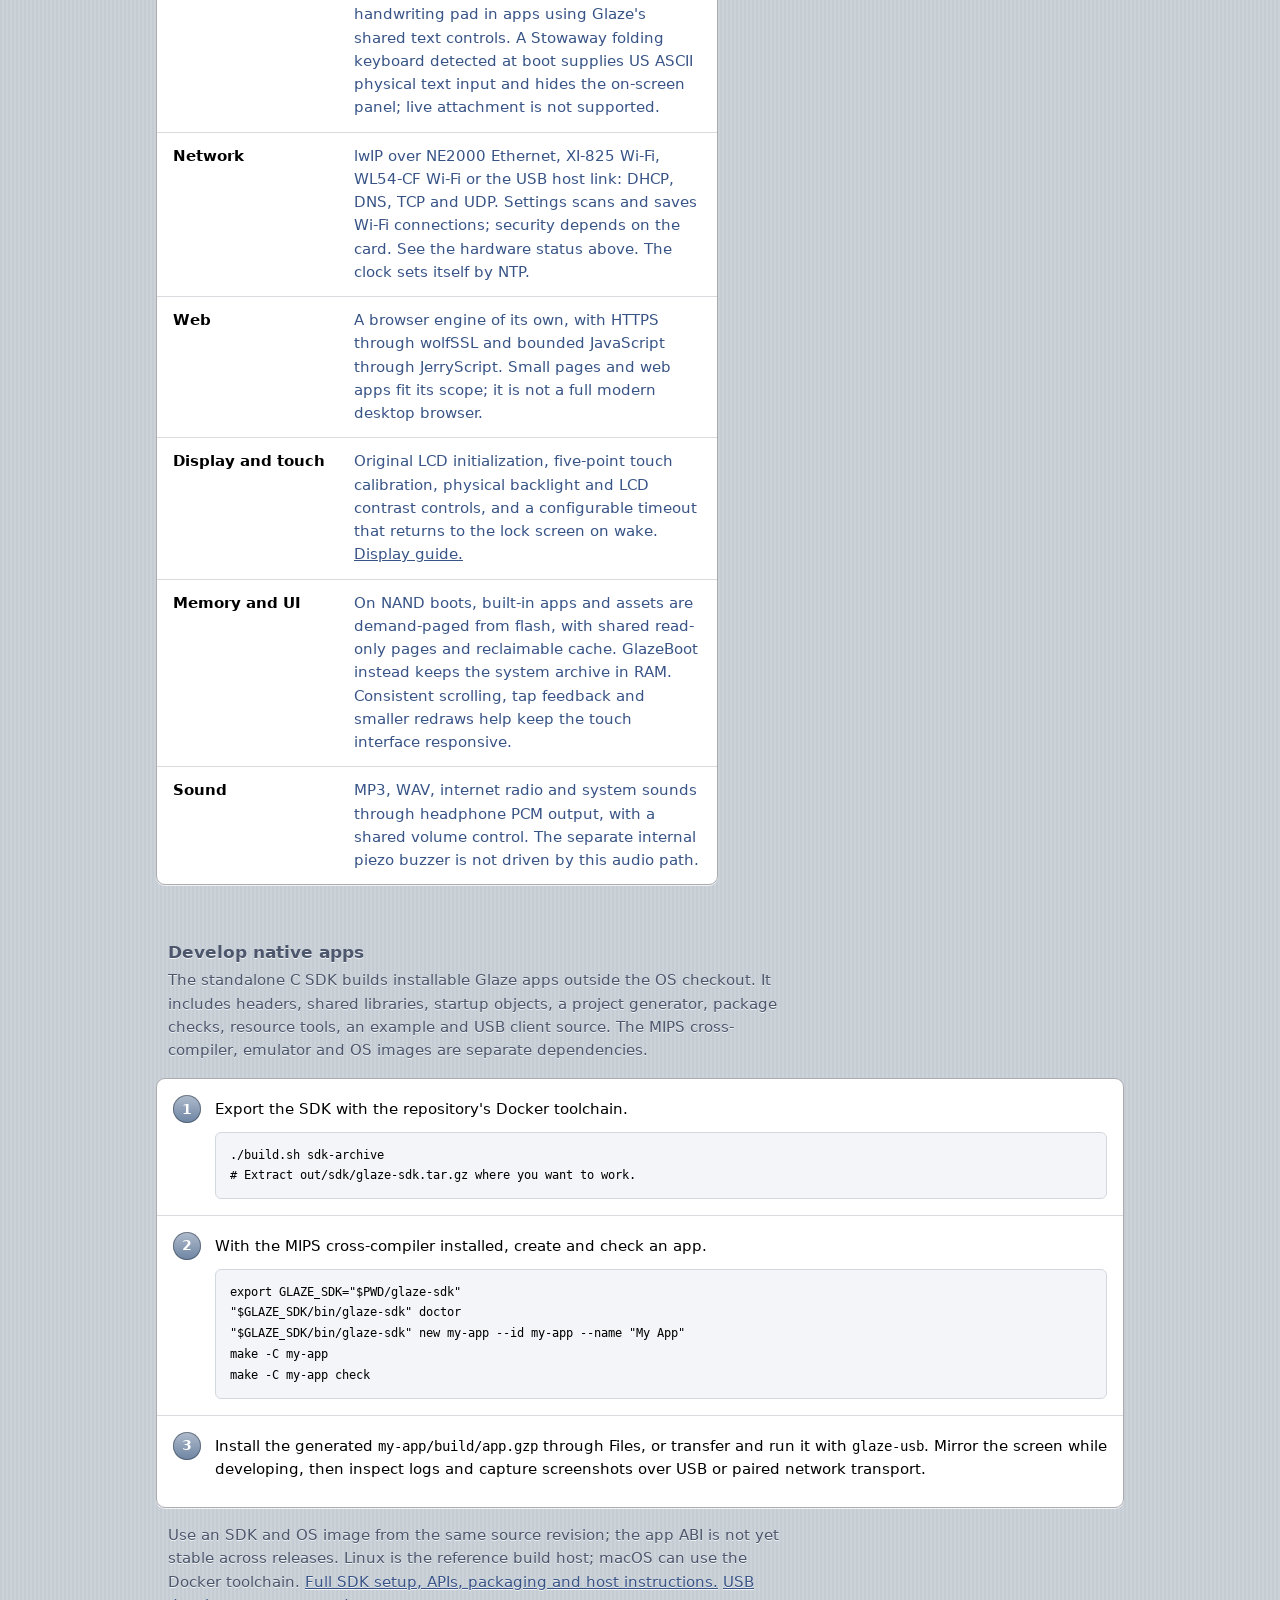
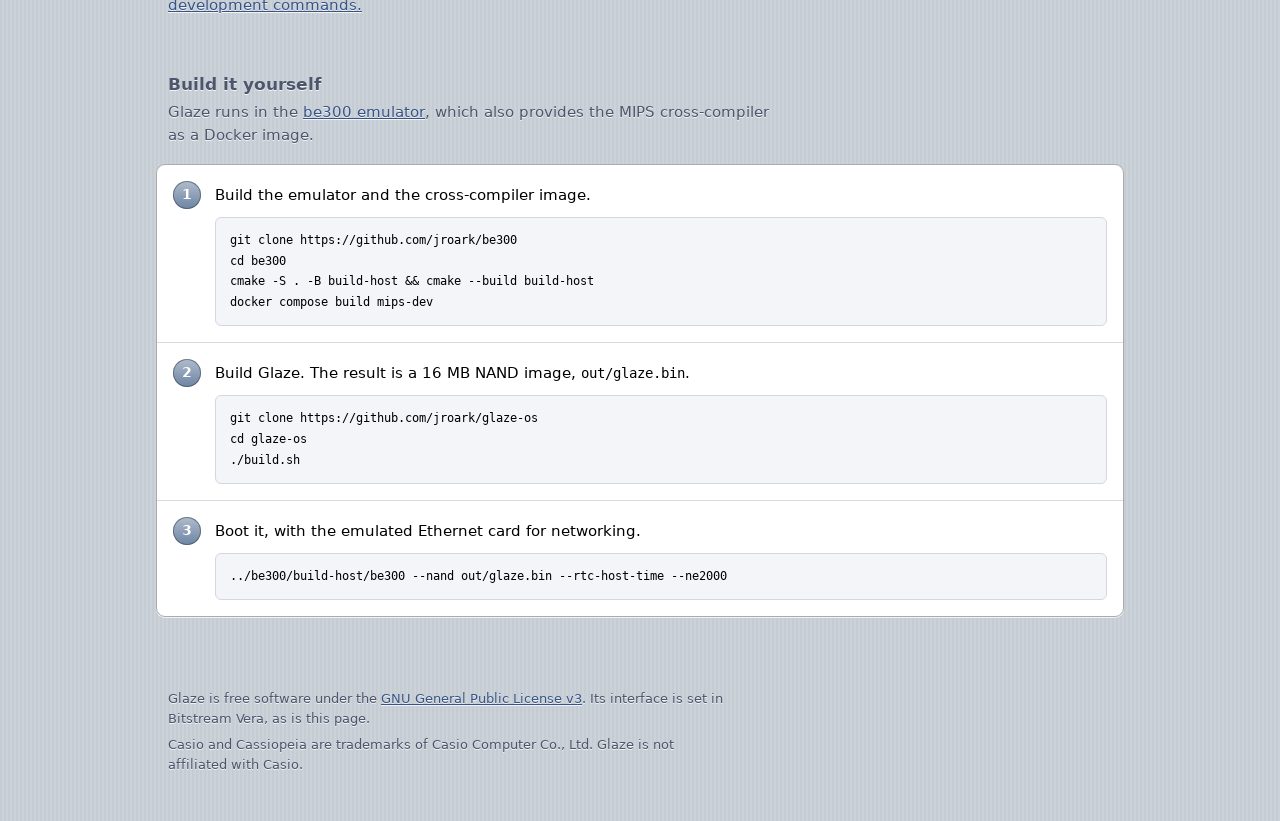
==== commit cd9795f0: "Publish Glaze OS 1.1: installers 0.2.0, CF ZIP and new store apps - Downloads: installers 0.2.0 (Win" ====
--- a/site/index.html
+++ b/site/index.html
@@ -64,8 +64,10 @@
 
     <section aria-labelledby="latest">
       <h2 id="latest">New in Glaze</h2>
-      <p class="section-note">Updated <time datetime="2026-10-29">October 29, 2026</time>. These features are in <a href="https://github.com/jroark/glaze-os">current source</a>. The <a href="#download">offline USB installers</a> include these features. The older CompactFlash ZIP predates this update. The hosted emulator may also run an older image.</p>
-      <dl class="group">
+      <p class="section-note">Updated <time datetime="2026-11-04">November 4, 2026</time> for Glaze OS 1.1. The <a href="#download">offline USB installers</a>, the CompactFlash ZIP and the <a href="https://linux4be.com/?image=glaze&amp;boot=1&amp;card=none&amp;keyboard=0">hosted emulator</a> all run this release.</p>
+      <dl class="group">
+        <div class="row"><dt>CF Bluetooth</dt><dd>With a SMART/Brainboxes Bluetooth CF card, Settings → Bluetooth scans for nearby devices, connects a serial port with a PIN, and streams music, radio and other app audio to an A2DP speaker. The status bar shows when Bluetooth is connected. HID, file transfer and BLE are not supported. <a href="https://github.com/jroark/glaze-os/blob/main/docs/hardware/BLUETOOTH.md">Bluetooth guide.</a></dd></div>
+        <div class="row"><dt>Updates from the App Store</dt><dd>A Glaze installed in NAND can update itself: App Store → Updates downloads the signed OS, verifies it and installs it on restart, keeping your files and settings. Requires the boot loader (SPL 3) included with Glaze OS 1.1 installations. Devices installed with Glaze 1.0 have an older boot loader, so the App Store doesn't offer them updates; replacing it while keeping files currently uses the developer USB procedure. <a href="https://github.com/jroark/glaze-os/blob/main/docs/os/OTA.md">How updates work.</a></dd></div>
         <div class="row"><dt>Handwriting input</dt><dd>Tap <strong>Write</strong> on the keyboard to print one letter or digit at a time, then tap a candidate to insert it. Recognition runs entirely on the device, with a shape guide and Settings practice pad. Switch back to keys whenever you like. <a href="https://github.com/jroark/glaze-os/blob/main/docs/os/HANDWRITING.md">Handwriting guide.</a></dd></div>
         <div class="row"><dt>Browser Web APIs</dt><dd>JerryScript JavaScript, frames and iframes now have asynchronous <code>fetch</code> for GET/POST, URL and UTF-8 tools, origin-scoped local/session storage, more DOM and event APIs, animation callbacks and ES modules. Designed for small web apps within the BE-300's memory; many modern sites still require unsupported APIs. <a href="https://github.com/jroark/glaze-os/blob/main/docs/apps/BROWSER_WEB_APIS.md">Supported Web APIs and limits.</a></dd></div>
         <div class="row"><dt>Launch apps from NAND</dt><dd>After a USB or GlazeBoot RAM boot, open <strong>Files → NAND → ProgramFiles</strong> and select a supported original <code>.exe</code> or <code>.exe.cpk</code>. Glaze recovers matching runtime metadata from your device and keeps the source NAND read-only. <a href="#compatibility">Compatibility and setup.</a></dd></div>
@@ -89,7 +91,7 @@
         <div class="row"><dt>AIM</dt><dd>Messages, buddy lists, online/away status, typing notices, profiles and classic sounds. Connect to a revival or self-hosted OSCAR server; AOL's original service is closed. The session ends when you leave the app. <a href="https://github.com/jroark/glaze-apps/tree/main/packages/aim">AIM app source.</a></dd></div>
         <div class="row"><dt>SomaFM</dt><dd>An unofficial internet radio player with 51 stations, favorites and track metadata. Playback continues after Home while you use other apps. Requires an internet connection through a supported network card or a forwarded USB network link. <a href="https://github.com/jroark/glaze-apps/blob/main/docs/SOMAFM.md">Radio guide.</a></dd></div>
         <div class="row"><dt>Task Manager</dt><dd>Live CPU and memory history, running tasks and threads, plus controls to end other managed apps with confirmation. System services stay protected. <a href="https://github.com/jroark/glaze-os/blob/main/docs/apps/TASK_MANAGER.md">Task monitoring.</a></dd></div>
-        <div class="row"><dt>More to try</dt><dd>Minesweeper, Klondike Solitaire, the Fifteen sliding puzzle, Sketch for drawing, and Hello, a small example app for developers.</dd></div>
+        <div class="row"><dt>More to try</dt><dd>Minesweeper, Klondike Solitaire, Blocks, Snake, Flappy, the Fifteen sliding puzzle, Sketch for drawing, and Hello, a small example app for developers.</dd></div>
       </dl>
     </section>
 
@@ -118,37 +120,36 @@
     <section class="download-section" aria-labelledby="download">
       <h2 id="download">Download Glaze</h2>
       <div class="download-card">
-        <p class="release-label">November 1, 2026 · build <code>e9490e6</code> · development release</p>
+        <p class="release-label">November 4, 2026 · Glaze OS 1.1 · build <code>4420239</code> · development release</p>
         <h3>Offline USB installers</h3>
-        <p class="download-detail">Windows installer 0.1.2 is a maintenance rebuild with the snapshot completion fix and automatic USB replug recovery. The signed OS build and macOS download are unchanged.</p>
+        <p class="download-detail">Installers 0.2.0 install Glaze OS 1.1, including the boot loader needed for App Store updates. Bluetooth, Wi-Fi reconnect, SD-to-CF storage and new optional apps (Blocks, Snake and Flappy) are included.</p>
         <p>Install Glaze on your BE-300 over USB, with no CompactFlash card or separate Python, firmware or runtime downloads. Choose apps before installing. Includes offline maintenance to update Glaze and manage apps on an existing installation.</p>
         <div class="actions">
-          <a class="button button-primary" href="downloads/Glaze-Installer-2026-11-02-0.1.2-windows-x64.exe" download>Download for Windows x64</a>
-          <a class="button button-primary" href="downloads/Glaze-Installer-2026-11-01-e9490e6-macos-arm64.dmg" download>Download for macOS · Apple Silicon</a>
-        </div>
-        <p class="download-detail">24.9 MiB · <a href="downloads/Glaze-Installer-2026-11-02-0.1.2-windows-x64.exe.sha256">Windows SHA-256</a><br>20.9 MiB · <a href="downloads/Glaze-Installer-2026-11-01-e9490e6-macos-arm64.dmg.sha256">macOS SHA-256</a></p>
+          <a class="button button-primary" href="downloads/Glaze-Installer-2026-11-04-4420239-windows-x64.exe" download>Download for Windows x64</a>
+          <a class="button button-primary" href="downloads/Glaze-Installer-2026-11-04-4420239-macos-arm64.dmg" download>Download for macOS · Apple Silicon</a>
+        </div>
+        <p class="download-detail">26.3 MiB · <a href="downloads/Glaze-Installer-2026-11-04-4420239-windows-x64.exe.sha256">Windows SHA-256</a><br>20.6 MiB · <a href="downloads/Glaze-Installer-2026-11-04-4420239-macos-arm64.dmg.sha256">macOS SHA-256</a></p>
         <p>In Windows CE, set <strong>Connections → PC Connect → Connection method: USB</strong>. Connect USB and external power, open the installer, then choose <strong>Install Glaze</strong>. Installation replaces Windows CE; saving a backup and extra CE verification are enabled by default. Windows includes guided USB driver setup.</p>
         <p class="download-detail">Development builds: macOS is ad-hoc signed and not notarized; Intel Macs are not supported. macOS 13 compatibility, clean-machine Gatekeeper behavior, physical Windows USB driver setup, and end-to-end physical installation, restore and maintenance remain unvalidated. Windows bundle checks use Wine.</p>
-        <p class="download-detail"><a href="https://github.com/jroark/glaze-os/blob/e9490e6/installer/README.md">Installer instructions</a> · <a href="https://github.com/jroark/glaze-os/tree/e9490e6">OS source for this build</a> · <a href="downloads/Glaze-Installer-0.1.2-source.zip">Windows installer source</a> · <a href="downloads/installers.json">Release details</a>. No original Windows CE apps or game data are bundled. Optional WL54-CF firmware includes its license and provenance.</p>
+        <p class="download-detail"><a href="https://github.com/jroark/glaze-installer/blob/e1a0633518ee9e9be5a1164e39c6f845842bbb82/installer/README.md">Installer instructions</a> · <a href="https://github.com/jroark/glaze-os/tree/4420239733a39577777b979446b36796f589073b">OS source for this build</a> · <a href="downloads/Glaze-Installer-0.2.0-source.zip">Installer source</a> · <a href="downloads/installers.json">Release details</a>. No original Windows CE apps or game data are bundled. Optional WL54-CF firmware includes its license and provenance.</p>
       </div>
       <h3>CompactFlash / emulator ZIP</h3>
-      <p class="release-notice"><strong>The ZIP below is the October 25 release.</strong> Newer features described above, including handwriting, Chat, Doom, USB networking, mirroring, the SDK, expanded Web APIs and direct NAND app launching, require a build from <a href="#build">current source</a>. This ZIP has not been rebuilt for the October 29 update.</p>
       <div class="download-card">
-        <p class="release-label">October 25, 2026 · build <code>e4500c1</code></p>
+        <p class="release-label">November 4, 2026 · Glaze OS 1.1 · build <code>4420239</code></p>
         <h3>Ready for your CompactFlash card</h3>
         <p>The ZIP includes <strong>GlazeBoot.exe</strong>, the matching kernel and system archive with all built-in apps, WL54-CF firmware for physical Marvell chips, boot settings, setup instructions, licenses, and a firmware-free Glaze NAND image for the emulator.</p>
         <div class="actions">
-          <a class="button button-primary" href="downloads/glaze-2026-10-25-e4500c1-full.zip" download>Download Glaze ZIP</a>
-          <a class="button button-plain" href="downloads/glaze-2026-10-25-e4500c1-full.zip.sha256">SHA-256 checksum</a>
-        </div>
-        <p class="download-detail"><a href="https://github.com/jroark/glaze-os/tree/e4500c1204252cdf37bc8dfd86e8e678bc7b641a">Source for this build</a> · <a href="downloads/latest.json">Release details</a> · Marvell firmware license and provenance included. No original Windows CE apps are bundled.</p>
+          <a class="button button-primary" href="downloads/glaze-2026-11-04-4420239-full.zip" download>Download Glaze ZIP</a>
+          <a class="button button-plain" href="downloads/glaze-2026-11-04-4420239-full.zip.sha256">SHA-256 checksum</a>
+        </div>
+        <p class="download-detail"><a href="https://github.com/jroark/glaze-os/tree/4420239733a39577777b979446b36796f589073b">Source for this build</a> · <a href="downloads/latest.json">Release details</a> · Marvell firmware license and provenance included. No original Windows CE apps are bundled.</p>
       </div>
       <ol class="group steps download-steps">
         <li class="step"><div><p>Extract the ZIP. Copy its <code>Glaze</code> folder to a FAT-formatted CompactFlash card. The included README explains setup and the optional per-card Wi-Fi seed.</p></div></li>
         <li class="step"><div><p>On the BE-300 in Windows CE, open <code>\Storage Card\Glaze\GlazeBoot.exe</code> and choose Boot. The included configuration keeps Windows CE's NAND volume read-only.</p></div></li>
         <li class="step"><div><p>Glaze runs from RAM: files and settings in its root filesystem disappear on reset. Keep files you want on <code>/Card</code>. To return to Windows CE, fully power-cycle the device; the README describes the reset procedure.</p></div></li>
       </ol>
-      <p class="section-note section-followup">All built-in apps are included: Calendar, Photos, Clock, Calculator, Files, Browser, Music, Videos, App Store, Notes and Settings. Install additional apps from the App Store. The WL54-CF firmware is licensed only for use with physical Marvell chips; <a href="https://github.com/jroark/glaze-os/blob/main/docs/WL54CF.md">firmware and build instructions</a>. <a href="https://github.com/jroark/glaze-os/blob/main/docs/dev/GLAZEBOOT.md">Full GlazeBoot guide.</a></p>
+      <p class="section-note section-followup">All built-in apps are included: Calendar, Photos, Clock, Calculator, Files, Browser, Music, Videos, App Store, Notes and Settings. Install additional apps from the App Store. The WL54-CF firmware is licensed only for use with physical Marvell chips; <a href="https://github.com/jroark/glaze-os/blob/main/docs/hardware/WL54CF.md">firmware and build instructions</a>. <a href="https://github.com/jroark/glaze-os/blob/main/docs/dev/GLAZEBOOT.md">Full GlazeBoot guide.</a></p>
     </section>
 
     <section aria-labelledby="screens">
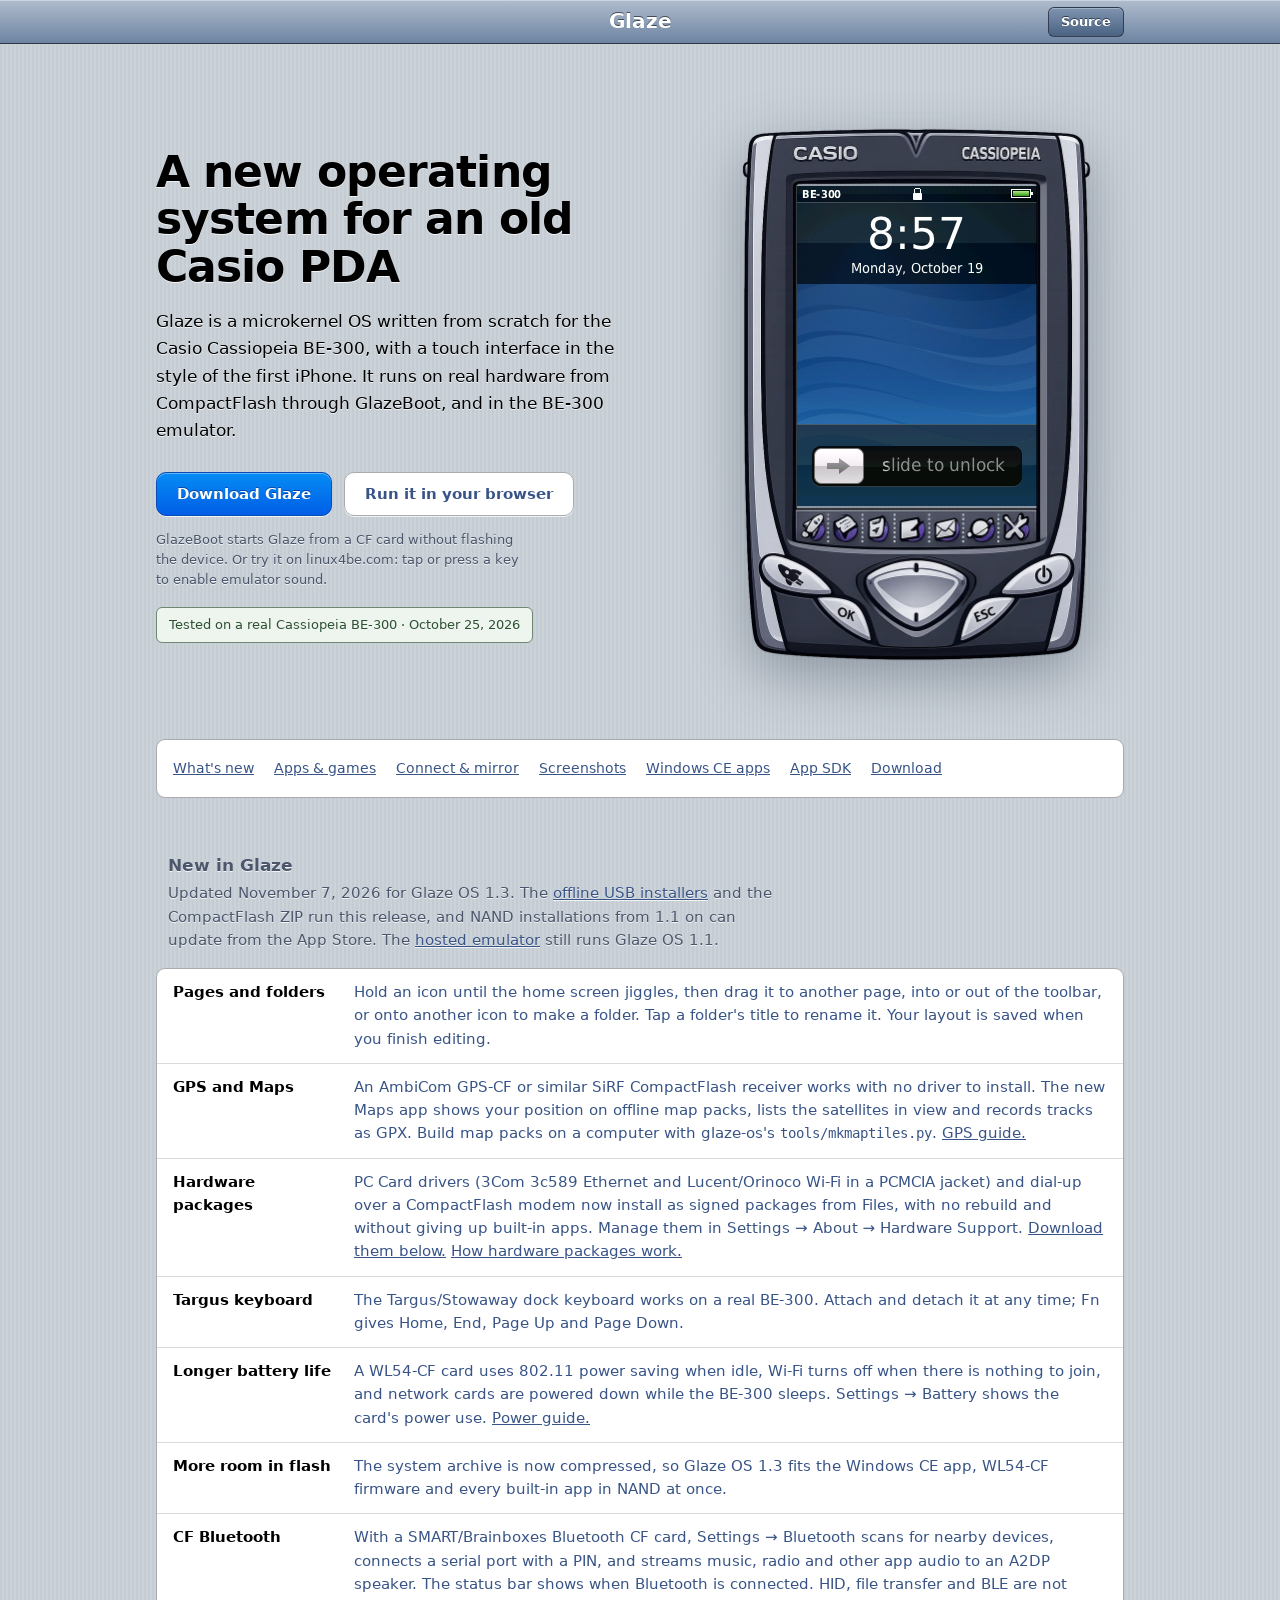
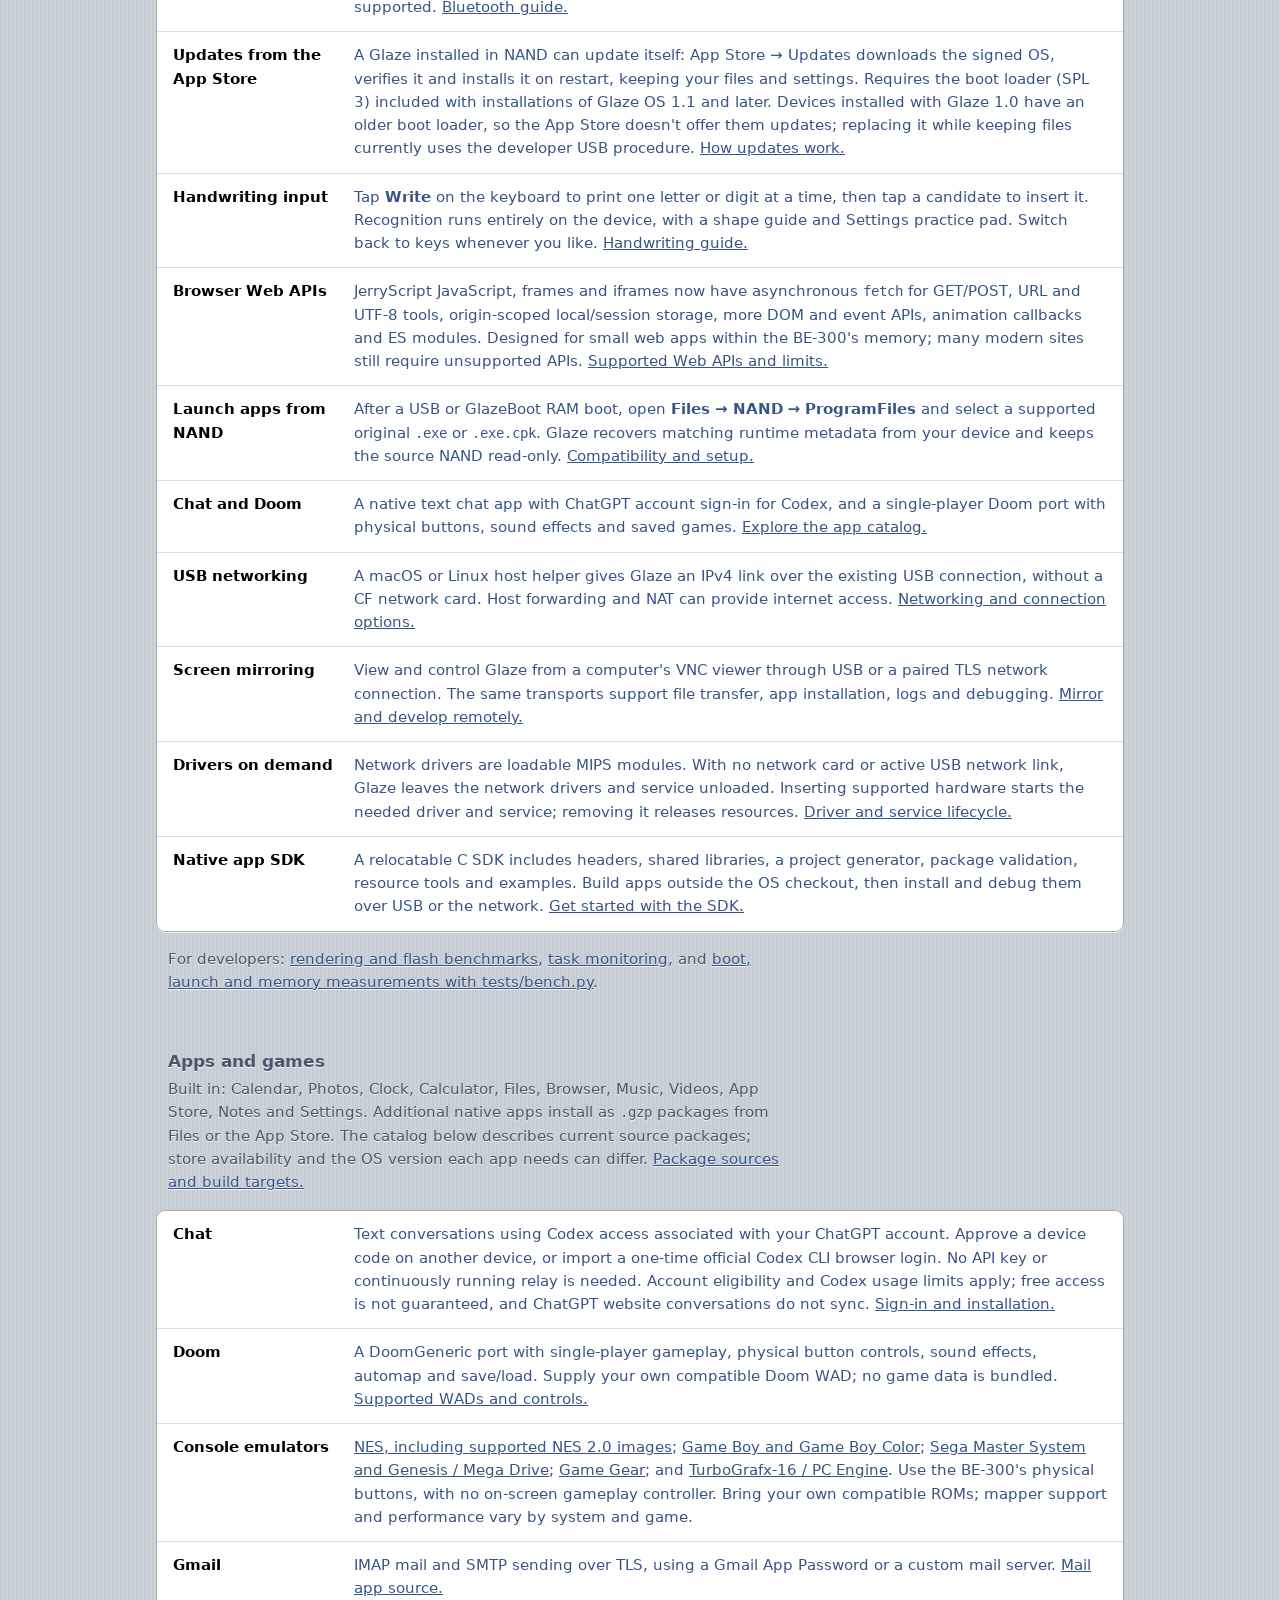
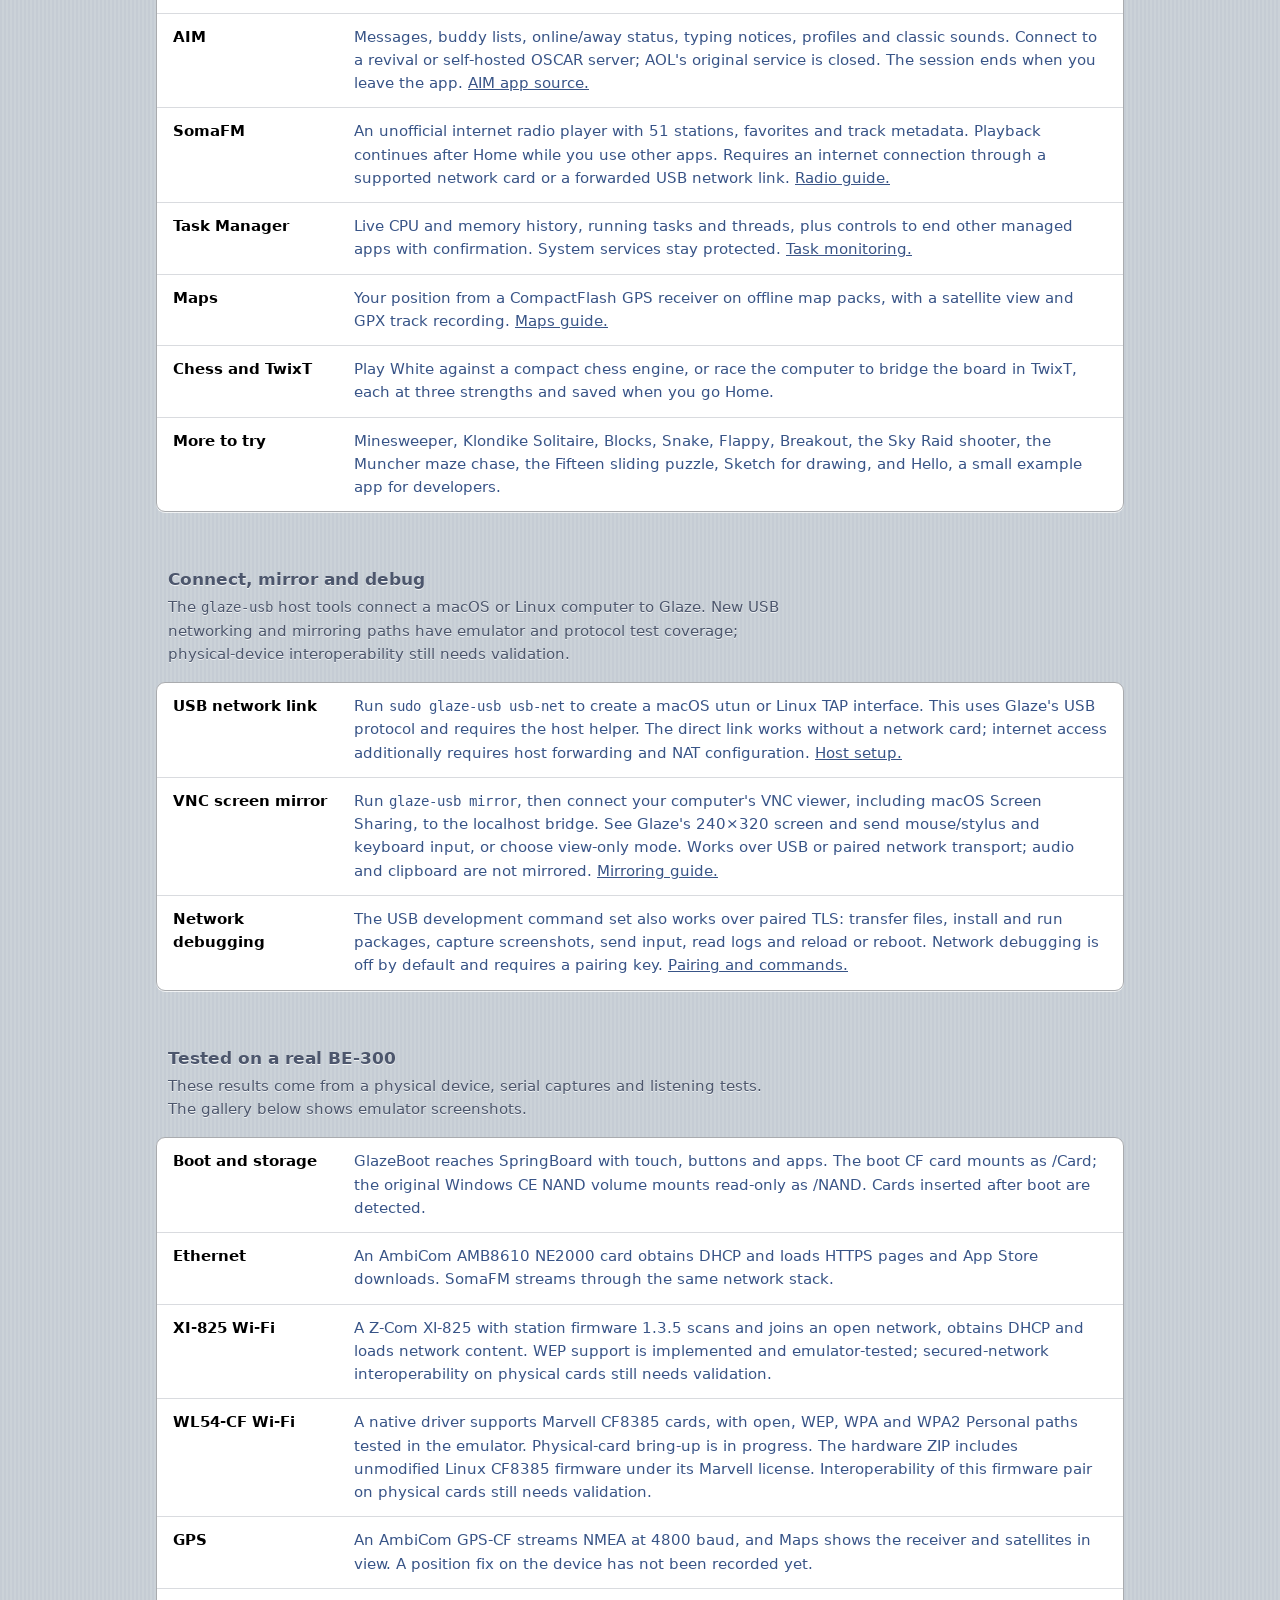
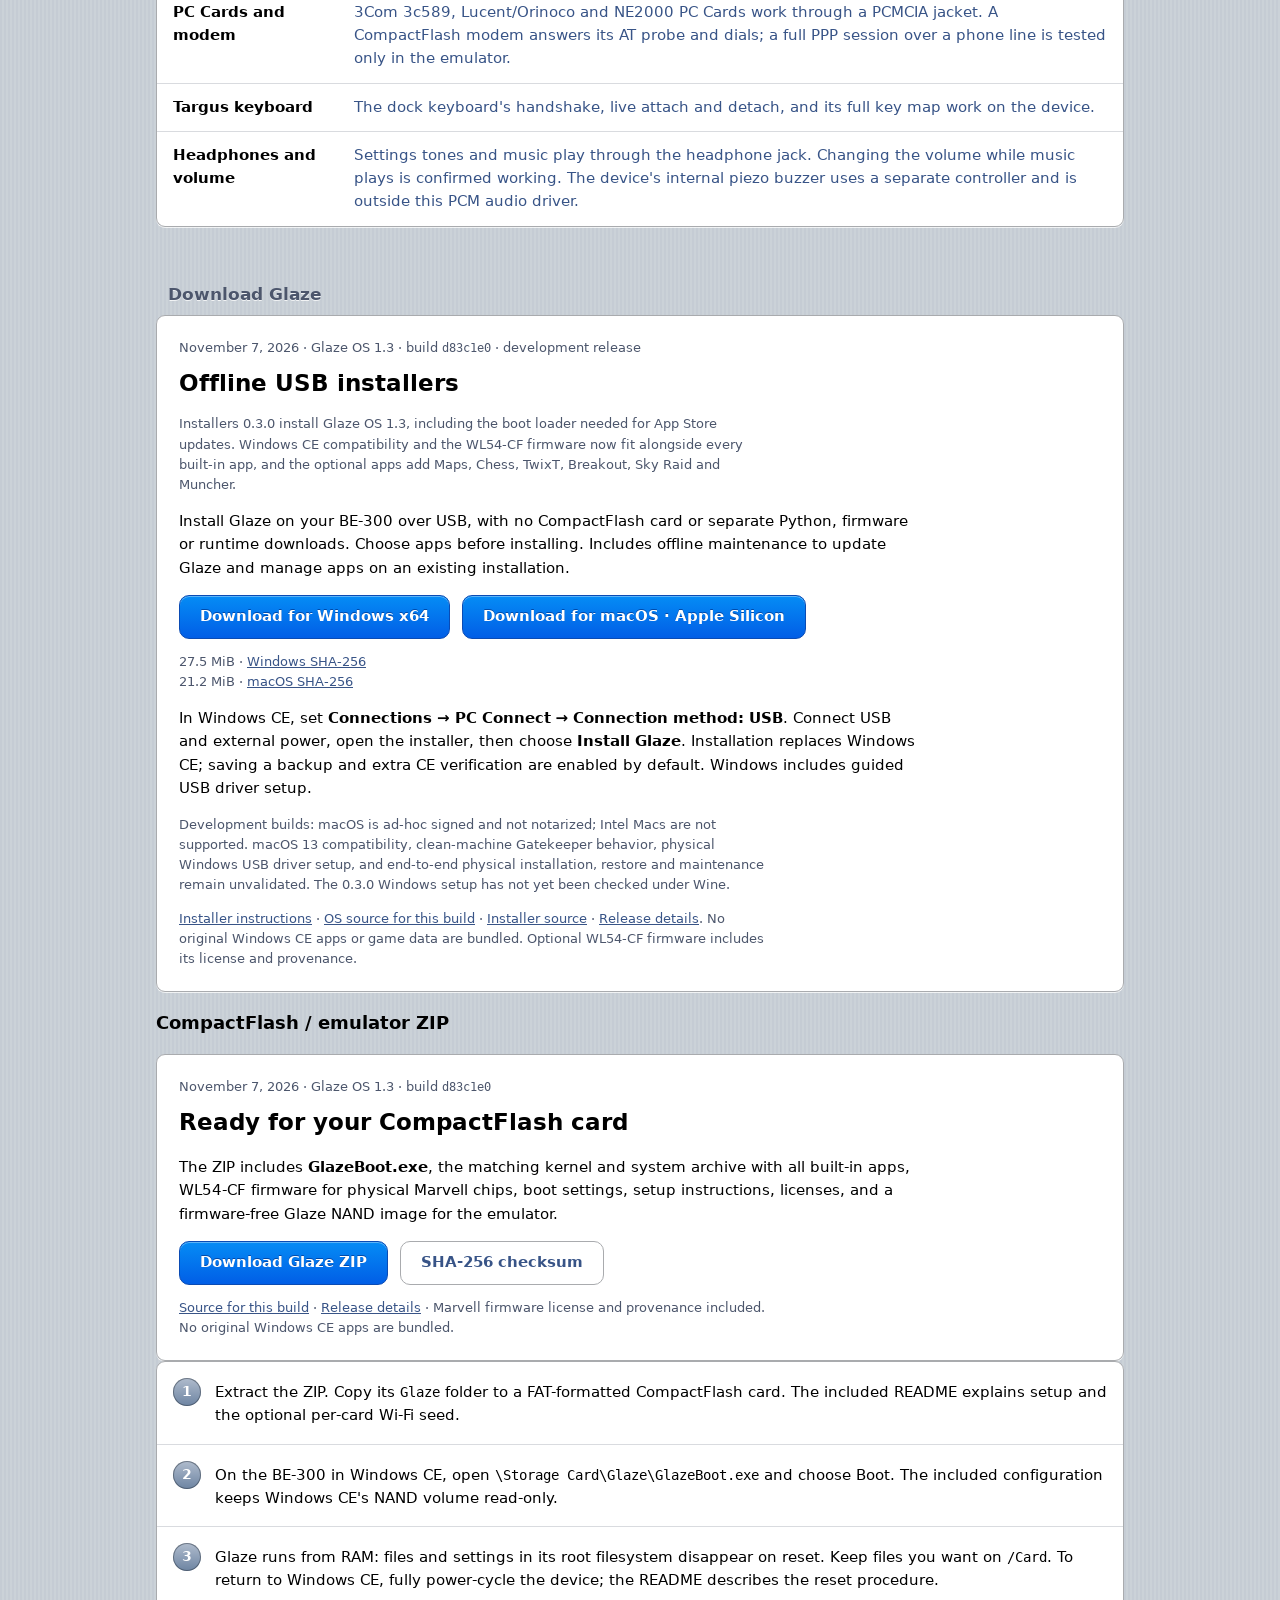
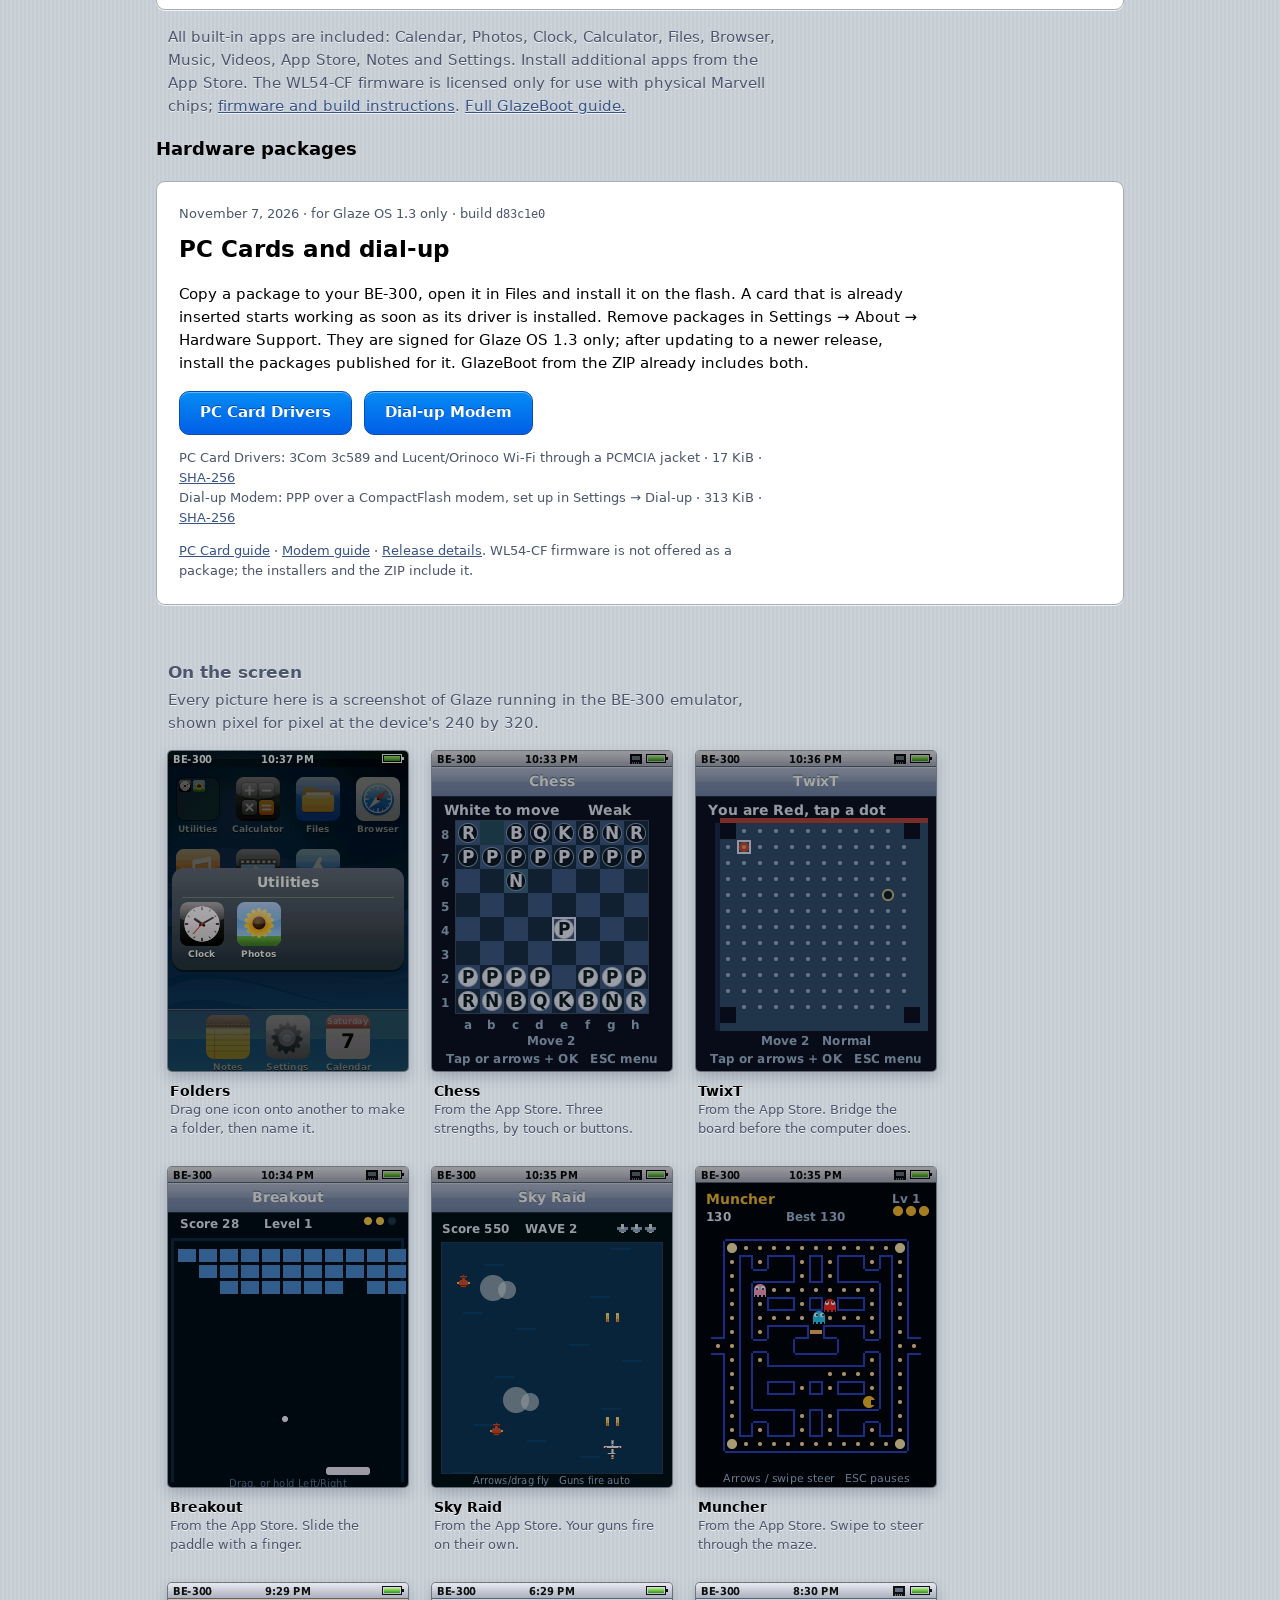
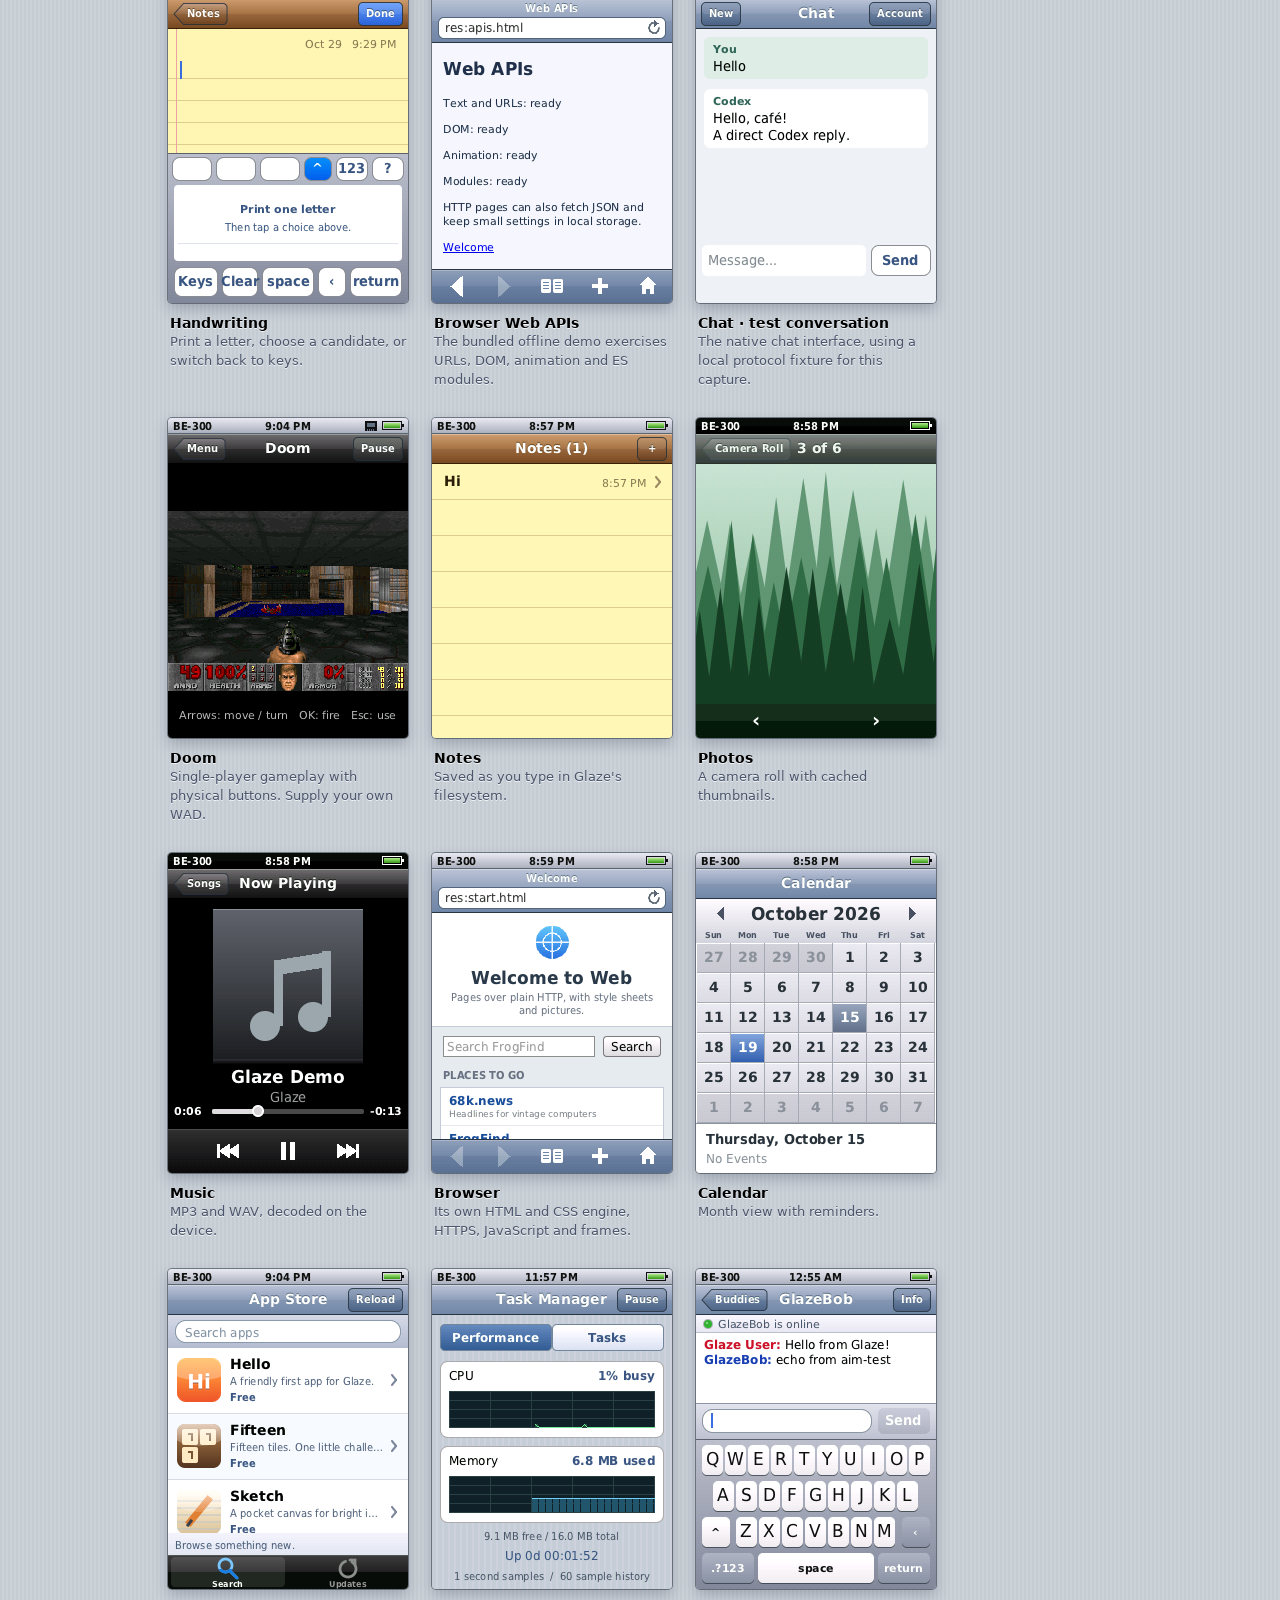
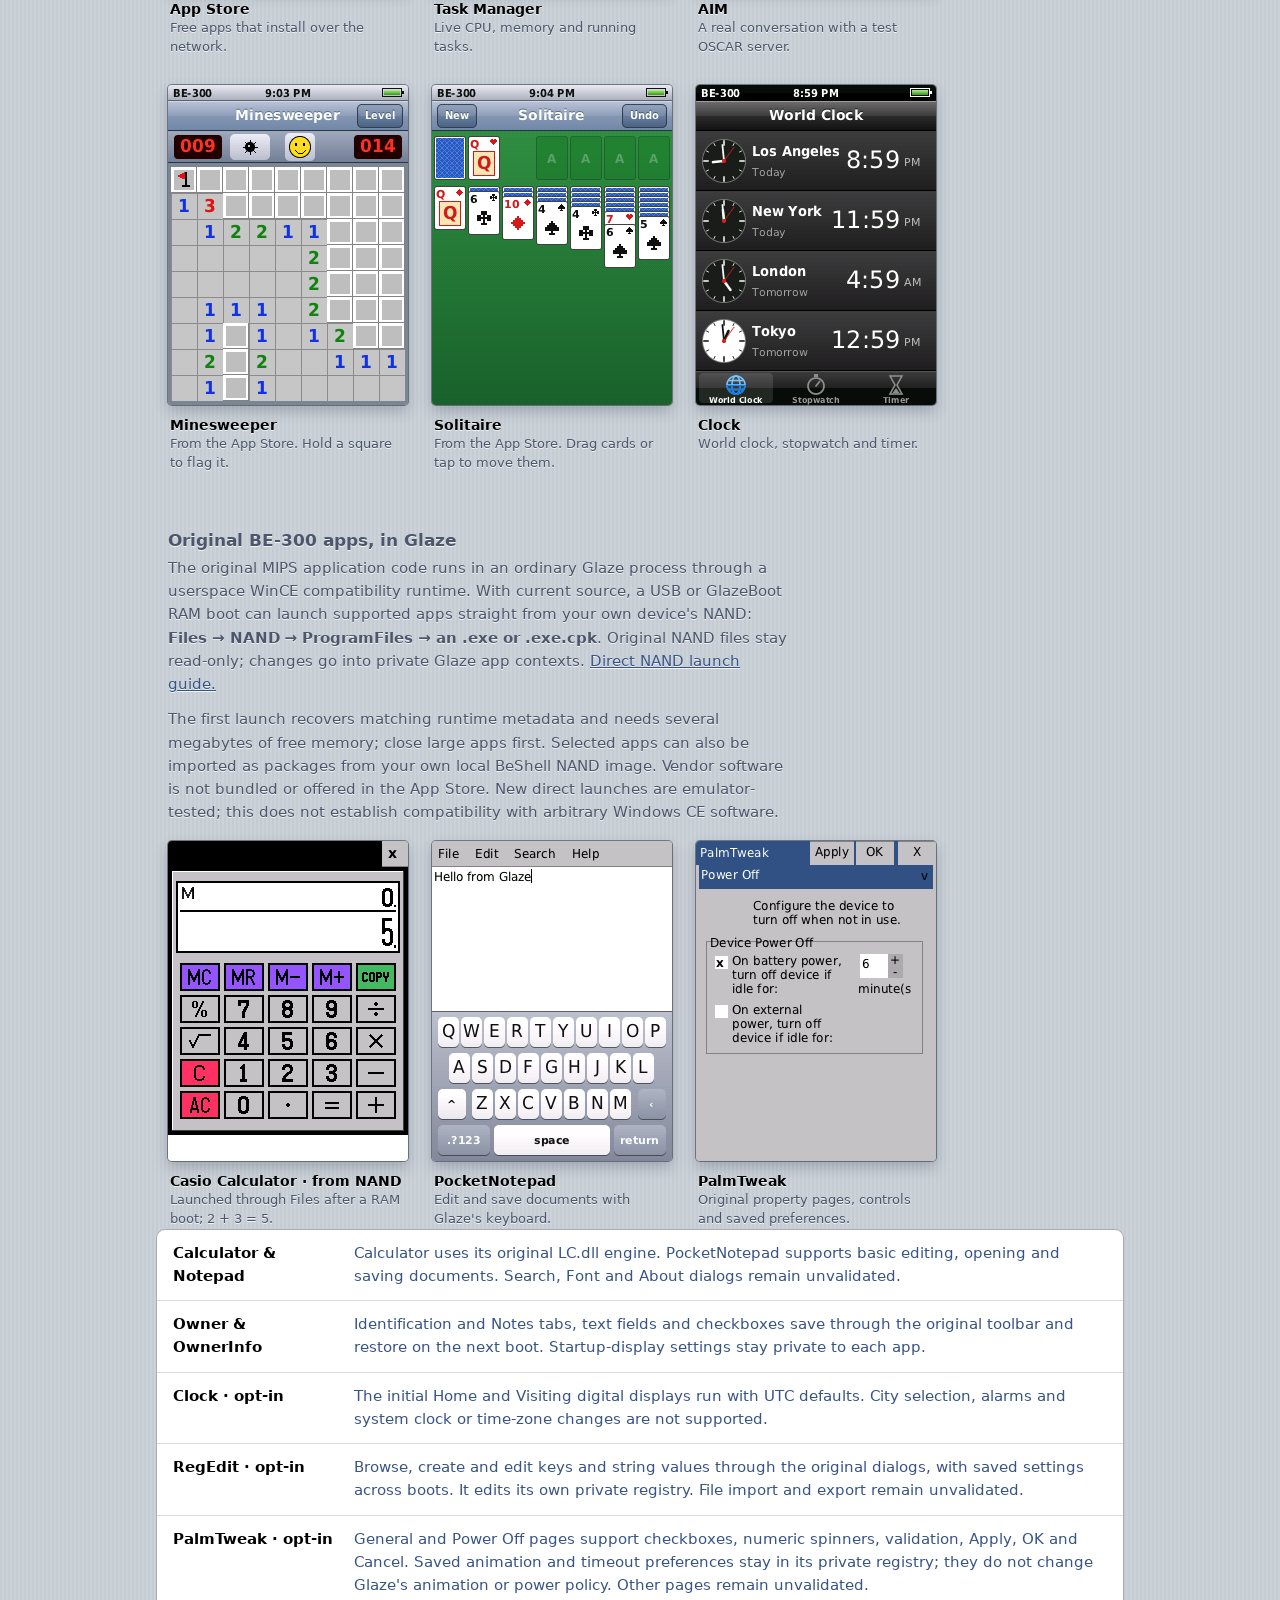
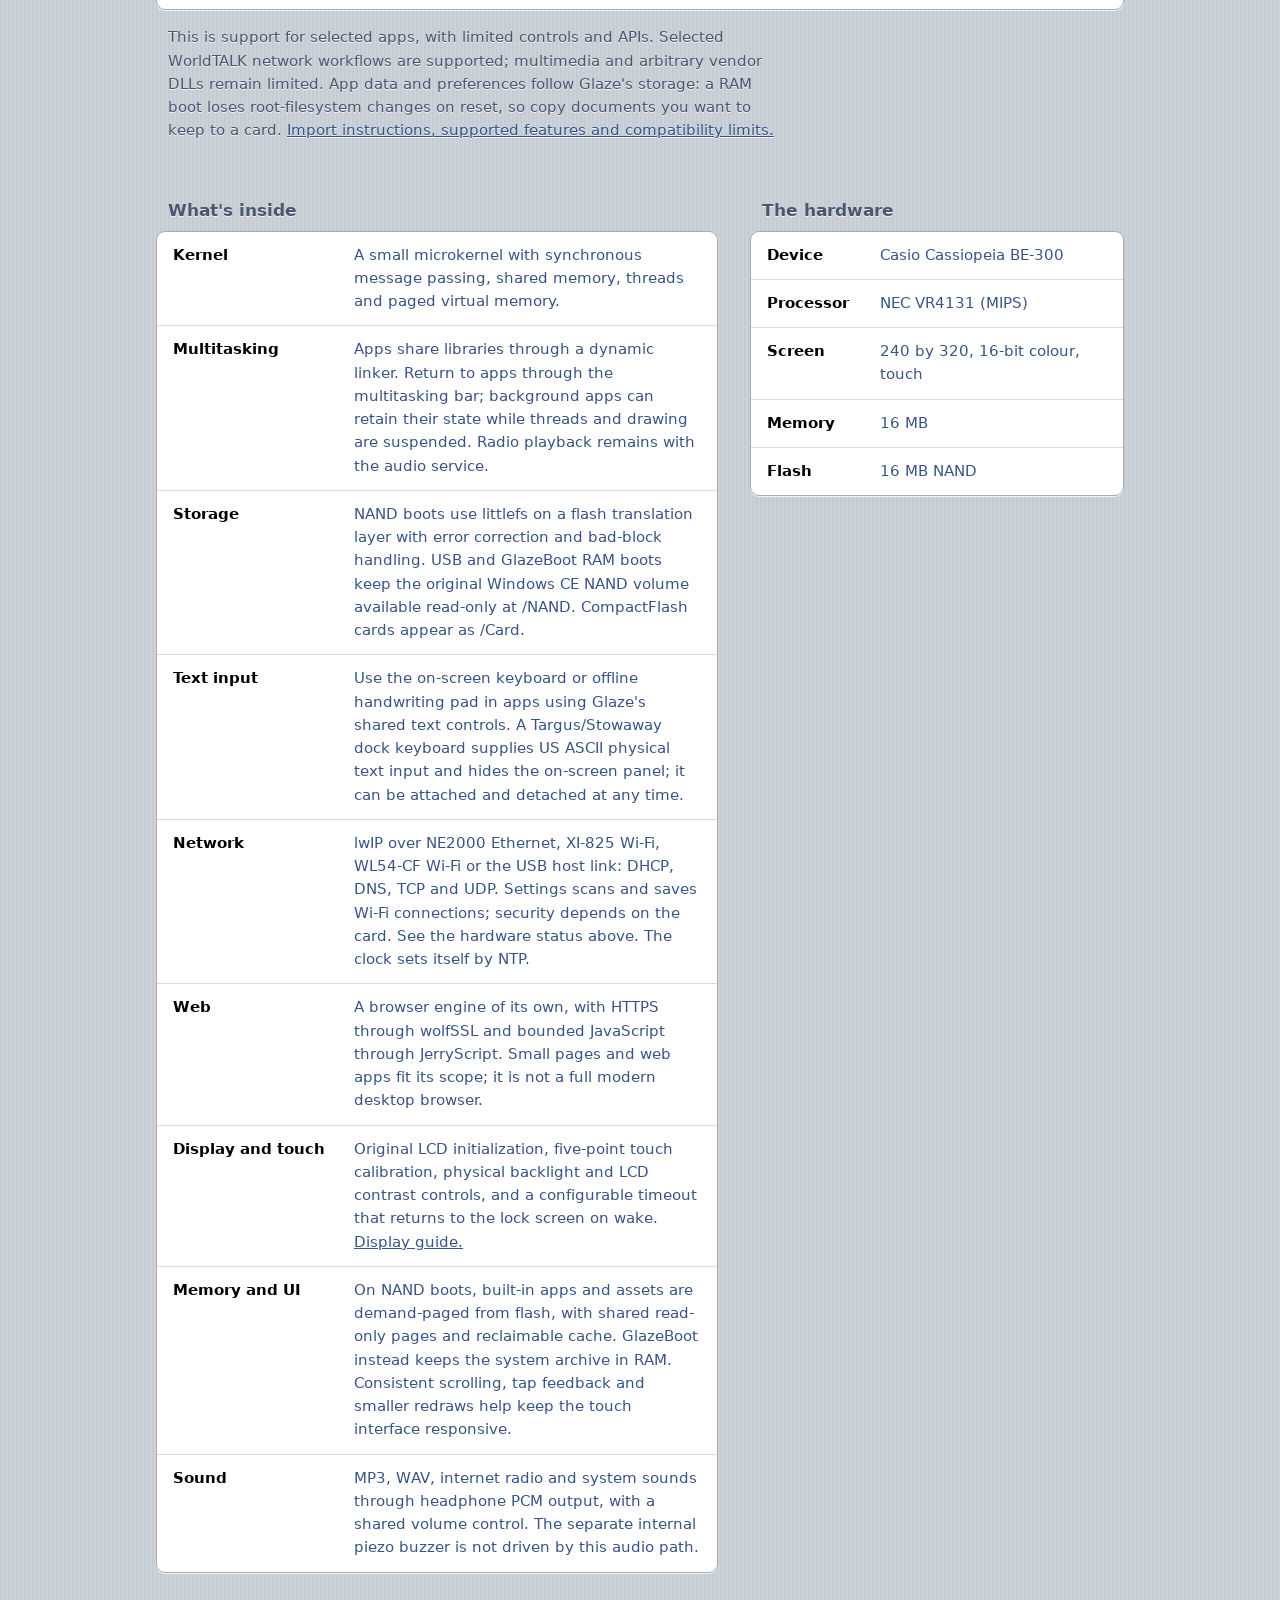
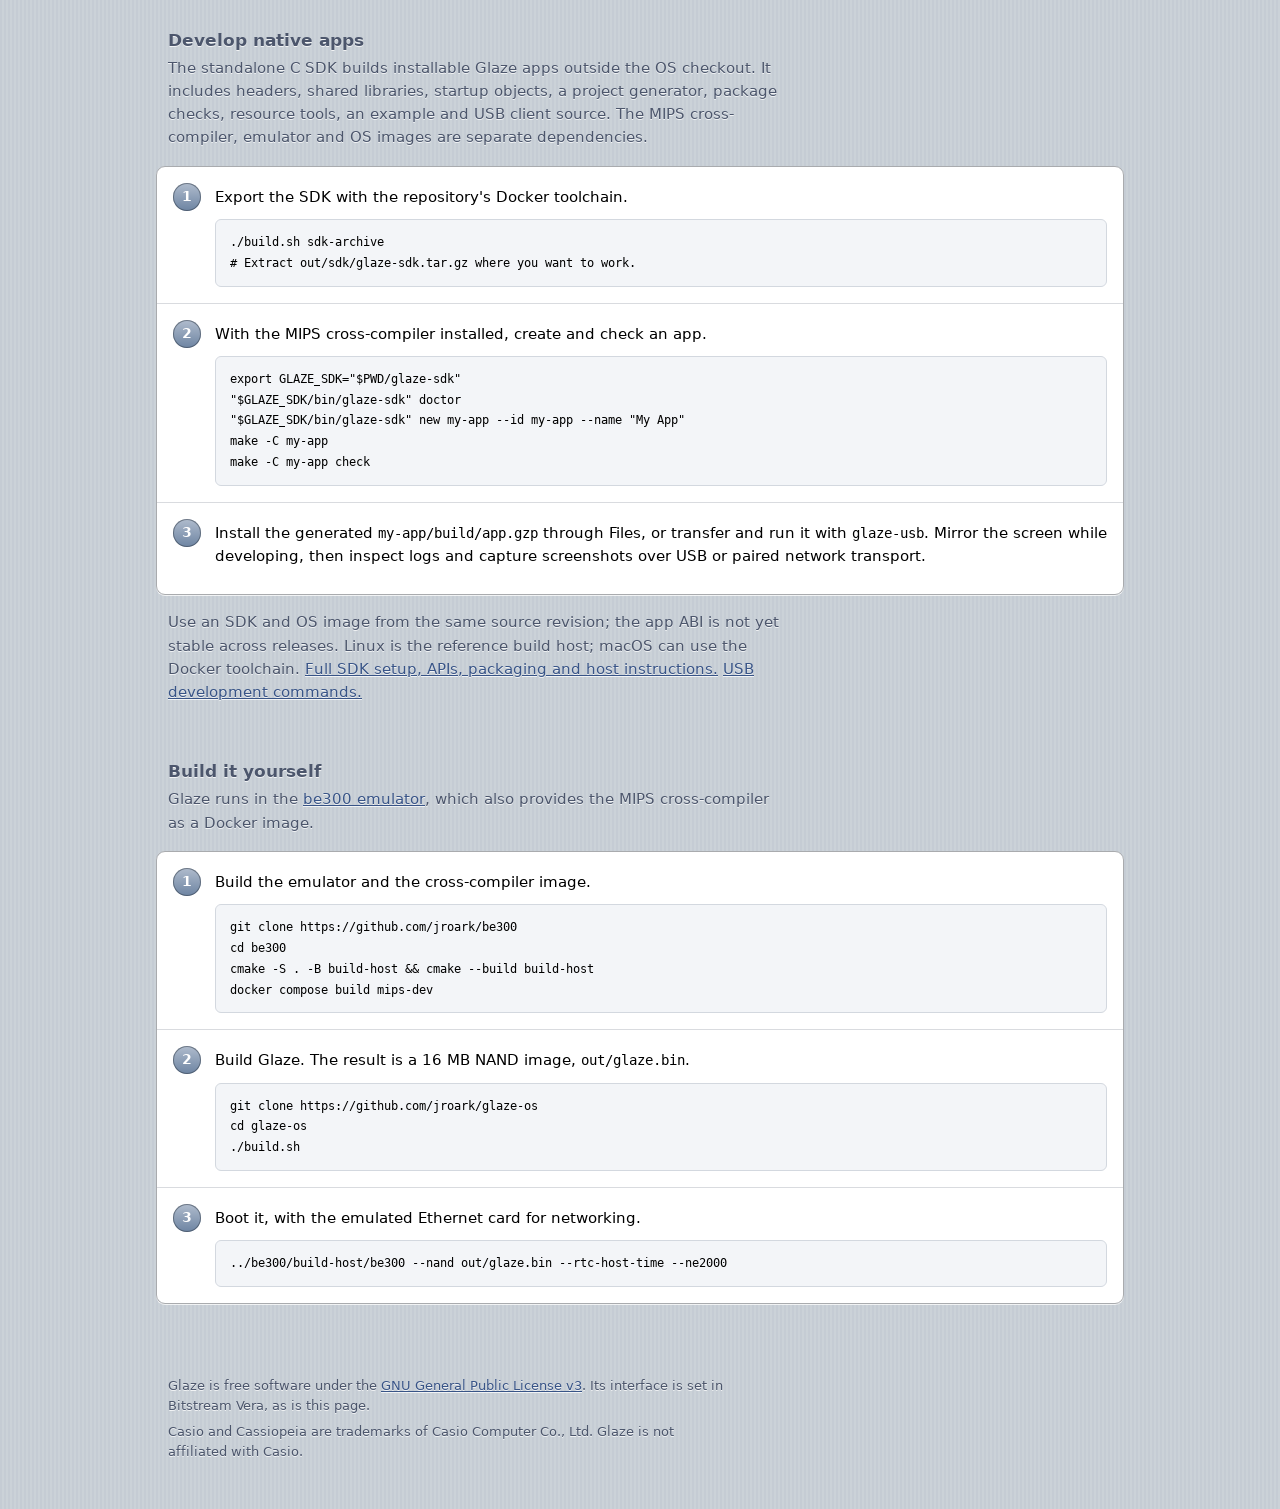
==== commit 46c06780: "Publish Glaze OS 1.3: installers 0.3.0, CF ZIP, hardware packages and new store apps - Downloads: in" ====
--- a/site/index.html
+++ b/site/index.html
@@ -64,10 +64,16 @@
 
     <section aria-labelledby="latest">
       <h2 id="latest">New in Glaze</h2>
-      <p class="section-note">Updated <time datetime="2026-11-04">November 4, 2026</time> for Glaze OS 1.1. The <a href="#download">offline USB installers</a>, the CompactFlash ZIP and the <a href="https://linux4be.com/?image=glaze&amp;boot=1&amp;card=none&amp;keyboard=0">hosted emulator</a> all run this release.</p>
-      <dl class="group">
+      <p class="section-note">Updated <time datetime="2026-11-07">November 7, 2026</time> for Glaze OS 1.3. The <a href="#download">offline USB installers</a> and the CompactFlash ZIP run this release, and NAND installations from 1.1 on can update from the App Store. The <a href="https://linux4be.com/?image=glaze&amp;boot=1&amp;card=none&amp;keyboard=0">hosted emulator</a> still runs Glaze OS 1.1.</p>
+      <dl class="group">
+        <div class="row"><dt>Pages and folders</dt><dd>Hold an icon until the home screen jiggles, then drag it to another page, into or out of the toolbar, or onto another icon to make a folder. Tap a folder's title to rename it. Your layout is saved when you finish editing.</dd></div>
+        <div class="row"><dt>GPS and Maps</dt><dd>An AmbiCom GPS-CF or similar SiRF CompactFlash receiver works with no driver to install. The new Maps app shows your position on offline map packs, lists the satellites in view and records tracks as GPX. Build map packs on a computer with glaze-os's <code>tools/mkmaptiles.py</code>. <a href="https://github.com/jroark/glaze-os/blob/main/docs/hardware/GPS.md">GPS guide.</a></dd></div>
+        <div class="row"><dt>Hardware packages</dt><dd>PC Card drivers (3Com 3c589 Ethernet and Lucent/Orinoco Wi-Fi in a PCMCIA jacket) and dial-up over a CompactFlash modem now install as signed packages from Files, with no rebuild and without giving up built-in apps. Manage them in Settings → About → Hardware Support. <a href="#hardware-packages">Download them below.</a> <a href="https://github.com/jroark/glaze-os/blob/main/docs/os/HARDWARE_PACKAGES.md">How hardware packages work.</a></dd></div>
+        <div class="row"><dt>Targus keyboard</dt><dd>The Targus/Stowaway dock keyboard works on a real BE-300. Attach and detach it at any time; Fn gives Home, End, Page Up and Page Down.</dd></div>
+        <div class="row"><dt>Longer battery life</dt><dd>A WL54-CF card uses 802.11 power saving when idle, Wi-Fi turns off when there is nothing to join, and network cards are powered down while the BE-300 sleeps. Settings → Battery shows the card's power use. <a href="https://github.com/jroark/glaze-os/blob/main/docs/hardware/POWER.md">Power guide.</a></dd></div>
+        <div class="row"><dt>More room in flash</dt><dd>The system archive is now compressed, so Glaze OS 1.3 fits the Windows CE app, WL54-CF firmware and every built-in app in NAND at once.</dd></div>
         <div class="row"><dt>CF Bluetooth</dt><dd>With a SMART/Brainboxes Bluetooth CF card, Settings → Bluetooth scans for nearby devices, connects a serial port with a PIN, and streams music, radio and other app audio to an A2DP speaker. The status bar shows when Bluetooth is connected. HID, file transfer and BLE are not supported. <a href="https://github.com/jroark/glaze-os/blob/main/docs/hardware/BLUETOOTH.md">Bluetooth guide.</a></dd></div>
-        <div class="row"><dt>Updates from the App Store</dt><dd>A Glaze installed in NAND can update itself: App Store → Updates downloads the signed OS, verifies it and installs it on restart, keeping your files and settings. Requires the boot loader (SPL 3) included with Glaze OS 1.1 installations. Devices installed with Glaze 1.0 have an older boot loader, so the App Store doesn't offer them updates; replacing it while keeping files currently uses the developer USB procedure. <a href="https://github.com/jroark/glaze-os/blob/main/docs/os/OTA.md">How updates work.</a></dd></div>
+        <div class="row"><dt>Updates from the App Store</dt><dd>A Glaze installed in NAND can update itself: App Store → Updates downloads the signed OS, verifies it and installs it on restart, keeping your files and settings. Requires the boot loader (SPL 3) included with installations of Glaze OS 1.1 and later. Devices installed with Glaze 1.0 have an older boot loader, so the App Store doesn't offer them updates; replacing it while keeping files currently uses the developer USB procedure. <a href="https://github.com/jroark/glaze-os/blob/main/docs/os/OTA.md">How updates work.</a></dd></div>
         <div class="row"><dt>Handwriting input</dt><dd>Tap <strong>Write</strong> on the keyboard to print one letter or digit at a time, then tap a candidate to insert it. Recognition runs entirely on the device, with a shape guide and Settings practice pad. Switch back to keys whenever you like. <a href="https://github.com/jroark/glaze-os/blob/main/docs/os/HANDWRITING.md">Handwriting guide.</a></dd></div>
         <div class="row"><dt>Browser Web APIs</dt><dd>JerryScript JavaScript, frames and iframes now have asynchronous <code>fetch</code> for GET/POST, URL and UTF-8 tools, origin-scoped local/session storage, more DOM and event APIs, animation callbacks and ES modules. Designed for small web apps within the BE-300's memory; many modern sites still require unsupported APIs. <a href="https://github.com/jroark/glaze-os/blob/main/docs/apps/BROWSER_WEB_APIS.md">Supported Web APIs and limits.</a></dd></div>
         <div class="row"><dt>Launch apps from NAND</dt><dd>After a USB or GlazeBoot RAM boot, open <strong>Files → NAND → ProgramFiles</strong> and select a supported original <code>.exe</code> or <code>.exe.cpk</code>. Glaze recovers matching runtime metadata from your device and keeps the source NAND read-only. <a href="#compatibility">Compatibility and setup.</a></dd></div>
@@ -91,7 +97,9 @@
         <div class="row"><dt>AIM</dt><dd>Messages, buddy lists, online/away status, typing notices, profiles and classic sounds. Connect to a revival or self-hosted OSCAR server; AOL's original service is closed. The session ends when you leave the app. <a href="https://github.com/jroark/glaze-apps/tree/main/packages/aim">AIM app source.</a></dd></div>
         <div class="row"><dt>SomaFM</dt><dd>An unofficial internet radio player with 51 stations, favorites and track metadata. Playback continues after Home while you use other apps. Requires an internet connection through a supported network card or a forwarded USB network link. <a href="https://github.com/jroark/glaze-apps/blob/main/docs/SOMAFM.md">Radio guide.</a></dd></div>
         <div class="row"><dt>Task Manager</dt><dd>Live CPU and memory history, running tasks and threads, plus controls to end other managed apps with confirmation. System services stay protected. <a href="https://github.com/jroark/glaze-os/blob/main/docs/apps/TASK_MANAGER.md">Task monitoring.</a></dd></div>
-        <div class="row"><dt>More to try</dt><dd>Minesweeper, Klondike Solitaire, Blocks, Snake, Flappy, the Fifteen sliding puzzle, Sketch for drawing, and Hello, a small example app for developers.</dd></div>
+        <div class="row"><dt>Maps</dt><dd>Your position from a CompactFlash GPS receiver on offline map packs, with a satellite view and GPX track recording. <a href="https://github.com/jroark/glaze-apps/blob/main/docs/MAPS.md">Maps guide.</a></dd></div>
+        <div class="row"><dt>Chess and TwixT</dt><dd>Play White against a compact chess engine, or race the computer to bridge the board in TwixT, each at three strengths and saved when you go Home.</dd></div>
+        <div class="row"><dt>More to try</dt><dd>Minesweeper, Klondike Solitaire, Blocks, Snake, Flappy, Breakout, the Sky Raid shooter, the Muncher maze chase, the Fifteen sliding puzzle, Sketch for drawing, and Hello, a small example app for developers.</dd></div>
       </dl>
     </section>
 
@@ -113,6 +121,9 @@
         <div class="row"><dt>Ethernet</dt><dd>An AmbiCom AMB8610 NE2000 card obtains DHCP and loads HTTPS pages and App Store downloads. SomaFM streams through the same network stack.</dd></div>
         <div class="row"><dt>XI-825 Wi-Fi</dt><dd>A Z-Com XI-825 with station firmware 1.3.5 scans and joins an open network, obtains DHCP and loads network content. WEP support is implemented and emulator-tested; secured-network interoperability on physical cards still needs validation.</dd></div>
         <div class="row"><dt>WL54-CF Wi-Fi</dt><dd>A native driver supports Marvell CF8385 cards, with open, WEP, WPA and WPA2 Personal paths tested in the emulator. Physical-card bring-up is in progress. The hardware ZIP includes unmodified Linux CF8385 firmware under its Marvell license. Interoperability of this firmware pair on physical cards still needs validation.</dd></div>
+        <div class="row"><dt>GPS</dt><dd>An AmbiCom GPS-CF streams NMEA at 4800 baud, and Maps shows the receiver and satellites in view. A position fix on the device has not been recorded yet.</dd></div>
+        <div class="row"><dt>PC Cards and modem</dt><dd>3Com 3c589, Lucent/Orinoco and NE2000 PC Cards work through a PCMCIA jacket. A CompactFlash modem answers its AT probe and dials; a full PPP session over a phone line is tested only in the emulator.</dd></div>
+        <div class="row"><dt>Targus keyboard</dt><dd>The dock keyboard's handshake, live attach and detach, and its full key map work on the device.</dd></div>
         <div class="row"><dt>Headphones and volume</dt><dd>Settings tones and music play through the headphone jack. Changing the volume while music plays is confirmed working. The device's internal piezo buzzer uses a separate controller and is outside this PCM audio driver.</dd></div>
       </dl>
     </section>
@@ -120,29 +131,29 @@
     <section class="download-section" aria-labelledby="download">
       <h2 id="download">Download Glaze</h2>
       <div class="download-card">
-        <p class="release-label">November 4, 2026 · Glaze OS 1.1 · build <code>4420239</code> · development release</p>
+        <p class="release-label">November 7, 2026 · Glaze OS 1.3 · build <code>d83c1e0</code> · development release</p>
         <h3>Offline USB installers</h3>
-        <p class="download-detail">Installers 0.2.0 install Glaze OS 1.1, including the boot loader needed for App Store updates. Bluetooth, Wi-Fi reconnect, SD-to-CF storage and new optional apps (Blocks, Snake and Flappy) are included.</p>
+        <p class="download-detail">Installers 0.3.0 install Glaze OS 1.3, including the boot loader needed for App Store updates. Windows CE compatibility and the WL54-CF firmware now fit alongside every built-in app, and the optional apps add Maps, Chess, TwixT, Breakout, Sky Raid and Muncher.</p>
         <p>Install Glaze on your BE-300 over USB, with no CompactFlash card or separate Python, firmware or runtime downloads. Choose apps before installing. Includes offline maintenance to update Glaze and manage apps on an existing installation.</p>
         <div class="actions">
-          <a class="button button-primary" href="downloads/Glaze-Installer-2026-11-04-4420239-windows-x64.exe" download>Download for Windows x64</a>
-          <a class="button button-primary" href="downloads/Glaze-Installer-2026-11-04-4420239-macos-arm64.dmg" download>Download for macOS · Apple Silicon</a>
-        </div>
-        <p class="download-detail">26.3 MiB · <a href="downloads/Glaze-Installer-2026-11-04-4420239-windows-x64.exe.sha256">Windows SHA-256</a><br>20.6 MiB · <a href="downloads/Glaze-Installer-2026-11-04-4420239-macos-arm64.dmg.sha256">macOS SHA-256</a></p>
+          <a class="button button-primary" href="downloads/Glaze-Installer-2026-11-07-d83c1e0-windows-x64.exe" download>Download for Windows x64</a>
+          <a class="button button-primary" href="downloads/Glaze-Installer-2026-11-07-d83c1e0-macos-arm64.dmg" download>Download for macOS · Apple Silicon</a>
+        </div>
+        <p class="download-detail">27.5 MiB · <a href="downloads/Glaze-Installer-2026-11-07-d83c1e0-windows-x64.exe.sha256">Windows SHA-256</a><br>21.2 MiB · <a href="downloads/Glaze-Installer-2026-11-07-d83c1e0-macos-arm64.dmg.sha256">macOS SHA-256</a></p>
         <p>In Windows CE, set <strong>Connections → PC Connect → Connection method: USB</strong>. Connect USB and external power, open the installer, then choose <strong>Install Glaze</strong>. Installation replaces Windows CE; saving a backup and extra CE verification are enabled by default. Windows includes guided USB driver setup.</p>
-        <p class="download-detail">Development builds: macOS is ad-hoc signed and not notarized; Intel Macs are not supported. macOS 13 compatibility, clean-machine Gatekeeper behavior, physical Windows USB driver setup, and end-to-end physical installation, restore and maintenance remain unvalidated. Windows bundle checks use Wine.</p>
-        <p class="download-detail"><a href="https://github.com/jroark/glaze-installer/blob/e1a0633518ee9e9be5a1164e39c6f845842bbb82/installer/README.md">Installer instructions</a> · <a href="https://github.com/jroark/glaze-os/tree/4420239733a39577777b979446b36796f589073b">OS source for this build</a> · <a href="downloads/Glaze-Installer-0.2.0-source.zip">Installer source</a> · <a href="downloads/installers.json">Release details</a>. No original Windows CE apps or game data are bundled. Optional WL54-CF firmware includes its license and provenance.</p>
+        <p class="download-detail">Development builds: macOS is ad-hoc signed and not notarized; Intel Macs are not supported. macOS 13 compatibility, clean-machine Gatekeeper behavior, physical Windows USB driver setup, and end-to-end physical installation, restore and maintenance remain unvalidated. The 0.3.0 Windows setup has not yet been checked under Wine.</p>
+        <p class="download-detail"><a href="https://github.com/jroark/glaze-installer/blob/4cad2cae97c501d951863324be62e6852783775c/installer/README.md">Installer instructions</a> · <a href="https://github.com/jroark/glaze-os/tree/d83c1e0ba977a0636a909a9c0f8b7ce2cf954440">OS source for this build</a> · <a href="downloads/Glaze-Installer-0.3.0-source.zip">Installer source</a> · <a href="downloads/installers.json">Release details</a>. No original Windows CE apps or game data are bundled. Optional WL54-CF firmware includes its license and provenance.</p>
       </div>
       <h3>CompactFlash / emulator ZIP</h3>
       <div class="download-card">
-        <p class="release-label">November 4, 2026 · Glaze OS 1.1 · build <code>4420239</code></p>
+        <p class="release-label">November 7, 2026 · Glaze OS 1.3 · build <code>d83c1e0</code></p>
         <h3>Ready for your CompactFlash card</h3>
         <p>The ZIP includes <strong>GlazeBoot.exe</strong>, the matching kernel and system archive with all built-in apps, WL54-CF firmware for physical Marvell chips, boot settings, setup instructions, licenses, and a firmware-free Glaze NAND image for the emulator.</p>
         <div class="actions">
-          <a class="button button-primary" href="downloads/glaze-2026-11-04-4420239-full.zip" download>Download Glaze ZIP</a>
-          <a class="button button-plain" href="downloads/glaze-2026-11-04-4420239-full.zip.sha256">SHA-256 checksum</a>
-        </div>
-        <p class="download-detail"><a href="https://github.com/jroark/glaze-os/tree/4420239733a39577777b979446b36796f589073b">Source for this build</a> · <a href="downloads/latest.json">Release details</a> · Marvell firmware license and provenance included. No original Windows CE apps are bundled.</p>
+          <a class="button button-primary" href="downloads/glaze-2026-11-07-d83c1e0-full.zip" download>Download Glaze ZIP</a>
+          <a class="button button-plain" href="downloads/glaze-2026-11-07-d83c1e0-full.zip.sha256">SHA-256 checksum</a>
+        </div>
+        <p class="download-detail"><a href="https://github.com/jroark/glaze-os/tree/d83c1e0ba977a0636a909a9c0f8b7ce2cf954440">Source for this build</a> · <a href="downloads/latest.json">Release details</a> · Marvell firmware license and provenance included. No original Windows CE apps are bundled.</p>
       </div>
       <ol class="group steps download-steps">
         <li class="step"><div><p>Extract the ZIP. Copy its <code>Glaze</code> folder to a FAT-formatted CompactFlash card. The included README explains setup and the optional per-card Wi-Fi seed.</p></div></li>
@@ -150,12 +161,30 @@
         <li class="step"><div><p>Glaze runs from RAM: files and settings in its root filesystem disappear on reset. Keep files you want on <code>/Card</code>. To return to Windows CE, fully power-cycle the device; the README describes the reset procedure.</p></div></li>
       </ol>
       <p class="section-note section-followup">All built-in apps are included: Calendar, Photos, Clock, Calculator, Files, Browser, Music, Videos, App Store, Notes and Settings. Install additional apps from the App Store. The WL54-CF firmware is licensed only for use with physical Marvell chips; <a href="https://github.com/jroark/glaze-os/blob/main/docs/hardware/WL54CF.md">firmware and build instructions</a>. <a href="https://github.com/jroark/glaze-os/blob/main/docs/dev/GLAZEBOOT.md">Full GlazeBoot guide.</a></p>
+      <h3 id="hardware-packages">Hardware packages</h3>
+      <div class="download-card">
+        <p class="release-label">November 7, 2026 · for Glaze OS 1.3 only · build <code>d83c1e0</code></p>
+        <h3>PC Cards and dial-up</h3>
+        <p>Copy a package to your BE-300, open it in Files and install it on the flash. A card that is already inserted starts working as soon as its driver is installed. Remove packages in Settings → About → Hardware Support. They are signed for Glaze OS 1.3 only; after updating to a newer release, install the packages published for it. GlazeBoot from the ZIP already includes both.</p>
+        <div class="actions">
+          <a class="button button-primary" href="downloads/hw-pccards-1.3.gzp" download>PC Card Drivers</a>
+          <a class="button button-primary" href="downloads/hw-modem-1.3.gzp" download>Dial-up Modem</a>
+        </div>
+        <p class="download-detail">PC Card Drivers: 3Com 3c589 and Lucent/Orinoco Wi-Fi through a PCMCIA jacket · 17 KiB · <a href="downloads/hw-pccards-1.3.gzp.sha256">SHA-256</a><br>Dial-up Modem: PPP over a CompactFlash modem, set up in Settings → Dial-up · 313 KiB · <a href="downloads/hw-modem-1.3.gzp.sha256">SHA-256</a></p>
+        <p class="download-detail"><a href="https://github.com/jroark/glaze-os/blob/main/docs/hardware/PCCARDS.md">PC Card guide</a> · <a href="https://github.com/jroark/glaze-os/blob/main/docs/hardware/MODEM.md">Modem guide</a> · <a href="downloads/hardware.json">Release details</a>. WL54-CF firmware is not offered as a package; the installers and the ZIP include it.</p>
+      </div>
     </section>
 
     <section aria-labelledby="screens">
       <h2 id="screens">On the screen</h2>
       <p class="section-note">Every picture here is a screenshot of Glaze running in the BE-300 emulator, shown pixel for pixel at the device's 240 by 320.</p>
       <ul class="gallery">
+        <li><figure><img src="img/home-folders.png" width="240" height="320" alt="The home screen with a Utilities folder open, holding Clock and Photos" loading="lazy"><figcaption><strong>Folders</strong>Drag one icon onto another to make a folder, then name it.</figcaption></figure></li>
+        <li><figure><img src="img/chess.png" width="240" height="320" alt="Chess after 1. e4 Nc6, with White to move" loading="lazy"><figcaption><strong>Chess</strong>From the App Store. Three strengths, by touch or buttons.</figcaption></figure></li>
+        <li><figure><img src="img/twixt.png" width="240" height="320" alt="TwixT at the start of a game, with one red and one black peg on the grid" loading="lazy"><figcaption><strong>TwixT</strong>From the App Store. Bridge the board before the computer does.</figcaption></figure></li>
+        <li><figure><img src="img/breakout.png" width="240" height="320" alt="Breakout with rows of blue bricks, the ball and the paddle" loading="lazy"><figcaption><strong>Breakout</strong>From the App Store. Slide the paddle with a finger.</figcaption></figure></li>
+        <li><figure><img src="img/sky-raid.png" width="240" height="320" alt="Sky Raid, wave 2, with the player's plane firing at enemy fighters over the sea" loading="lazy"><figcaption><strong>Sky Raid</strong>From the App Store. Your guns fire on their own.</figcaption></figure></li>
+        <li><figure><img src="img/muncher.png" width="240" height="320" alt="Muncher's maze with pellets, four ghosts and the yellow muncher" loading="lazy"><figcaption><strong>Muncher</strong>From the App Store. Swipe to steer through the maze.</figcaption></figure></li>
         <li><figure><img src="img/handwriting.png" width="240" height="320" alt="Notes with the offline handwriting pad open, showing a white drawing area, candidate buttons and Keys, Clear, Space and Return controls" loading="lazy"><figcaption><strong>Handwriting</strong>Print a letter, choose a candidate, or switch back to keys.</figcaption></figure></li>
         <li><figure><img src="img/browser-web-apis.png" width="240" height="320" alt="Browser's offline Web APIs demo reporting ready for text and URLs, DOM, animation and modules" loading="lazy"><figcaption><strong>Browser Web APIs</strong>The bundled offline demo exercises URLs, DOM, animation and ES modules.</figcaption></figure></li>
         <li><figure><img src="img/chat.png" width="240" height="320" alt="Chat showing Hello and a reply from a local Codex protocol test server" loading="lazy"><figcaption><strong>Chat · test conversation</strong>The native chat interface, using a local protocol fixture for this capture.</figcaption></figure></li>
@@ -201,7 +230,7 @@
             <div class="row"><dt>Kernel</dt><dd>A small microkernel with synchronous message passing, shared memory, threads and paged virtual memory.</dd></div>
             <div class="row"><dt>Multitasking</dt><dd>Apps share libraries through a dynamic linker. Return to apps through the multitasking bar; background apps can retain their state while threads and drawing are suspended. Radio playback remains with the audio service.</dd></div>
             <div class="row"><dt>Storage</dt><dd>NAND boots use littlefs on a flash translation layer with error correction and bad-block handling. USB and GlazeBoot RAM boots keep the original Windows CE NAND volume available read-only at /NAND. CompactFlash cards appear as /Card.</dd></div>
-            <div class="row"><dt>Text input</dt><dd>Use the on-screen keyboard or offline handwriting pad in apps using Glaze's shared text controls. A Stowaway folding keyboard detected at boot supplies US ASCII physical text input and hides the on-screen panel; live attachment is not supported.</dd></div>
+            <div class="row"><dt>Text input</dt><dd>Use the on-screen keyboard or offline handwriting pad in apps using Glaze's shared text controls. A Targus/Stowaway dock keyboard supplies US ASCII physical text input and hides the on-screen panel; it can be attached and detached at any time.</dd></div>
             <div class="row"><dt>Network</dt><dd>lwIP over NE2000 Ethernet, XI-825 Wi-Fi, WL54-CF Wi-Fi or the USB host link: DHCP, DNS, TCP and UDP. Settings scans and saves Wi-Fi connections; security depends on the card. See the hardware status above. The clock sets itself by NTP.</dd></div>
             <div class="row"><dt>Web</dt><dd>A browser engine of its own, with HTTPS through wolfSSL and bounded JavaScript through JerryScript. Small pages and web apps fit its scope; it is not a full modern desktop browser.</dd></div>
             <div class="row"><dt>Display and touch</dt><dd>Original LCD initialization, five-point touch calibration, physical backlight and LCD contrast controls, and a configurable timeout that returns to the lock screen on wake. <a href="https://github.com/jroark/glaze-os/blob/main/docs/hardware/DISPLAY.md">Display guide.</a></dd></div>
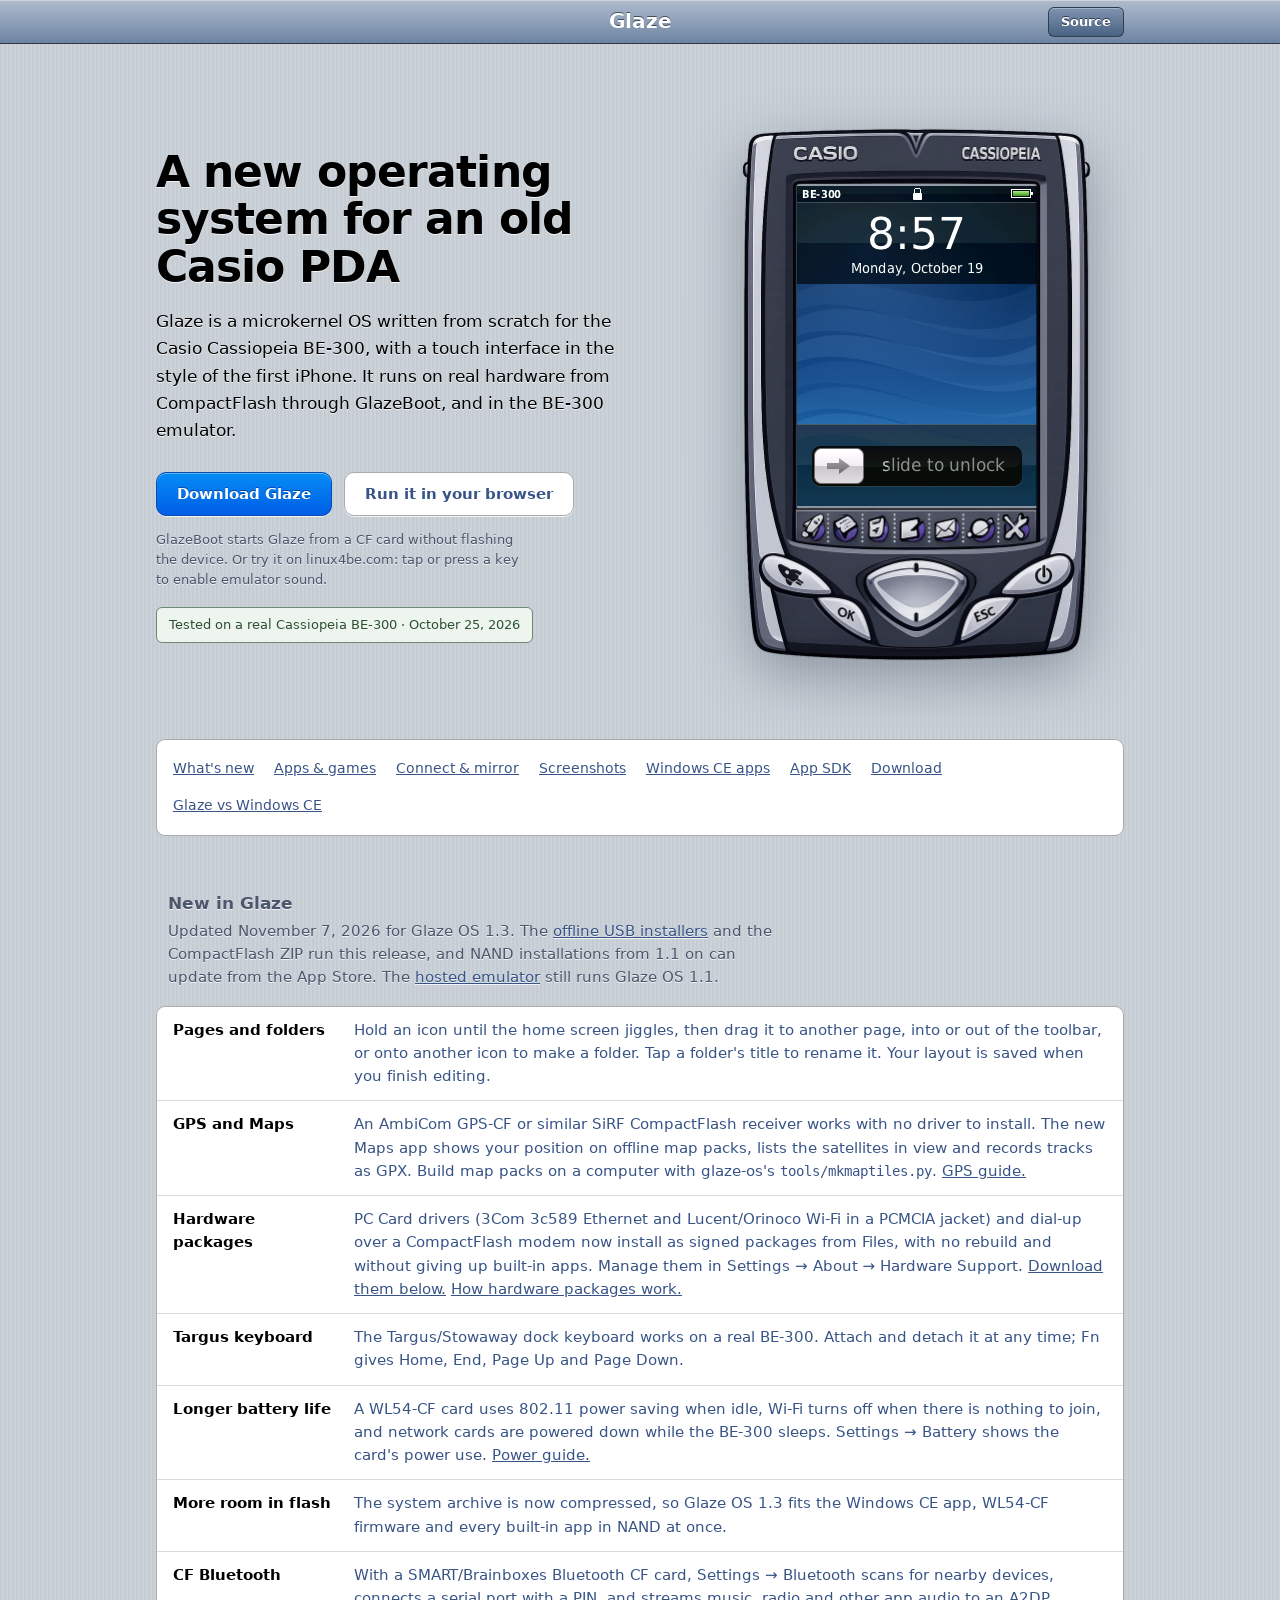
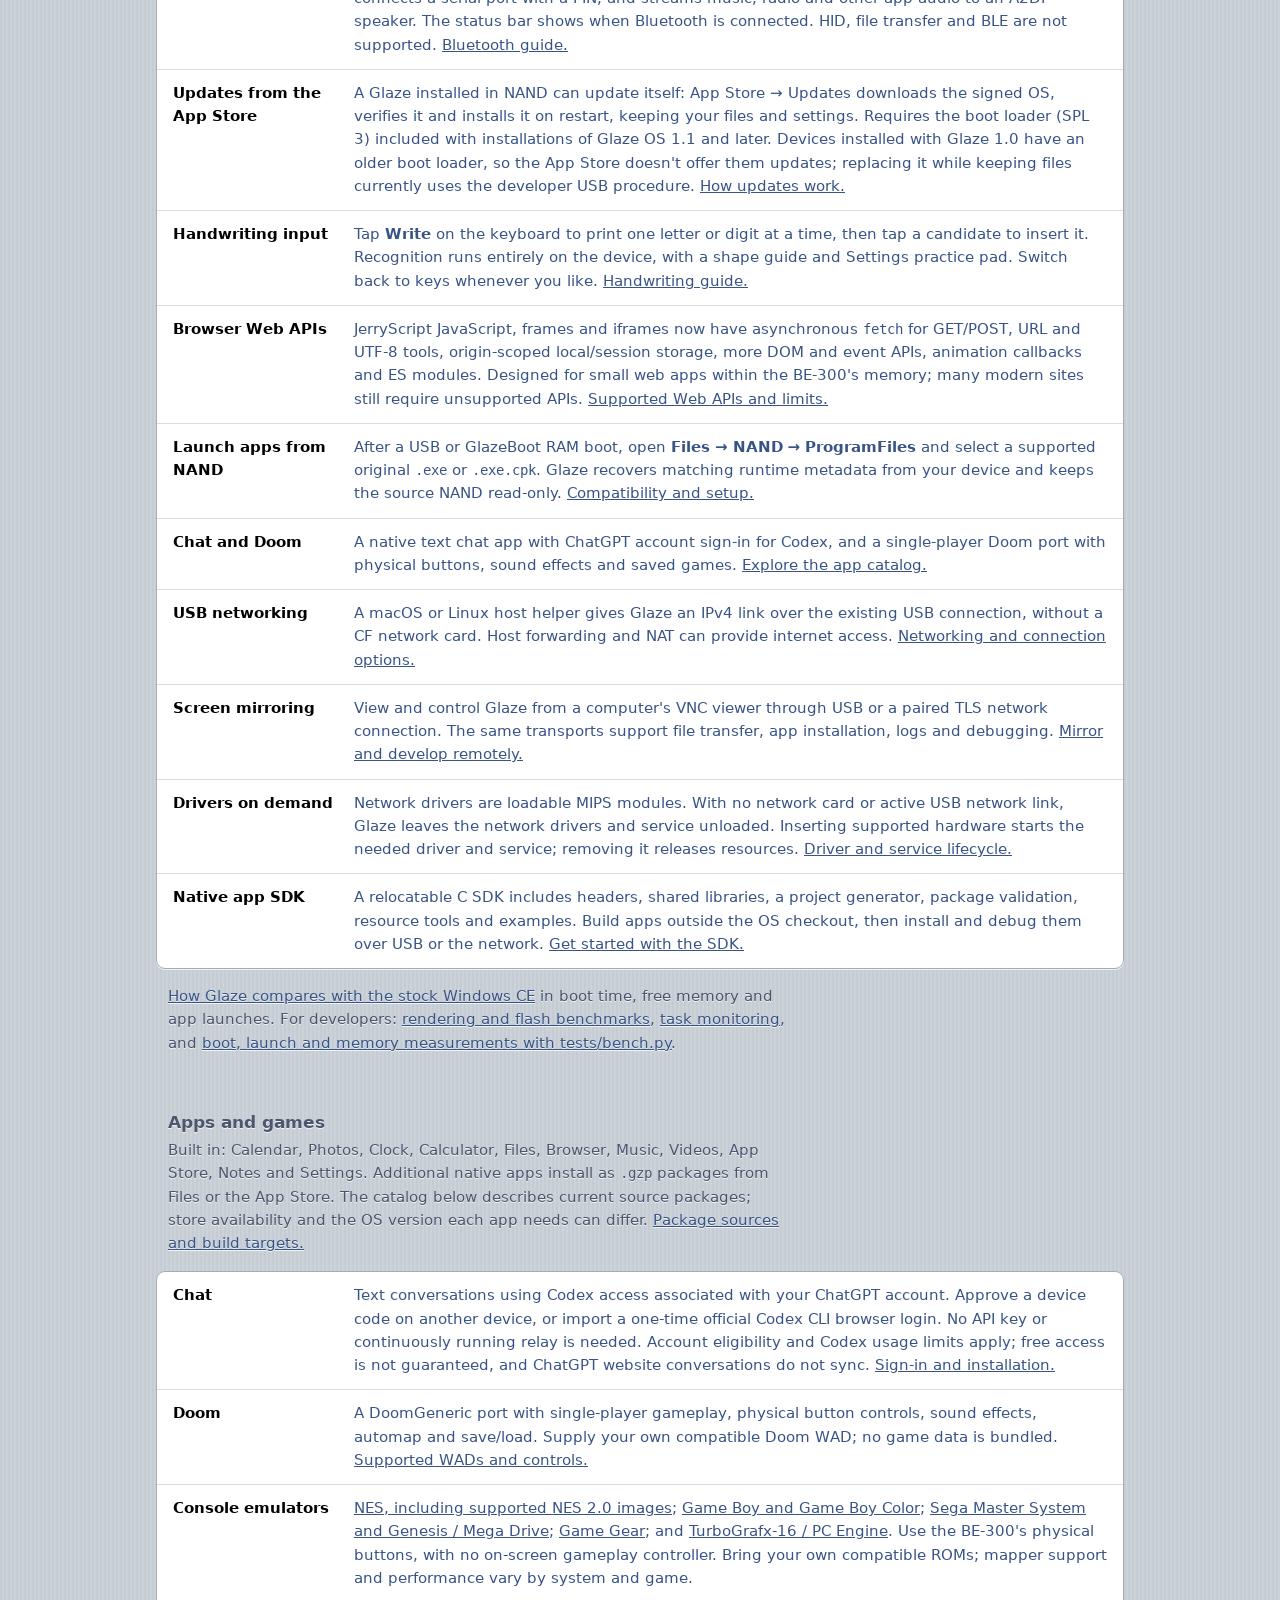
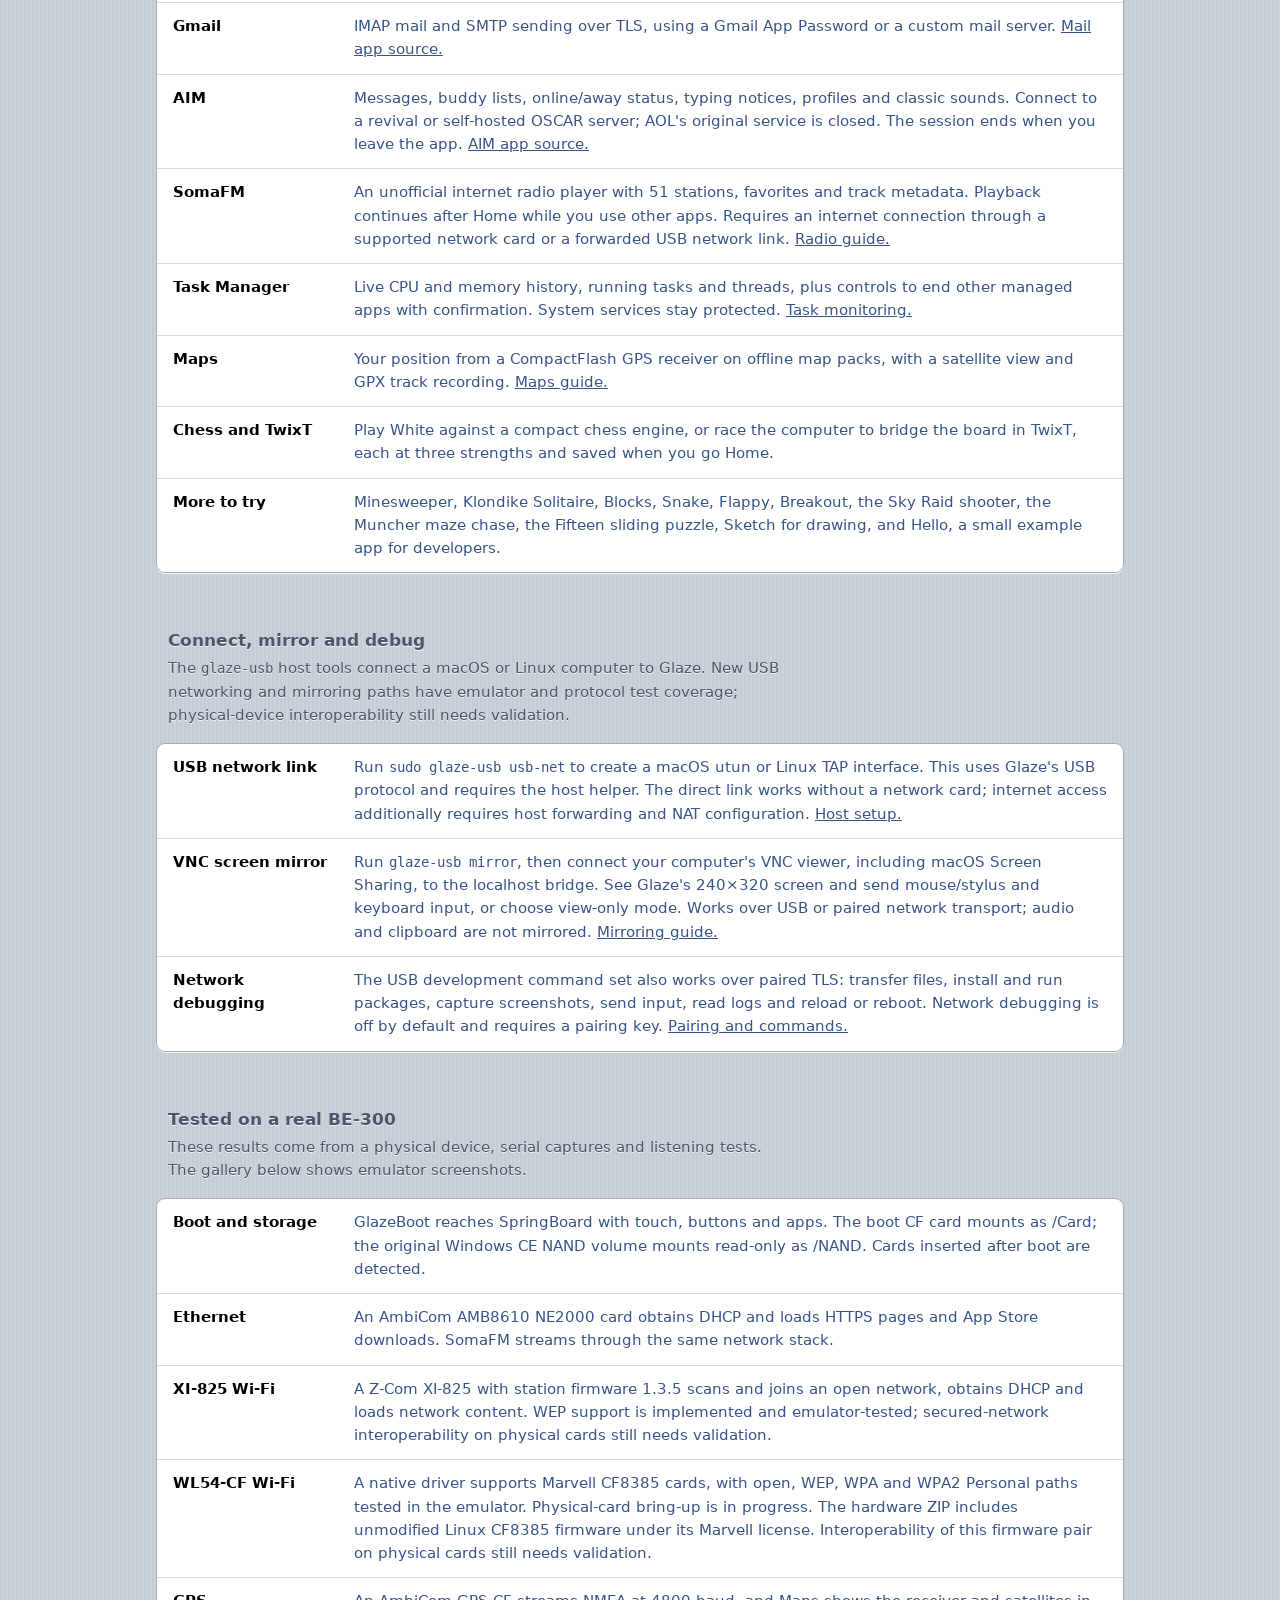
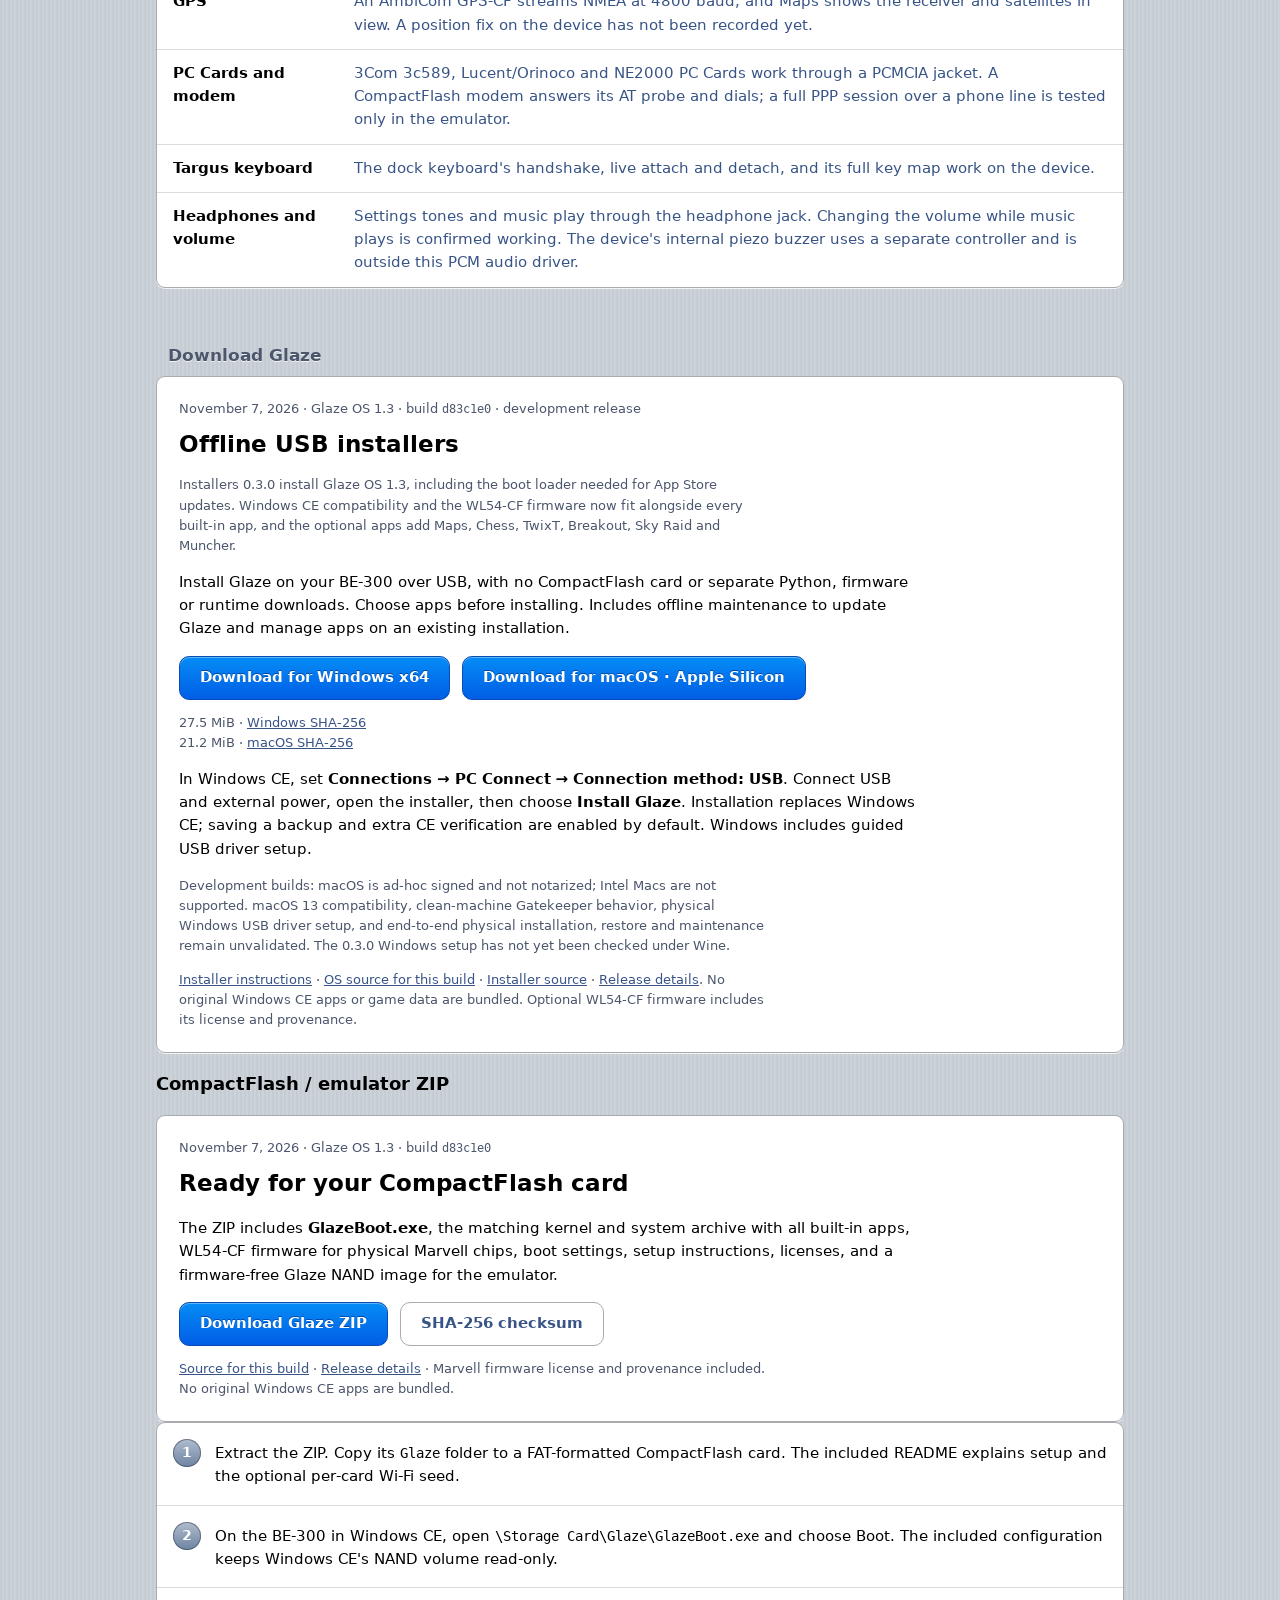
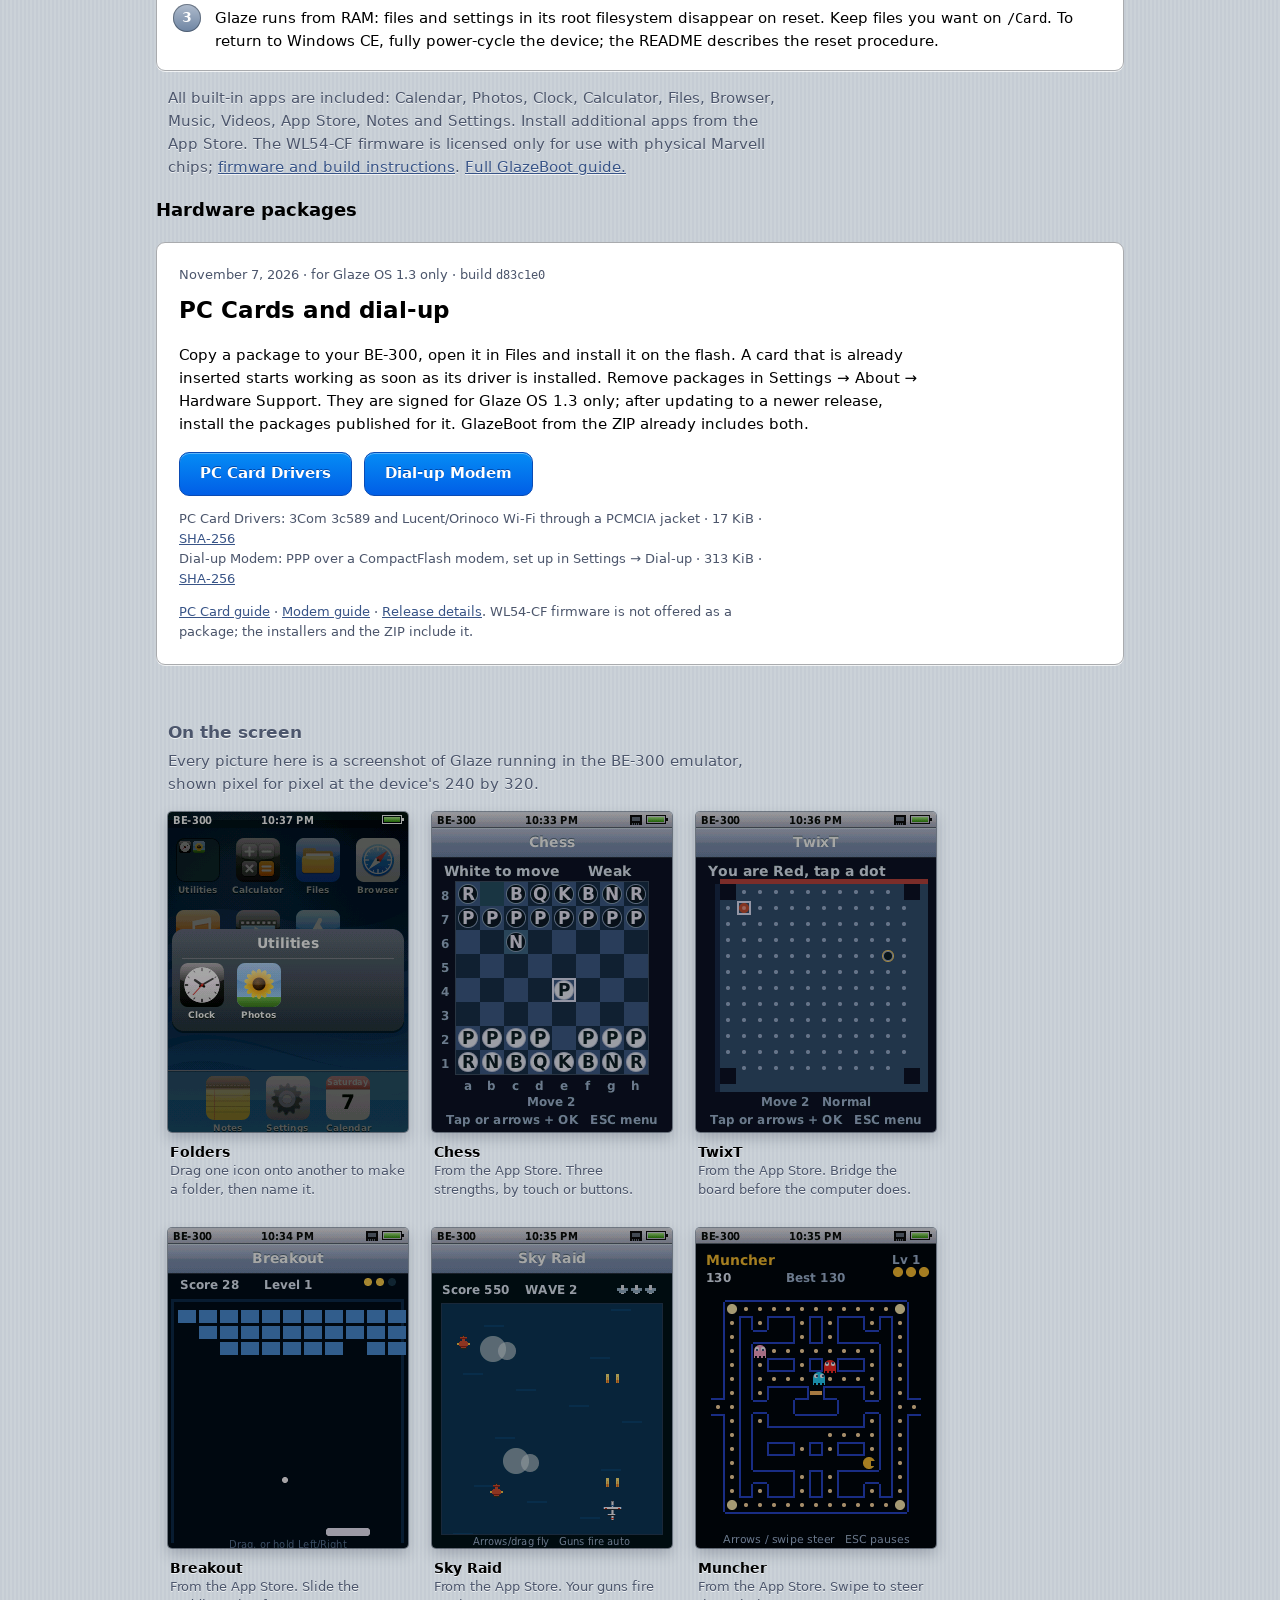
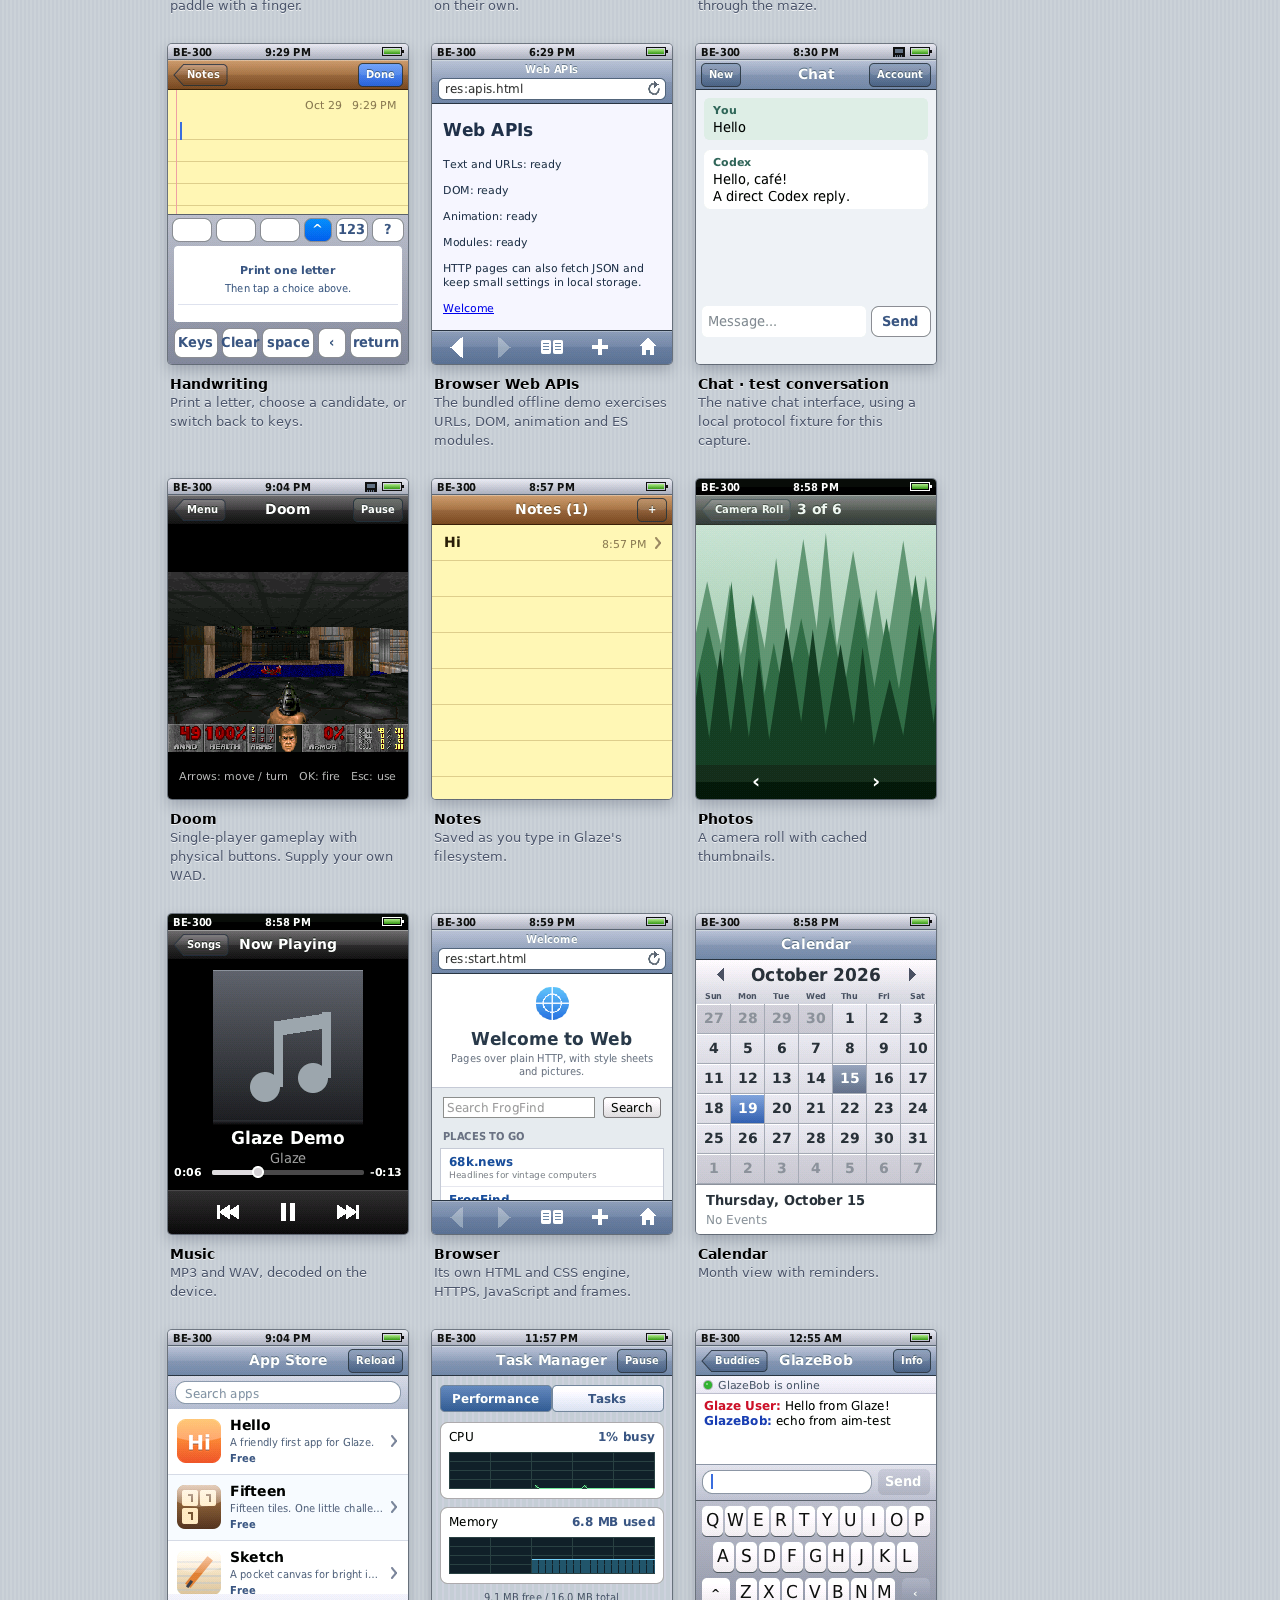
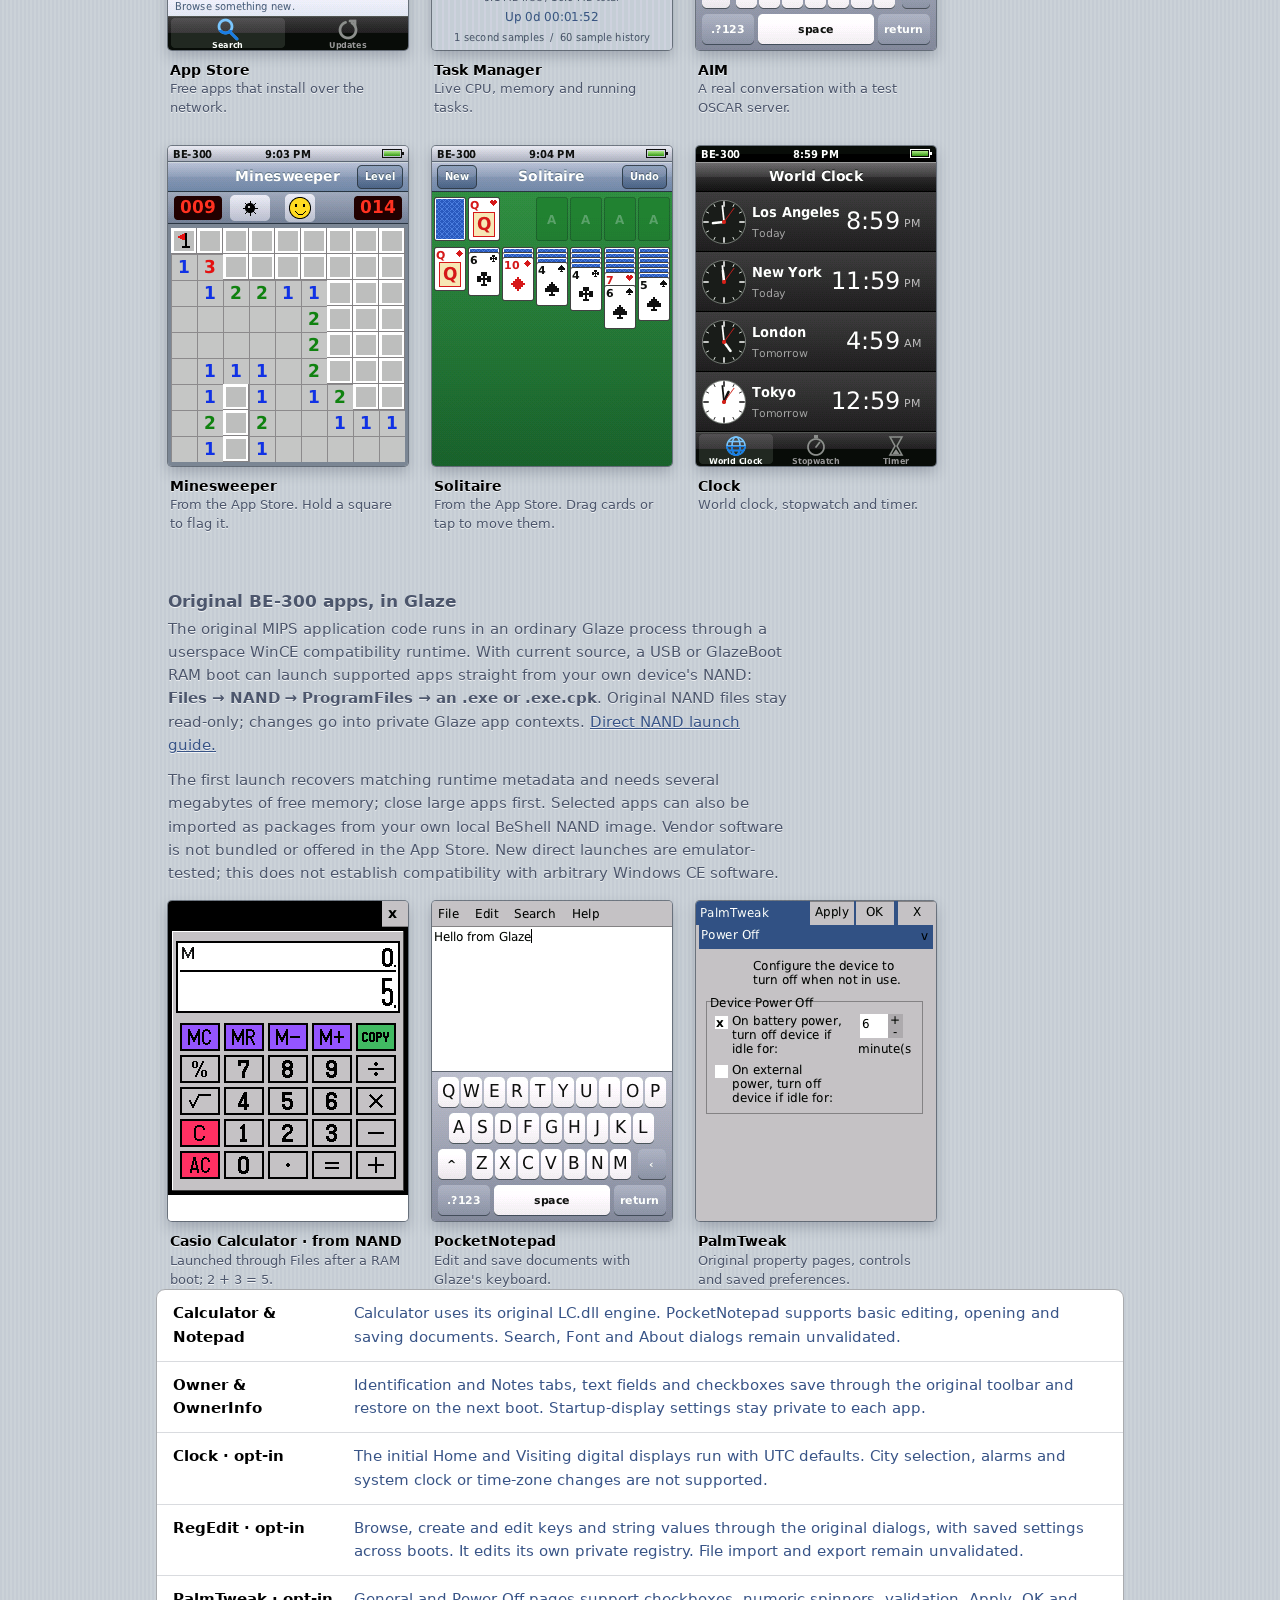
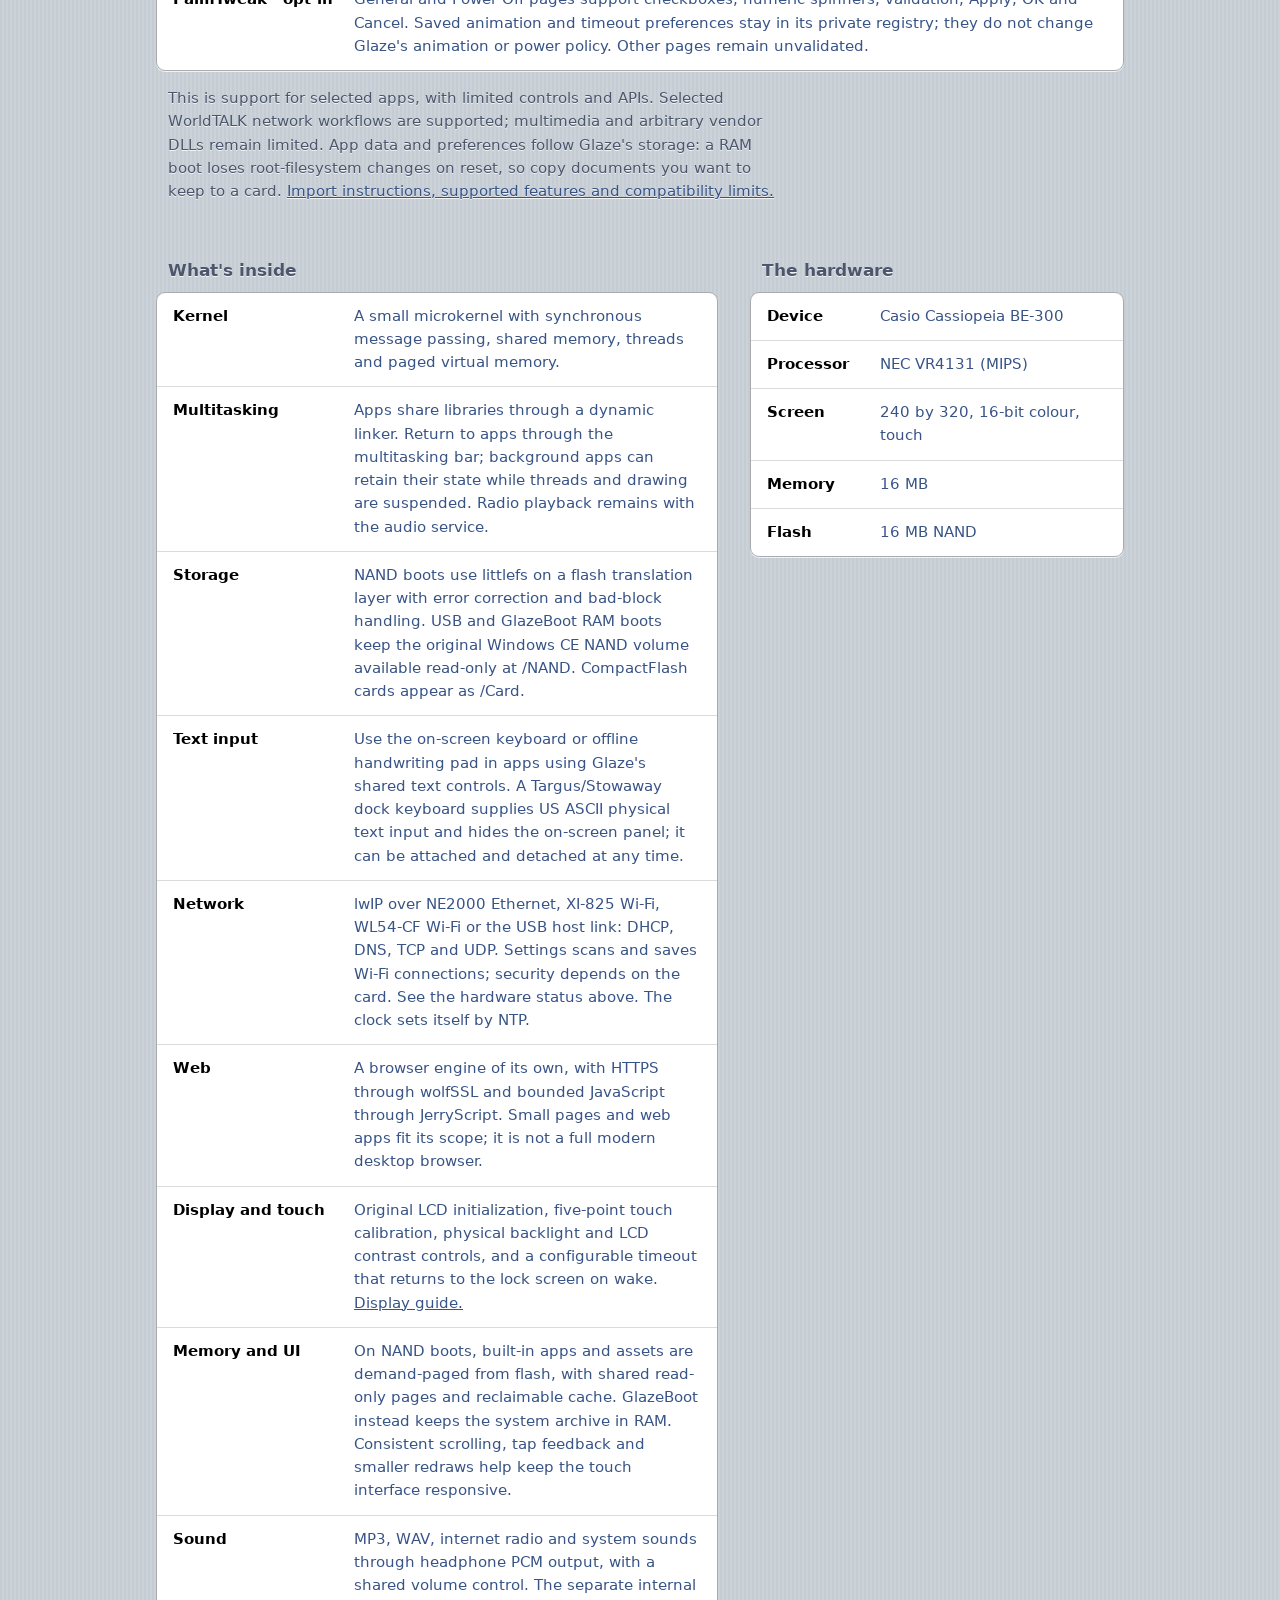
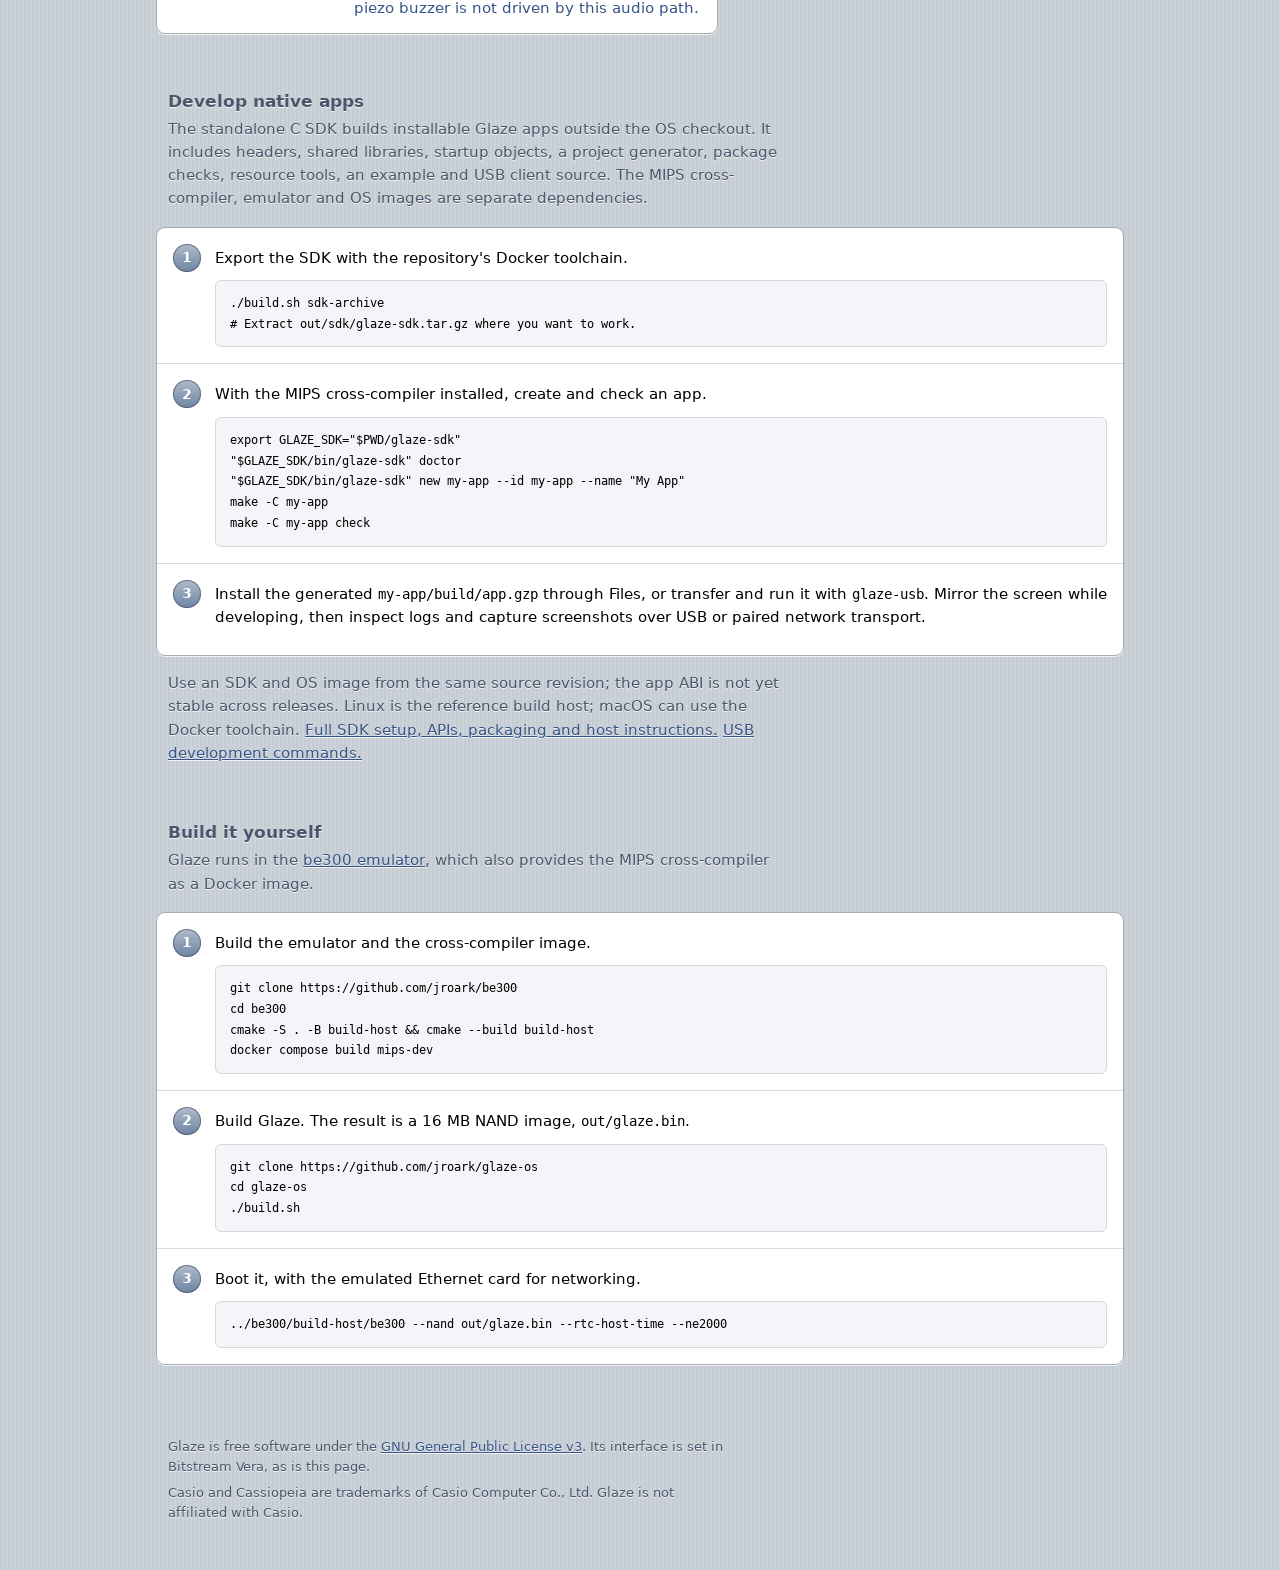
==== commit 9c1bc465: "Add a Glaze vs Windows CE performance page site/performance.html compares boot time, free memory and" ====
--- a/site/index.html
+++ b/site/index.html
@@ -12,7 +12,7 @@
   <meta name="theme-color" content="#6d84a2">
   <link rel="icon" href="favicon.png" type="image/png">
   <link rel="preload" href="fonts/VeraBd.ttf" as="font" type="font/ttf" crossorigin>
-  <link rel="stylesheet" href="style.css?v=20261029">
+  <link rel="stylesheet" href="style.css?v=20261108">
 </head>
 <body>
   <a class="skip" href="#main">Skip to content</a>
@@ -60,6 +60,7 @@
       <a href="#compatibility">Windows CE apps</a>
       <a href="#develop">App SDK</a>
       <a href="#download">Download</a>
+      <a href="performance.html">Glaze vs Windows CE</a>
     </nav>
 
     <section aria-labelledby="latest">
@@ -83,7 +84,7 @@
         <div class="row"><dt>Drivers on demand</dt><dd>Network drivers are loadable MIPS modules. With no network card or active USB network link, Glaze leaves the network drivers and service unloaded. Inserting supported hardware starts the needed driver and service; removing it releases resources. <a href="https://github.com/jroark/glaze-os/blob/main/docs/os/DRIVERS_SERVICES.md">Driver and service lifecycle.</a></dd></div>
         <div class="row"><dt>Native app SDK</dt><dd>A relocatable C SDK includes headers, shared libraries, a project generator, package validation, resource tools and examples. Build apps outside the OS checkout, then install and debug them over USB or the network. <a href="#develop">Get started with the SDK.</a></dd></div>
       </dl>
-      <p class="section-note section-followup">For developers: <a href="https://github.com/jroark/glaze-os/blob/main/docs/os/PERFORMANCE.md">rendering and flash benchmarks</a>, <a href="https://github.com/jroark/glaze-os/blob/main/docs/apps/TASK_MANAGER.md">task monitoring</a>, and <a href="https://github.com/jroark/glaze-os/blob/main/tests/bench.py">boot, launch and memory measurements with tests/bench.py</a>.</p>
+      <p class="section-note section-followup"><a href="performance.html">How Glaze compares with the stock Windows CE</a> in boot time, free memory and app launches. For developers: <a href="https://github.com/jroark/glaze-os/blob/main/docs/os/PERFORMANCE.md">rendering and flash benchmarks</a>, <a href="https://github.com/jroark/glaze-os/blob/main/docs/apps/TASK_MANAGER.md">task monitoring</a>, and <a href="https://github.com/jroark/glaze-os/blob/main/tests/bench.py">boot, launch and memory measurements with tests/bench.py</a>.</p>
     </section>
 
     <section aria-labelledby="apps">
--- a/site/style.css
+++ b/site/style.css
@@ -458,6 +458,91 @@
 }
 code { font-family: "Vera Sans Mono", Menlo, monospace; font-size: 0.9em; }
 
+/* ---- performance (performance.html) --------------------------------------
+ * Two series, Glaze and Windows CE, validated as a categorical pair (light
+ * surface; the site has no dark mode). Bars start at a square baseline and
+ * end in a 4 px rounding, 2 px apart. */
+
+.perf { --glaze: #2a78d6; --wince: #eb6834; }
+.perf-intro h1 {
+  margin: 40px 0 14px;
+  font-size: 38px;
+  line-height: 1.1;
+  letter-spacing: -0.02em;
+  text-shadow: 0 1px 0 var(--emboss);
+}
+.perf-intro .lede { max-width: 62ch; }
+.stats {
+  display: grid;
+  grid-template-columns: repeat(3, minmax(0, 1fr));
+  gap: 16px;
+}
+.stat {
+  padding: 16px 18px;
+  background: var(--cell);
+  border: 1px solid var(--cell-border);
+  border-radius: var(--radius);
+  box-shadow: 0 1px 0 var(--emboss);
+}
+.stat h3 { margin: 0 0 8px; font-size: 14px; color: var(--ink-soft); }
+.stat-value { margin: 0; font-size: 30px; font-weight: 700; line-height: 1.15; }
+.stat-compare { margin: 4px 0 0; color: var(--ink-soft); font-size: 14px; }
+.stat-ratio { margin: 10px 0 0; font-size: 14px; font-weight: 700; color: var(--detail); }
+.legend {
+  display: flex;
+  flex-wrap: wrap;
+  gap: 4px 18px;
+  margin: 0 0 12px;
+  padding: 0;
+  list-style: none;
+  font-size: 13px;
+  color: var(--ink-soft);
+}
+.legend li { display: inline-flex; align-items: center; gap: 6px; }
+.swatch { width: 12px; height: 12px; border-radius: 3px; display: inline-block; }
+.swatch.glaze, .bar.glaze { background: var(--glaze); }
+.swatch.wince, .bar.wince { background: var(--wince); }
+.chart { padding: 16px 18px; }
+.bars { margin: 0; padding: 0; list-style: none; }
+.bars li {
+  display: grid;
+  grid-template-columns: 9.5em minmax(0, 1fr);
+  gap: 12px;
+  align-items: center;
+  padding: 8px 0;
+  border-top: 1px solid #e3e5e8;
+}
+.bars li:first-child { border-top: 0; }
+.bars .name { font-weight: 700; font-size: 14px; }
+.bars .name small { display: block; font-weight: 400; color: var(--ink-soft); font-size: 12px; }
+.pair { display: grid; gap: 2px; }
+.bar-row { display: flex; align-items: center; gap: 8px; min-height: 18px; }
+/* --v is the value's share of the chart's largest; 80% of the row leaves
+ * room for the value beside the longest bar without squeezing it. */
+.bar {
+  flex: none;
+  height: 14px;
+  width: calc(var(--v) * 0.8);
+  min-width: 2px;
+  border-radius: 0 4px 4px 0;
+}
+.bar-row:hover .bar { filter: brightness(0.9); }
+.bar-value { font-size: 13px; color: var(--ink); white-space: nowrap; font-variant-numeric: tabular-nums; }
+.chart-note { margin: 12px 0 0; font-size: 13px; color: var(--ink-soft); }
+details.table-view { margin-top: 12px; font-size: 14px; }
+details.table-view summary { cursor: pointer; color: var(--detail); }
+.data {
+  width: 100%;
+  margin-top: 10px;
+  border-collapse: collapse;
+  font-variant-numeric: tabular-nums;
+}
+.data th, .data td { padding: 6px 8px; border-top: 1px solid #d9dbdf; text-align: right; }
+.data th:first-child, .data td:first-child { text-align: left; }
+.data thead th { border-top: 0; color: var(--ink-soft); font-size: 13px; }
+.method ul, .method p { max-width: 74ch; }
+.method li { margin-bottom: 8px; }
+
 /* ---- footer ------------------------------------------------------------- */
 
 footer {
@@ -477,9 +562,12 @@
   .hero h1 { font-size: 34px; }
   .device { margin: 0 auto; }
   .columns { grid-template-columns: minmax(0, 1fr); }
+  .stats { grid-template-columns: minmax(0, 1fr); }
 }
 @media (max-width: 520px) {
   .row { grid-template-columns: minmax(0, 1fr); gap: 2px; }
   .gallery { grid-template-columns: 240px; justify-content: center; padding-left: 0; }
   .navbar-title { font-size: 18px; }
-}
+  .bars li { grid-template-columns: minmax(0, 1fr); gap: 4px; }
+  .perf-intro h1 { font-size: 30px; }
+}
